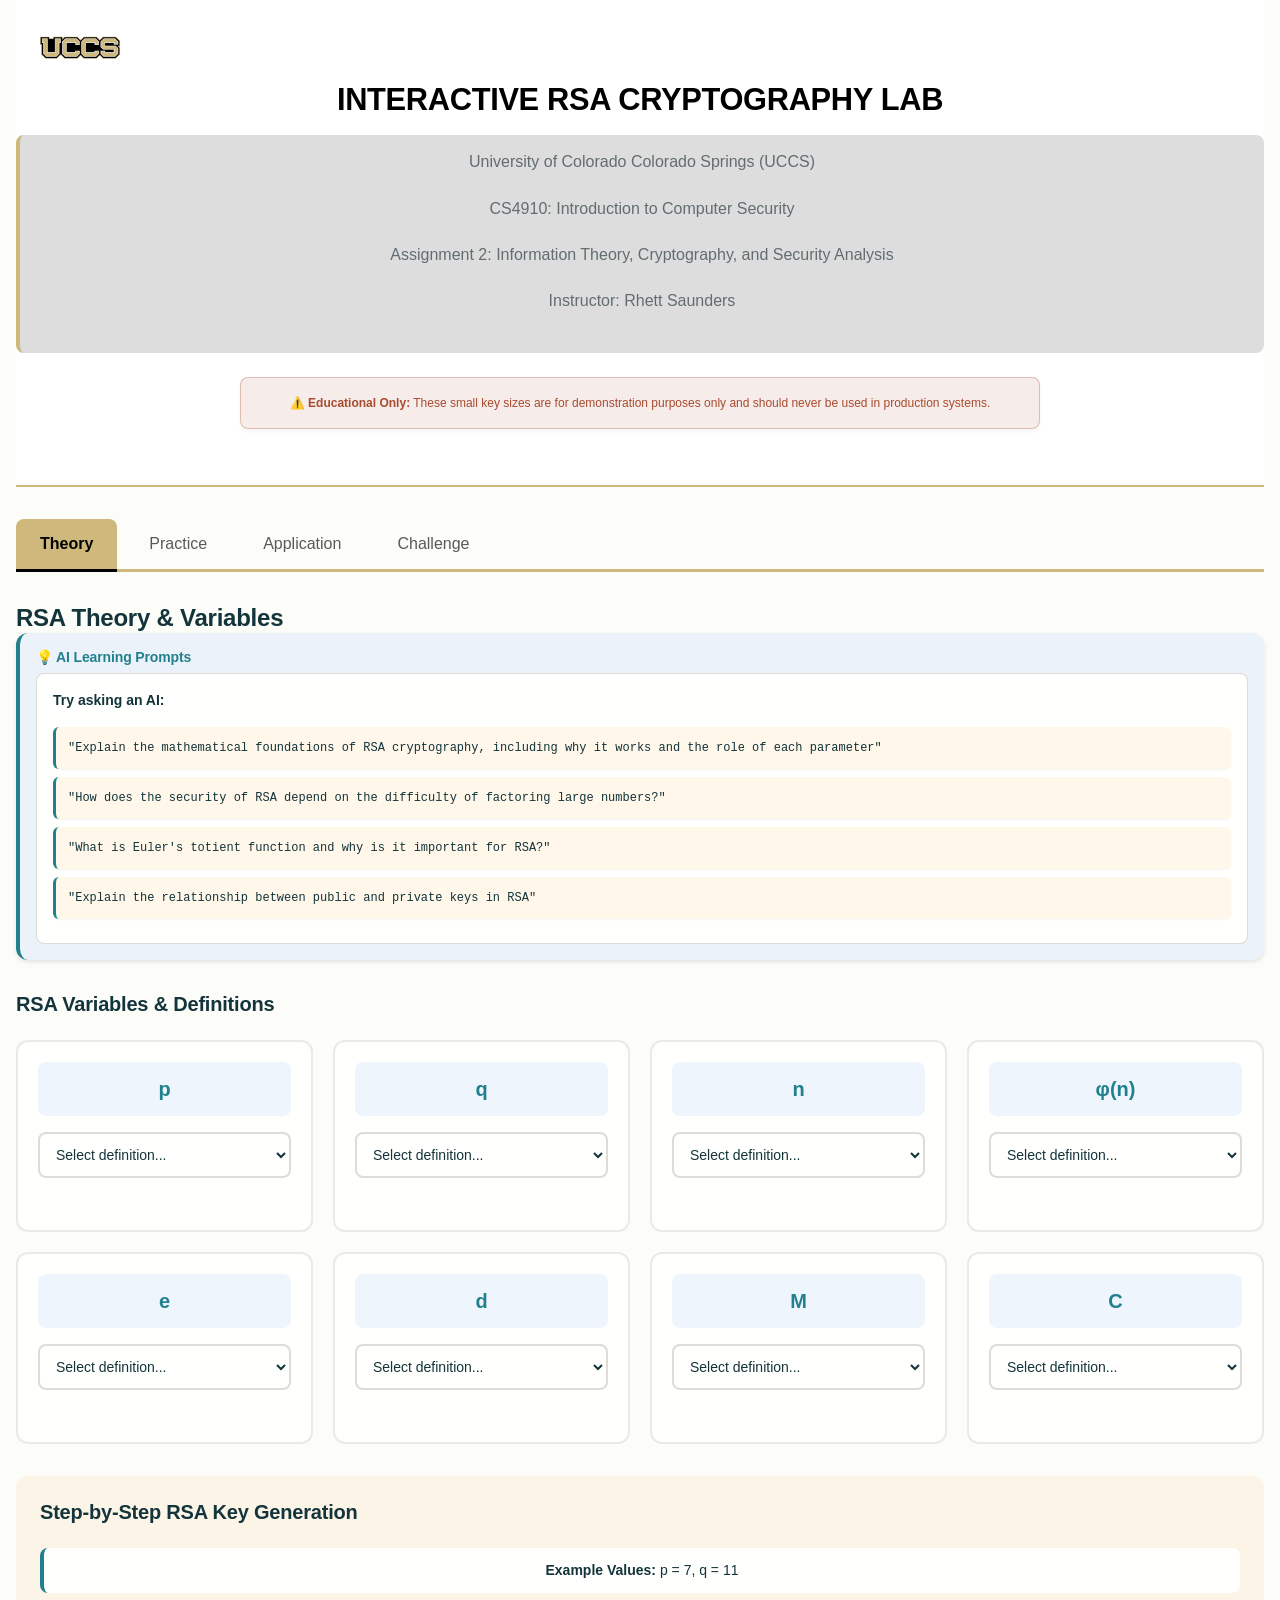
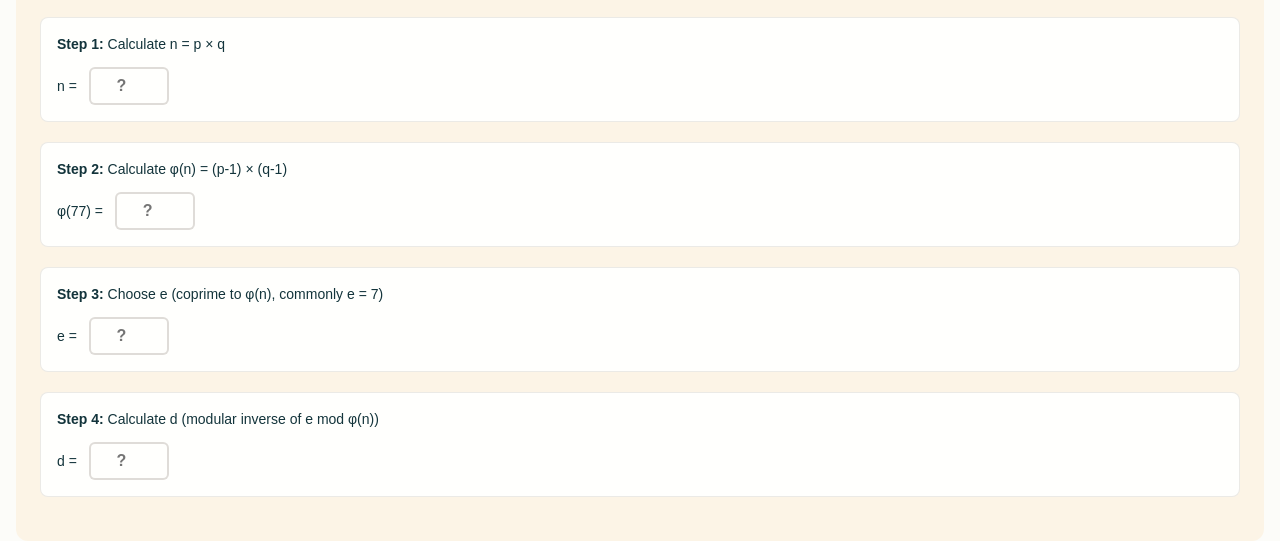
==== assignment1/asymmetric_lab/index.html @ 3a4da0e1 "Rename lab1, lab2, lab3, lab4 to assignment1, assignment2, assignment3, assignment4" ====
<!DOCTYPE html>
<html lang="en">
<head>
    <meta charset="UTF-8">
    <meta name="viewport" content="width=device-width, initial-scale=1.0">
    <title>UCCS - Interactive RSA Cryptography Lab</title>
    <link rel="stylesheet" href="style.css">
</head>
<body>
    <div class="container">
        <header class="lab-header">
            <div class="uccs-branding">
                <img src="uccs-logo.svg" alt="University of Colorado Colorado Springs Logo" class="uccs-logo">
            </div>
            <h1>Interactive RSA Cryptography Lab</h1>
            <div class="course-info">
                <p>University of Colorado Colorado Springs (UCCS)</p>
                <p>CS4910: Introduction to Computer Security</p>
                <p>Assignment 2: Information Theory, Cryptography, and Security Analysis</p>
                <p>Instructor: Rhett Saunders</p>
            </div>
            <div class="security-warning">
                ⚠️ <strong>Educational Only:</strong> These small key sizes are for demonstration purposes only and should never be used in production systems.
            </div>
        </header>

        <!-- Tab Navigation -->
        <nav class="tab-nav">
            <button class="tab-btn active" data-tab="theory">Theory</button>
            <button class="tab-btn" data-tab="practice">Practice</button>
            <button class="tab-btn" data-tab="application">Application</button>
            <button class="tab-btn" data-tab="challenge">Challenge</button>
        </nav>

        <!-- Theory Tab -->
        <div id="theory" class="tab-content active">
            <h2>RSA Theory & Variables</h2>
            
            <div class="ai-prompt-section">
                <h3>💡 AI Learning Prompts</h3>
                <div class="ai-prompt-content">
                    <p><strong>Try asking an AI:</strong></p>
                    <code>"Explain the mathematical foundations of RSA cryptography, including why it works and the role of each parameter"</code>
                    <code>"How does the security of RSA depend on the difficulty of factoring large numbers?"</code>
                    <code>"What is Euler's totient function and why is it important for RSA?"</code>
                    <code>"Explain the relationship between public and private keys in RSA"</code>
                </div>
            </div>

            <div class="theory-section">
                <h3>RSA Variables & Definitions</h3>
                <div class="variables-grid">
                    <div class="variable-card" data-variable="p">
                        <div class="variable-name">p</div>
                        <select class="definition-select" data-correct="First prime number (kept secret)">
                            <option value="">Select definition...</option>
                            <option value="First prime number (kept secret)">First prime number (kept secret)</option>
                            <option value="Public modulus">Public modulus</option>
                            <option value="Encrypted message">Encrypted message</option>
                            <option value="Original message">Original message</option>
                        </select>
                        <div class="feedback"></div>
                    </div>

                    <div class="variable-card" data-variable="q">
                        <div class="variable-name">q</div>
                        <select class="definition-select" data-correct="Second prime number (kept secret)">
                            <option value="">Select definition...</option>
                            <option value="Second prime number (kept secret)">Second prime number (kept secret)</option>
                            <option value="Public encryption exponent">Public encryption exponent</option>
                            <option value="Private decryption exponent">Private decryption exponent</option>
                            <option value="Euler's totient function">Euler's totient function</option>
                        </select>
                        <div class="feedback"></div>
                    </div>

                    <div class="variable-card" data-variable="n">
                        <div class="variable-name">n</div>
                        <select class="definition-select" data-correct="Public modulus (n = p × q)">
                            <option value="">Select definition...</option>
                            <option value="Public modulus (n = p × q)">Public modulus (n = p × q)</option>
                            <option value="First prime number">First prime number</option>
                            <option value="Second prime number">Second prime number</option>
                            <option value="Private key component">Private key component</option>
                        </select>
                        <div class="feedback"></div>
                    </div>

                    <div class="variable-card" data-variable="phi">
                        <div class="variable-name">φ(n)</div>
                        <select class="definition-select" data-correct="Euler's totient function φ(n) = (p-1)(q-1)">
                            <option value="">Select definition...</option>
                            <option value="Euler's totient function φ(n) = (p-1)(q-1)">Euler's totient function φ(n) = (p-1)(q-1)</option>
                            <option value="Public modulus">Public modulus</option>
                            <option value="Encryption exponent">Encryption exponent</option>
                            <option value="Decryption exponent">Decryption exponent</option>
                        </select>
                        <div class="feedback"></div>
                    </div>

                    <div class="variable-card" data-variable="e">
                        <div class="variable-name">e</div>
                        <select class="definition-select" data-correct="Public encryption exponent (coprime to φ(n))">
                            <option value="">Select definition...</option>
                            <option value="Public encryption exponent (coprime to φ(n))">Public encryption exponent (coprime to φ(n))</option>
                            <option value="Private decryption key">Private decryption key</option>
                            <option value="Original message">Original message</option>
                            <option value="Encrypted ciphertext">Encrypted ciphertext</option>
                        </select>
                        <div class="feedback"></div>
                    </div>

                    <div class="variable-card" data-variable="d">
                        <div class="variable-name">d</div>
                        <select class="definition-select" data-correct="Private decryption exponent (modular inverse of e)">
                            <option value="">Select definition...</option>
                            <option value="Private decryption exponent (modular inverse of e)">Private decryption exponent (modular inverse of e)</option>
                            <option value="Public encryption key">Public encryption key</option>
                            <option value="First prime factor">First prime factor</option>
                            <option value="Second prime factor">Second prime factor</option>
                        </select>
                        <div class="feedback"></div>
                    </div>

                    <div class="variable-card" data-variable="M">
                        <div class="variable-name">M</div>
                        <select class="definition-select" data-correct="Original message (plaintext)">
                            <option value="">Select definition...</option>
                            <option value="Original message (plaintext)">Original message (plaintext)</option>
                            <option value="Encrypted message (ciphertext)">Encrypted message (ciphertext)</option>
                            <option value="Modulus value">Modulus value</option>
                            <option value="Mathematical constant">Mathematical constant</option>
                        </select>
                        <div class="feedback"></div>
                    </div>

                    <div class="variable-card" data-variable="C">
                        <div class="variable-name">C</div>
                        <select class="definition-select" data-correct="Encrypted message (ciphertext)">
                            <option value="">Select definition...</option>
                            <option value="Encrypted message (ciphertext)">Encrypted message (ciphertext)</option>
                            <option value="Original message (plaintext)">Original message (plaintext)</option>
                            <option value="Cryptographic constant">Cryptographic constant</option>
                            <option value="Calculation result">Calculation result</option>
                        </select>
                        <div class="feedback"></div>
                    </div>
                </div>

                <div class="key-generation-section">
                    <h3>Step-by-Step RSA Key Generation</h3>
                    <div class="example-values">
                        <strong>Example Values:</strong> p = 7, q = 11
                    </div>
                    
                    <div class="step">
                        <p><strong>Step 1:</strong> Calculate n = p × q</p>
                        <div class="calculation">
                            n = <input type="number" class="fill-blank" data-correct="77" placeholder="?"> 
                            <div class="feedback"></div>
                        </div>
                    </div>

                    <div class="step">
                        <p><strong>Step 2:</strong> Calculate φ(n) = (p-1) × (q-1)</p>
                        <div class="calculation">
                            φ(77) = <input type="number" class="fill-blank" data-correct="60" placeholder="?">
                            <div class="feedback"></div>
                        </div>
                    </div>

                    <div class="step">
                        <p><strong>Step 3:</strong> Choose e (coprime to φ(n), commonly e = 7)</p>
                        <div class="calculation">
                            e = <input type="number" class="fill-blank" data-correct="7" placeholder="?">
                            <div class="feedback"></div>
                        </div>
                    </div>

                    <div class="step">
                        <p><strong>Step 4:</strong> Calculate d (modular inverse of e mod φ(n))</p>
                        <div class="calculation">
                            d = <input type="number" class="fill-blank" data-correct="43" placeholder="?">
                            <div class="feedback"></div>
                        </div>
                    </div>
                </div>
            </div>
        </div>

        <!-- Practice Tab -->
        <div id="practice" class="tab-content">
            <h2>Modular Arithmetic Practice</h2>
            
            <div class="ai-prompt-section">
                <h3>💡 AI Learning Prompts</h3>
                <div class="ai-prompt-content">
                    <p><strong>Try asking an AI:</strong></p>
                    <code>"Help me practice modular arithmetic operations needed for RSA implementation"</code>
                    <code>"Explain modular exponentiation and how to calculate it efficiently"</code>
                    <code>"What is the Extended Euclidean Algorithm and how is it used in RSA?"</code>
                    <code>"Give me step-by-step examples of calculating modular inverses"</code>
                </div>
            </div>

            <div class="progress-section">
                <div class="progress-bar">
                    <div class="progress-fill" style="width: 0%"></div>
                </div>
                <span class="progress-text">0/5 Problems Completed</span>
            </div>

            <div class="practice-problems">
                <div class="problem-card">
                    <h4>Problem 1: Modular Multiplication</h4>
                    <p>Calculate: 23 × 19 mod 13</p>
                    <input type="number" class="answer-input" data-correct="8" data-hint="First multiply 23 × 19 = 437, then find 437 mod 13">
                    <div class="problem-feedback"></div>
                    <button class="show-steps btn btn--outline">Show Steps</button>
                    <div class="steps-content hidden">
                        <p>Step 1: 23 × 19 = 437</p>
                        <p>Step 2: 437 ÷ 13 = 33 remainder 8</p>
                        <p>Step 3: Therefore, 437 mod 13 = 8</p>
                    </div>
                </div>

                <div class="problem-card">
                    <h4>Problem 2: Greatest Common Divisor</h4>
                    <p>Find GCD(48, 18) using Euclidean algorithm</p>
                    <input type="number" class="answer-input" data-correct="6" data-hint="Use repeated division: 48 = 18×2 + 12, then 18 = 12×1 + 6, then 12 = 6×2 + 0">
                    <div class="problem-feedback"></div>
                    <button class="show-steps btn btn--outline">Show Steps</button>
                    <div class="steps-content hidden">
                        <p>Step 1: 48 = 18 × 2 + 12</p>
                        <p>Step 2: 18 = 12 × 1 + 6</p>
                        <p>Step 3: 12 = 6 × 2 + 0</p>
                        <p>Therefore, GCD(48, 18) = 6</p>
                    </div>
                </div>

                <div class="problem-card">
                    <h4>Problem 3: Modular Inverse</h4>
                    <p>Find the modular inverse of 7 mod 26</p>
                    <input type="number" class="answer-input" data-correct="15" data-hint="Use extended Euclidean algorithm to find x where 7x ≡ 1 (mod 26)">
                    <div class="problem-feedback"></div>
                    <button class="show-steps btn btn--outline">Show Steps</button>
                    <div class="steps-content hidden">
                        <p>Using Extended Euclidean Algorithm:</p>
                        <p>7 × 15 = 105</p>
                        <p>105 mod 26 = 1</p>
                        <p>Therefore, 7⁻¹ ≡ 15 (mod 26)</p>
                    </div>
                </div>

                <div class="problem-card">
                    <h4>Problem 4: Modular Exponentiation</h4>
                    <p>Calculate: 3⁵ mod 7</p>
                    <input type="number" class="answer-input" data-correct="5" data-hint="3^5 = 243, then find 243 mod 7">
                    <div class="problem-feedback"></div>
                    <button class="show-steps btn btn--outline">Show Steps</button>
                    <div class="steps-content hidden">
                        <p>Step 1: 3⁵ = 243</p>
                        <p>Step 2: 243 ÷ 7 = 34 remainder 5</p>
                        <p>Step 3: Therefore, 3⁵ mod 7 = 5</p>
                    </div>
                </div>

                <div class="problem-card">
                    <h4>Problem 5: Combined Operations</h4>
                    <p>Calculate: (15 + 28) × 7 mod 11</p>
                    <input type="number" class="answer-input" data-correct="4" data-hint="First: 15 + 28 = 43, then 43 × 7 = 301, finally 301 mod 11">
                    <div class="problem-feedback"></div>
                    <button class="show-steps btn btn--outline">Show Steps</button>
                    <div class="steps-content hidden">
                        <p>Step 1: 15 + 28 = 43</p>
                        <p>Step 2: 43 × 7 = 301</p>
                        <p>Step 3: 301 ÷ 11 = 27 remainder 4</p>
                        <p>Therefore, (15 + 28) × 7 mod 11 = 4</p>
                    </div>
                </div>
            </div>
        </div>

        <!-- Application Tab -->
        <div id="application" class="tab-content">
            <h2>RSA Message Encryption</h2>
            
            <div class="ai-prompt-section">
                <h3>💡 AI Learning Prompts</h3>
                <div class="ai-prompt-content">
                    <p><strong>Try asking an AI:</strong></p>
                    <code>"Walk me through encrypting a message using RSA step by step"</code>
                    <code>"How do we convert text messages to numbers for RSA encryption?"</code>
                    <code>"What are the practical limitations of RSA when encrypting long messages?"</code>
                    <code>"How is RSA typically used in real-world applications like HTTPS?"</code>
                </div>
            </div>

            <div class="encryption-section">
                <div class="message-input-section">
                    <h3>Enter Your Message</h3>
                    <input type="text" id="plaintext-input" class="form-control" placeholder="Enter your message (A-Z only)" maxlength="10">
                    <button id="convert-message" class="btn btn--primary">Convert to Numbers</button>
                </div>

                <div id="ascii-conversion" class="conversion-display hidden">
                    <h3>Letter-to-Number Conversion</h3>
                    <div class="conversion-table">
                        <div class="conversion-row">
                            <span class="label">Letters:</span>
                            <span id="letters-display"></span>
                        </div>
                        <div class="conversion-row">
                            <span class="label">Numbers:</span>
                            <span id="numbers-display"></span>
                        </div>
                    </div>
                </div>

                <div id="encryption-steps" class="encryption-steps hidden">
                    <h3>Step-by-Step Encryption (e=7, n=77)</h3>
                    <p>For each number M, calculate C = M⁷ mod 77</p>
                    <div id="encryption-calculations"></div>
                </div>

                <div id="final-ciphertext" class="final-result hidden">
                    <h3>Final Encrypted Message</h3>
                    <div class="ciphertext-display"></div>
                </div>
            </div>
        </div>

        <!-- Challenge Tab -->
        <div id="challenge" class="tab-content cia-theme">
            <div class="cia-header">
                <h2>🕵️ CIA Decryption Room</h2>
                <p class="mission-brief">CLASSIFIED MISSION: Decrypt the intercepted RSA-encrypted message</p>
            </div>
            
            <div class="ai-prompt-section">
                <h3>💡 AI Learning Prompts</h3>
                <div class="ai-prompt-content">
                    <p><strong>Try asking an AI:</strong></p>
                    <code>"What are the main cryptanalytic attacks against RSA and how do they work?"</code>
                    <code>"How does the RSA decryption process work mathematically?"</code>
                    <code>"What security considerations should be taken when implementing RSA?"</code>
                    <code>"How does quantum computing threaten RSA encryption?"</code>
                    <code>"What are post-quantum cryptography alternatives to RSA?"</code>
                </div>
            </div>

            <div class="decryption-parameters">
                <h3>🔐 Decryption Parameters</h3>
                <div class="parameters-grid">
                    <div class="param">n = 77</div>
                    <div class="param">d = 43</div>
                </div>
            </div>

            <div class="letter-conversion-table">
                <h3>🔤 Letter-Number Conversion</h3>
                <div class="conversion-grid">
                    <div>A=1 B=2 C=3 D=4 E=5 F=6 G=7 H=8 I=9 J=10 K=11 L=12 M=13</div>
                    <div>N=14 O=15 P=16 Q=17 R=18 S=19 T=20 U=21 V=22 W=23 X=24 Y=25 Z=26</div>
                </div>
            </div>

            <div class="encrypted-message">
                <h3>📡 Intercepted Message</h3>
                <div class="decryption-grid">
                    <div class="decrypt-item">
                        <div class="encrypted-value">42</div>
                        <input type="number" class="decrypt-input" data-correct="14" data-letter="N">
                        <div class="decrypt-feedback"></div>
                        <div class="revealed-letter hidden">N</div>
                    </div>
                    
                    <div class="decrypt-item">
                        <div class="encrypted-value">47</div>
                        <input type="number" class="decrypt-input" data-correct="5" data-letter="E">
                        <div class="decrypt-feedback"></div>
                        <div class="revealed-letter hidden">E</div>
                    </div>
                    
                    <div class="decrypt-item">
                        <div class="encrypted-value">22</div>
                        <input type="number" class="decrypt-input" data-correct="22" data-letter="V">
                        <div class="decrypt-feedback"></div>
                        <div class="revealed-letter hidden">V</div>
                    </div>
                    
                    <div class="decrypt-item">
                        <div class="encrypted-value">47</div>
                        <input type="number" class="decrypt-input" data-correct="5" data-letter="E">
                        <div class="decrypt-feedback"></div>
                        <div class="revealed-letter hidden">E</div>
                    </div>
                    
                    <div class="decrypt-item">
                        <div class="encrypted-value">39</div>
                        <input type="number" class="decrypt-input" data-correct="18" data-letter="R">
                        <div class="decrypt-feedback"></div>
                        <div class="revealed-letter hidden">R</div>
                    </div>
                    
                    <div class="space-indicator">&nbsp;</div>
                    
                    <div class="decrypt-item">
                        <div class="encrypted-value">28</div>
                        <input type="number" class="decrypt-input" data-correct="7" data-letter="G">
                        <div class="decrypt-feedback"></div>
                        <div class="revealed-letter hidden">G</div>
                    </div>
                    
                    <div class="decrypt-item">
                        <div class="encrypted-value">37</div>
                        <input type="number" class="decrypt-input" data-correct="9" data-letter="I">
                        <div class="decrypt-feedback"></div>
                        <div class="revealed-letter hidden">I</div>
                    </div>
                    
                    <div class="decrypt-item">
                        <div class="encrypted-value">22</div>
                        <input type="number" class="decrypt-input" data-correct="22" data-letter="V">
                        <div class="decrypt-feedback"></div>
                        <div class="revealed-letter hidden">V</div>
                    </div>
                    
                    <div class="decrypt-item">
                        <div class="encrypted-value">47</div>
                        <input type="number" class="decrypt-input" data-correct="5" data-letter="E">
                        <div class="decrypt-feedback"></div>
                        <div class="revealed-letter hidden">E</div>
                    </div>
                    
                    <div class="space-indicator">&nbsp;</div>
                    
                    <div class="decrypt-item">
                        <div class="encrypted-value">21</div>
                        <input type="number" class="decrypt-input" data-correct="21" data-letter="U">
                        <div class="decrypt-feedback"></div>
                        <div class="revealed-letter hidden">U</div>
                    </div>
                    
                    <div class="decrypt-item">
                        <div class="encrypted-value">58</div>
                        <input type="number" class="decrypt-input" data-correct="16" data-letter="P">
                        <div class="decrypt-feedback"></div>
                        <div class="revealed-letter hidden">P</div>
                    </div>
                </div>
            </div>

            <div class="mission-status">
                <div class="progress-bar">
                    <div class="progress-fill" style="width: 0%"></div>
                </div>
                <div class="status-text">Mission Progress: 0/11 Numbers Decrypted</div>
            </div>

            <div id="mission-complete" class="mission-complete hidden">
                <div class="final-message">
                    <h2>🎉 MISSION ACCOMPLISHED! 🎉</h2>
                    <div class="decrypted-message">NEVER GIVE UP</div>
                    <p class="congratulations">Excellent work, Agent! You have successfully decrypted the classified message.</p>
                </div>
            </div>
        </div>
    </div>

    <script src="app.js"></script>
</body>
</html>
---- assignment1/asymmetric_lab/style.css ----
:root {
  /* UCCS Brand Colors */
  --uccs-gold: rgba(207, 184, 124, 1);
  --uccs-black: rgba(0, 0, 0, 1);
  --uccs-dark-gold: rgba(177, 154, 94, 1);
  --uccs-light-gold: rgba(237, 214, 154, 1);
  --uccs-dark-gray: rgba(88, 89, 91, 1);
  --uccs-light-gray: rgba(221, 221, 221, 1);
  
  /* Primitive Color Tokens */
  --color-white: rgba(255, 255, 255, 1);
  --color-black: rgba(0, 0, 0, 1);
  --color-cream-50: rgba(252, 252, 249, 1);
  --color-cream-100: rgba(255, 255, 253, 1);
  --color-gray-200: rgba(245, 245, 245, 1);
  --color-gray-300: rgba(167, 169, 169, 1);
  --color-gray-400: rgba(119, 124, 124, 1);
  --color-slate-500: rgba(98, 108, 113, 1);
  --color-brown-600: rgba(94, 82, 64, 1);
  --color-charcoal-700: rgba(31, 33, 33, 1);
  --color-charcoal-800: rgba(38, 40, 40, 1);
  --color-slate-900: rgba(19, 52, 59, 1);
  --color-teal-300: rgba(50, 184, 198, 1);
  --color-teal-400: rgba(45, 166, 178, 1);
  --color-teal-500: rgba(33, 128, 141, 1);
  --color-teal-600: rgba(29, 116, 128, 1);
  --color-teal-700: rgba(26, 104, 115, 1);
  --color-teal-800: rgba(41, 150, 161, 1);
  --color-red-400: rgba(255, 84, 89, 1);
  --color-red-500: rgba(192, 21, 47, 1);
  --color-orange-400: rgba(230, 129, 97, 1);
  --color-orange-500: rgba(168, 75, 47, 1);

  /* RGB versions for opacity control */
  --color-brown-600-rgb: 94, 82, 64;
  --color-teal-500-rgb: 33, 128, 141;
  --color-slate-900-rgb: 19, 52, 59;
  --color-slate-500-rgb: 98, 108, 113;
  --color-red-500-rgb: 192, 21, 47;
  --color-red-400-rgb: 255, 84, 89;
  --color-orange-500-rgb: 168, 75, 47;
  --color-orange-400-rgb: 230, 129, 97;

  /* Background color tokens (Light Mode) */
  --color-bg-1: rgba(59, 130, 246, 0.08); /* Light blue */
  --color-bg-2: rgba(245, 158, 11, 0.08); /* Light yellow */
  --color-bg-3: rgba(34, 197, 94, 0.08); /* Light green */
  --color-bg-4: rgba(239, 68, 68, 0.08); /* Light red */
  --color-bg-5: rgba(147, 51, 234, 0.08); /* Light purple */
  --color-bg-6: rgba(249, 115, 22, 0.08); /* Light orange */
  --color-bg-7: rgba(236, 72, 153, 0.08); /* Light pink */
  --color-bg-8: rgba(6, 182, 212, 0.08); /* Light cyan */

  /* Semantic Color Tokens (Light Mode) */
  --color-background: var(--color-cream-50);
  --color-surface: var(--color-cream-100);
  --color-text: var(--color-slate-900);
  --color-text-secondary: var(--color-slate-500);
  --color-primary: var(--color-teal-500);
  --color-primary-hover: var(--color-teal-600);
  --color-primary-active: var(--color-teal-700);
  --color-secondary: rgba(var(--color-brown-600-rgb), 0.12);
  --color-secondary-hover: rgba(var(--color-brown-600-rgb), 0.2);
  --color-secondary-active: rgba(var(--color-brown-600-rgb), 0.25);
  --color-border: rgba(var(--color-brown-600-rgb), 0.2);
  --color-btn-primary-text: var(--color-cream-50);
  --color-card-border: rgba(var(--color-brown-600-rgb), 0.12);
  --color-card-border-inner: rgba(var(--color-brown-600-rgb), 0.12);
  --color-error: var(--color-red-500);
  --color-success: var(--color-teal-500);
  --color-warning: var(--color-orange-500);
  --color-info: var(--color-slate-500);
  --color-focus-ring: rgba(var(--color-teal-500-rgb), 0.4);
  --color-select-caret: rgba(var(--color-slate-900-rgb), 0.8);

  /* Common style patterns */
  --focus-ring: 0 0 0 3px var(--color-focus-ring);
  --focus-outline: 2px solid var(--color-primary);
  --status-bg-opacity: 0.15;
  --status-border-opacity: 0.25;
  --select-caret-light: url("data:image/svg+xml,%3Csvg xmlns='http://www.w3.org/2000/svg' width='16' height='16' viewBox='0 0 24 24' fill='none' stroke='%23134252' stroke-width='2' stroke-linecap='round' stroke-linejoin='round'%3E%3Cpolyline points='6 9 12 15 18 9'%3E%3C/polyline%3E%3C/svg%3E");
  --select-caret-dark: url("data:image/svg+xml,%3Csvg xmlns='http://www.w3.org/2000/svg' width='16' height='16' viewBox='0 0 24 24' fill='none' stroke='%23f5f5f5' stroke-width='2' stroke-linecap='round' stroke-linejoin='round'%3E%3Cpolyline points='6 9 12 15 18 9'%3E%3C/polyline%3E%3C/svg%3E");

  /* RGB versions for opacity control */
  --color-success-rgb: 33, 128, 141;
  --color-error-rgb: 192, 21, 47;
  --color-warning-rgb: 168, 75, 47;
  --color-info-rgb: 98, 108, 113;

  /* Typography */
  --font-family-base: "FKGroteskNeue", "Geist", "Inter", -apple-system,
    BlinkMacSystemFont, "Segoe UI", Roboto, sans-serif;
  --font-family-mono: "Berkeley Mono", ui-monospace, SFMono-Regular, Menlo,
    Monaco, Consolas, monospace;
  --font-size-xs: 11px;
  --font-size-sm: 12px;
  --font-size-base: 14px;
  --font-size-md: 14px;
  --font-size-lg: 16px;
  --font-size-xl: 18px;
  --font-size-2xl: 20px;
  --font-size-3xl: 24px;
  --font-size-4xl: 30px;
  --font-weight-normal: 400;
  --font-weight-medium: 500;
  --font-weight-semibold: 550;
  --font-weight-bold: 600;
  --line-height-tight: 1.2;
  --line-height-normal: 1.5;
  --letter-spacing-tight: -0.01em;

  /* Spacing */
  --space-0: 0;
  --space-1: 1px;
  --space-2: 2px;
  --space-4: 4px;
  --space-6: 6px;
  --space-8: 8px;
  --space-10: 10px;
  --space-12: 12px;
  --space-16: 16px;
  --space-20: 20px;
  --space-24: 24px;
  --space-32: 32px;

  /* Border Radius */
  --radius-sm: 6px;
  --radius-base: 8px;
  --radius-md: 10px;
  --radius-lg: 12px;
  --radius-full: 9999px;

  /* Shadows */
  --shadow-xs: 0 1px 2px rgba(0, 0, 0, 0.02);
  --shadow-sm: 0 1px 3px rgba(0, 0, 0, 0.04), 0 1px 2px rgba(0, 0, 0, 0.02);
  --shadow-md: 0 4px 6px -1px rgba(0, 0, 0, 0.04),
    0 2px 4px -1px rgba(0, 0, 0, 0.02);
  --shadow-lg: 0 10px 15px -3px rgba(0, 0, 0, 0.04),
    0 4px 6px -2px rgba(0, 0, 0, 0.02);
  --shadow-inset-sm: inset 0 1px 0 rgba(255, 255, 255, 0.15),
    inset 0 -1px 0 rgba(0, 0, 0, 0.03);

  /* Animation */
  --duration-fast: 150ms;
  --duration-normal: 250ms;
  --ease-standard: cubic-bezier(0.16, 1, 0.3, 1);

  /* Layout */
  --container-sm: 640px;
  --container-md: 768px;
  --container-lg: 1024px;
  --container-xl: 1280px;
}

/* Dark mode colors */
@media (prefers-color-scheme: dark) {
  :root {
    /* RGB versions for opacity control (Dark Mode) */
    --color-gray-400-rgb: 119, 124, 124;
    --color-teal-300-rgb: 50, 184, 198;
    --color-gray-300-rgb: 167, 169, 169;
    --color-gray-200-rgb: 245, 245, 245;

    /* Background color tokens (Dark Mode) */
    --color-bg-1: rgba(29, 78, 216, 0.15); /* Dark blue */
    --color-bg-2: rgba(180, 83, 9, 0.15); /* Dark yellow */
    --color-bg-3: rgba(21, 128, 61, 0.15); /* Dark green */
    --color-bg-4: rgba(185, 28, 28, 0.15); /* Dark red */
    --color-bg-5: rgba(107, 33, 168, 0.15); /* Dark purple */
    --color-bg-6: rgba(194, 65, 12, 0.15); /* Dark orange */
    --color-bg-7: rgba(190, 24, 93, 0.15); /* Dark pink */
    --color-bg-8: rgba(8, 145, 178, 0.15); /* Dark cyan */
    
    /* Semantic Color Tokens (Dark Mode) */
    --color-background: var(--color-charcoal-700);
    --color-surface: var(--color-charcoal-800);
    --color-text: var(--color-gray-200);
    --color-text-secondary: rgba(var(--color-gray-300-rgb), 0.7);
    --color-primary: var(--color-teal-300);
    --color-primary-hover: var(--color-teal-400);
    --color-primary-active: var(--color-teal-800);
    --color-secondary: rgba(var(--color-gray-400-rgb), 0.15);
    --color-secondary-hover: rgba(var(--color-gray-400-rgb), 0.25);
    --color-secondary-active: rgba(var(--color-gray-400-rgb), 0.3);
    --color-border: rgba(var(--color-gray-400-rgb), 0.3);
    --color-error: var(--color-red-400);
    --color-success: var(--color-teal-300);
    --color-warning: var(--color-orange-400);
    --color-info: var(--color-gray-300);
    --color-focus-ring: rgba(var(--color-teal-300-rgb), 0.4);
    --color-btn-primary-text: var(--color-slate-900);
    --color-card-border: rgba(var(--color-gray-400-rgb), 0.2);
    --color-card-border-inner: rgba(var(--color-gray-400-rgb), 0.15);
    --shadow-inset-sm: inset 0 1px 0 rgba(255, 255, 255, 0.1),
      inset 0 -1px 0 rgba(0, 0, 0, 0.15);
    --button-border-secondary: rgba(var(--color-gray-400-rgb), 0.2);
    --color-border-secondary: rgba(var(--color-gray-400-rgb), 0.2);
    --color-select-caret: rgba(var(--color-gray-200-rgb), 0.8);

    /* Common style patterns - updated for dark mode */
    --focus-ring: 0 0 0 3px var(--color-focus-ring);
    --focus-outline: 2px solid var(--color-primary);
    --status-bg-opacity: 0.15;
    --status-border-opacity: 0.25;
    --select-caret-light: url("data:image/svg+xml,%3Csvg xmlns='http://www.w3.org/2000/svg' width='16' height='16' viewBox='0 0 24 24' fill='none' stroke='%23134252' stroke-width='2' stroke-linecap='round' stroke-linejoin='round'%3E%3Cpolyline points='6 9 12 15 18 9'%3E%3C/polyline%3E%3C/svg%3E");
    --select-caret-dark: url("data:image/svg+xml,%3Csvg xmlns='http://www.w3.org/2000/svg' width='16' height='16' viewBox='0 0 24 24' fill='none' stroke='%23f5f5f5' stroke-width='2' stroke-linecap='round' stroke-linejoin='round'%3E%3Cpolyline points='6 9 12 15 18 9'%3E%3C/polyline%3E%3C/svg%3E");

    /* RGB versions for dark mode */
    --color-success-rgb: var(--color-teal-300-rgb);
    --color-error-rgb: var(--color-red-400-rgb);
    --color-warning-rgb: var(--color-orange-400-rgb);
    --color-info-rgb: var(--color-gray-300-rgb);
  }
}

/* Data attribute for manual theme switching */
[data-color-scheme="dark"] {
  /* RGB versions for opacity control (dark mode) */
  --color-gray-400-rgb: 119, 124, 124;
  --color-teal-300-rgb: 50, 184, 198;
  --color-gray-300-rgb: 167, 169, 169;
  --color-gray-200-rgb: 245, 245, 245;

  /* Colorful background palette - Dark Mode */
  --color-bg-1: rgba(29, 78, 216, 0.15); /* Dark blue */
  --color-bg-2: rgba(180, 83, 9, 0.15); /* Dark yellow */
  --color-bg-3: rgba(21, 128, 61, 0.15); /* Dark green */
  --color-bg-4: rgba(185, 28, 28, 0.15); /* Dark red */
  --color-bg-5: rgba(107, 33, 168, 0.15); /* Dark purple */
  --color-bg-6: rgba(194, 65, 12, 0.15); /* Dark orange */
  --color-bg-7: rgba(190, 24, 93, 0.15); /* Dark pink */
  --color-bg-8: rgba(8, 145, 178, 0.15); /* Dark cyan */
  
  /* Semantic Color Tokens (Dark Mode) */
  --color-background: var(--color-charcoal-700);
  --color-surface: var(--color-charcoal-800);
  --color-text: var(--color-gray-200);
  --color-text-secondary: rgba(var(--color-gray-300-rgb), 0.7);
  --color-primary: var(--color-teal-300);
  --color-primary-hover: var(--color-teal-400);
  --color-primary-active: var(--color-teal-800);
  --color-secondary: rgba(var(--color-gray-400-rgb), 0.15);
  --color-secondary-hover: rgba(var(--color-gray-400-rgb), 0.25);
  --color-secondary-active: rgba(var(--color-gray-400-rgb), 0.3);
  --color-border: rgba(var(--color-gray-400-rgb), 0.3);
  --color-error: var(--color-red-400);
  --color-success: var(--color-teal-300);
  --color-warning: var(--color-orange-400);
  --color-info: var(--color-gray-300);
  --color-focus-ring: rgba(var(--color-teal-300-rgb), 0.4);
  --color-btn-primary-text: var(--color-slate-900);
  --color-card-border: rgba(var(--color-gray-400-rgb), 0.15);
  --color-card-border-inner: rgba(var(--color-gray-400-rgb), 0.15);
  --shadow-inset-sm: inset 0 1px 0 rgba(255, 255, 255, 0.1),
    inset 0 -1px 0 rgba(0, 0, 0, 0.15);
  --color-border-secondary: rgba(var(--color-gray-400-rgb), 0.2);
  --color-select-caret: rgba(var(--color-gray-200-rgb), 0.8);

  /* Common style patterns - updated for dark mode */
  --focus-ring: 0 0 0 3px var(--color-focus-ring);
  --focus-outline: 2px solid var(--color-primary);
  --status-bg-opacity: 0.15;
  --status-border-opacity: 0.25;
  --select-caret-light: url("data:image/svg+xml,%3Csvg xmlns='http://www.w3.org/2000/svg' width='16' height='16' viewBox='0 0 24 24' fill='none' stroke='%23134252' stroke-width='2' stroke-linecap='round' stroke-linejoin='round'%3E%3Cpolyline points='6 9 12 15 18 9'%3E%3C/polyline%3E%3C/svg%3E");
  --select-caret-dark: url("data:image/svg+xml,%3Csvg xmlns='http://www.w3.org/2000/svg' width='16' height='16' viewBox='0 0 24 24' fill='none' stroke='%23f5f5f5' stroke-width='2' stroke-linecap='round' stroke-linejoin='round'%3E%3Cpolyline points='6 9 12 15 18 9'%3E%3C/polyline%3E%3C/svg%3E");

  /* RGB versions for dark mode */
  --color-success-rgb: var(--color-teal-300-rgb);
  --color-error-rgb: var(--color-red-400-rgb);
  --color-warning-rgb: var(--color-orange-400-rgb);
  --color-info-rgb: var(--color-gray-300-rgb);
}

[data-color-scheme="light"] {
  /* RGB versions for opacity control (light mode) */
  --color-brown-600-rgb: 94, 82, 64;
  --color-teal-500-rgb: 33, 128, 141;
  --color-slate-900-rgb: 19, 52, 59;
  
  /* Semantic Color Tokens (Light Mode) */
  --color-background: var(--color-cream-50);
  --color-surface: var(--color-cream-100);
  --color-text: var(--color-slate-900);
  --color-text-secondary: var(--color-slate-500);
  --color-primary: var(--color-teal-500);
  --color-primary-hover: var(--color-teal-600);
  --color-primary-active: var(--color-teal-700);
  --color-secondary: rgba(var(--color-brown-600-rgb), 0.12);
  --color-secondary-hover: rgba(var(--color-brown-600-rgb), 0.2);
  --color-secondary-active: rgba(var(--color-brown-600-rgb), 0.25);
  --color-border: rgba(var(--color-brown-600-rgb), 0.2);
  --color-btn-primary-text: var(--color-cream-50);
  --color-card-border: rgba(var(--color-brown-600-rgb), 0.12);
  --color-card-border-inner: rgba(var(--color-brown-600-rgb), 0.12);
  --color-error: var(--color-red-500);
  --color-success: var(--color-teal-500);
  --color-warning: var(--color-orange-500);
  --color-info: var(--color-slate-500);
  --color-focus-ring: rgba(var(--color-teal-500-rgb), 0.4);

  /* RGB versions for light mode */
  --color-success-rgb: var(--color-teal-500-rgb);
  --color-error-rgb: var(--color-red-500-rgb);
  --color-warning-rgb: var(--color-orange-500-rgb);
  --color-info-rgb: var(--color-slate-500-rgb);
}

/* Base styles */
html {
  font-size: var(--font-size-base);
  font-family: var(--font-family-base);
  line-height: var(--line-height-normal);
  color: var(--color-text);
  background-color: var(--color-background);
  -webkit-font-smoothing: antialiased;
  box-sizing: border-box;
}

body {
  margin: 0;
  padding: 0;
}

*,
*::before,
*::after {
  box-sizing: inherit;
}

/* Typography */
h1,
h2,
h3,
h4,
h5,
h6 {
  margin: 0;
  font-weight: var(--font-weight-semibold);
  line-height: var(--line-height-tight);
  color: var(--color-text);
  letter-spacing: var(--letter-spacing-tight);
}

h1 {
  font-size: var(--font-size-4xl);
}
h2 {
  font-size: var(--font-size-3xl);
}
h3 {
  font-size: var(--font-size-2xl);
}
h4 {
  font-size: var(--font-size-xl);
}
h5 {
  font-size: var(--font-size-lg);
}
h6 {
  font-size: var(--font-size-md);
}

p {
  margin: 0 0 var(--space-16) 0;
}

a {
  color: var(--color-primary);
  text-decoration: none;
  transition: color var(--duration-fast) var(--ease-standard);
}

a:hover {
  color: var(--color-primary-hover);
}

code,
pre {
  font-family: var(--font-family-mono);
  font-size: calc(var(--font-size-base) * 0.95);
  background-color: var(--color-secondary);
  border-radius: var(--radius-sm);
}

code {
  padding: var(--space-1) var(--space-4);
}

pre {
  padding: var(--space-16);
  margin: var(--space-16) 0;
  overflow: auto;
  border: 1px solid var(--color-border);
}

pre code {
  background: none;
  padding: 0;
}

/* Buttons */
.btn {
  display: inline-flex;
  align-items: center;
  justify-content: center;
  padding: var(--space-8) var(--space-16);
  border-radius: var(--radius-base);
  font-size: var(--font-size-base);
  font-weight: 500;
  line-height: 1.5;
  cursor: pointer;
  transition: all var(--duration-normal) var(--ease-standard);
  border: none;
  text-decoration: none;
  position: relative;
}

.btn:focus-visible {
  outline: none;
  box-shadow: var(--focus-ring);
}

.btn--primary {
  background: var(--uccs-gold);
  color: var(--uccs-black);
  box-shadow: 0 2px 4px rgba(0, 0, 0, 0.1);
}

.btn--primary:hover {
  background: var(--uccs-dark-gold);
  box-shadow: 0 3px 6px rgba(0, 0, 0, 0.15);
}

.btn--primary:active {
  background: var(--uccs-light-gold);
  box-shadow: 0 1px 2px rgba(0, 0, 0, 0.1);
}

.btn--secondary {
  background: var(--uccs-light-gray);
  color: var(--uccs-dark-gray);
  border: 1px solid var(--uccs-dark-gray);
}

.btn--secondary:hover {
  background: var(--color-white);
  color: var(--uccs-black);
  border-color: var(--uccs-gold);
}

.btn--secondary:active {
  background: var(--uccs-light-gold);
  color: var(--uccs-black);
  border-color: var(--uccs-dark-gold);
}

.btn--outline {
  background: transparent;
  border: 1px solid var(--color-border);
  color: var(--color-text);
}

.btn--outline:hover {
  background: var(--color-secondary);
}

.btn--sm {
  padding: var(--space-4) var(--space-12);
  font-size: var(--font-size-sm);
  border-radius: var(--radius-sm);
}

.btn--lg {
  padding: var(--space-10) var(--space-20);
  font-size: var(--font-size-lg);
  border-radius: var(--radius-md);
}

.btn--full-width {
  width: 100%;
}

.btn:disabled {
  opacity: 0.5;
  cursor: not-allowed;
}

/* Form elements */
.form-control {
  display: block;
  width: 100%;
  padding: var(--space-8) var(--space-12);
  font-size: var(--font-size-md);
  line-height: 1.5;
  color: var(--color-text);
  background-color: var(--color-surface);
  border: 1px solid var(--color-border);
  border-radius: var(--radius-base);
  transition: border-color var(--duration-fast) var(--ease-standard),
    box-shadow var(--duration-fast) var(--ease-standard);
}

textarea.form-control {
  font-family: var(--font-family-base);
  font-size: var(--font-size-base);
}

select.form-control {
  padding: var(--space-8) var(--space-12);
  -webkit-appearance: none;
  -moz-appearance: none;
  appearance: none;
  background-image: var(--select-caret-light);
  background-repeat: no-repeat;
  background-position: right var(--space-12) center;
  background-size: 16px;
  padding-right: var(--space-32);
}

/* Add a dark mode specific caret */
@media (prefers-color-scheme: dark) {
  select.form-control {
    background-image: var(--select-caret-dark);
  }
}

/* Also handle data-color-scheme */
[data-color-scheme="dark"] select.form-control {
  background-image: var(--select-caret-dark);
}

[data-color-scheme="light"] select.form-control {
  background-image: var(--select-caret-light);
}

.form-control:focus {
  border-color: var(--color-primary);
  outline: var(--focus-outline);
}

.form-label {
  display: block;
  margin-bottom: var(--space-8);
  font-weight: var(--font-weight-medium);
  font-size: var(--font-size-sm);
}

.form-group {
  margin-bottom: var(--space-16);
}

/* Card component */
.card {
  background-color: var(--color-surface);
  border-radius: var(--radius-lg);
  border: 1px solid var(--color-card-border);
  box-shadow: var(--shadow-sm);
  overflow: hidden;
  transition: box-shadow var(--duration-normal) var(--ease-standard);
}

.card:hover {
  box-shadow: var(--shadow-md);
}

.card__body {
  padding: var(--space-16);
}

.card__header,
.card__footer {
  padding: var(--space-16);
  border-bottom: 1px solid var(--color-card-border-inner);
}

/* Status indicators - simplified with CSS variables */
.status {
  display: inline-flex;
  align-items: center;
  padding: var(--space-6) var(--space-12);
  border-radius: var(--radius-full);
  font-weight: var(--font-weight-medium);
  font-size: var(--font-size-sm);
}

.status--success {
  background-color: rgba(
    var(--color-success-rgb, 33, 128, 141),
    var(--status-bg-opacity)
  );
  color: var(--color-success);
  border: 1px solid
    rgba(var(--color-success-rgb, 33, 128, 141), var(--status-border-opacity));
}

.status--error {
  background-color: rgba(
    var(--color-error-rgb, 192, 21, 47),
    var(--status-bg-opacity)
  );
  color: var(--color-error);
  border: 1px solid
    rgba(var(--color-error-rgb, 192, 21, 47), var(--status-border-opacity));
}

.status--warning {
  background-color: rgba(
    var(--color-warning-rgb, 168, 75, 47),
    var(--status-bg-opacity)
  );
  color: var(--color-warning);
  border: 1px solid
    rgba(var(--color-warning-rgb, 168, 75, 47), var(--status-border-opacity));
}

.status--info {
  background-color: rgba(
    var(--color-info-rgb, 98, 108, 113),
    var(--status-bg-opacity)
  );
  color: var(--color-info);
  border: 1px solid
    rgba(var(--color-info-rgb, 98, 108, 113), var(--status-border-opacity));
}

/* Container layout */
.container {
  width: 100%;
  margin-right: auto;
  margin-left: auto;
  padding-right: var(--space-16);
  padding-left: var(--space-16);
}

@media (min-width: 640px) {
  .container {
    max-width: var(--container-sm);
  }
}
@media (min-width: 768px) {
  .container {
    max-width: var(--container-md);
  }
}
@media (min-width: 1024px) {
  .container {
    max-width: var(--container-lg);
  }
}
@media (min-width: 1280px) {
  .container {
    max-width: var(--container-xl);
  }
}

/* Utility classes */
.flex {
  display: flex;
}
.flex-col {
  flex-direction: column;
}
.items-center {
  align-items: center;
}
.justify-center {
  justify-content: center;
}
.justify-between {
  justify-content: space-between;
}
.gap-4 {
  gap: var(--space-4);
}
.gap-8 {
  gap: var(--space-8);
}
.gap-16 {
  gap: var(--space-16);
}

.m-0 {
  margin: 0;
}
.mt-8 {
  margin-top: var(--space-8);
}
.mb-8 {
  margin-bottom: var(--space-8);
}
.mx-8 {
  margin-left: var(--space-8);
  margin-right: var(--space-8);
}
.my-8 {
  margin-top: var(--space-8);
  margin-bottom: var(--space-8);
}

.p-0 {
  padding: 0;
}
.py-8 {
  padding-top: var(--space-8);
  padding-bottom: var(--space-8);
}
.px-8 {
  padding-left: var(--space-8);
  padding-right: var(--space-8);
}
.py-16 {
  padding-top: var(--space-16);
  padding-bottom: var(--space-16);
}
.px-16 {
  padding-left: var(--space-16);
  padding-right: var(--space-16);
}

.block {
  display: block;
}
.hidden {
  display: none;
}

/* Accessibility */
.sr-only {
  position: absolute;
  width: 1px;
  height: 1px;
  padding: 0;
  margin: -1px;
  overflow: hidden;
  clip: rect(0, 0, 0, 0);
  white-space: nowrap;
  border-width: 0;
}

:focus-visible {
  outline: var(--focus-outline);
  outline-offset: 2px;
}

/* Dark mode specifics */
[data-color-scheme="dark"] .btn--outline {
  border: 1px solid var(--color-border-secondary);
}

@font-face {
  font-family: 'FKGroteskNeue';
  src: url('https://r2cdn.perplexity.ai/fonts/FKGroteskNeue.woff2')
    format('woff2');
}

/* END PERPLEXITY DESIGN SYSTEM */
/* Lab-specific styles */
.lab-header {
  text-align: center;
  padding: var(--space-32) 0;
  border-bottom: 2px solid var(--uccs-gold);
  margin-bottom: var(--space-32);
  background-color: var(--color-white);
}

.uccs-branding {
  display: flex;
  justify-content: flex-start;
  margin-bottom: var(--space-16);
  padding-left: var(--space-24);
}

.uccs-logo {
  max-width: 250px;
  height: auto;
}

.lab-header h1 {
  color: var(--uccs-black);
  margin-bottom: var(--space-16);
  font-size: 2.2rem;
  font-weight: bold;
  text-transform: uppercase;
}

.course-info {
  margin-bottom: var(--space-24);
  background-color: var(--uccs-light-gray);
  padding: var(--space-16);
  border-radius: var(--radius-base);
  border-left: 4px solid var(--uccs-gold);
}

.course-info p {
  color: var(--uccs-dark-gray);
  font-size: var(--font-size-md);
  margin-bottom: var(--space-8);
  line-height: 1.4;
}

.lab-header p {
  color: var(--color-text-secondary);
  font-size: var(--font-size-lg);
  margin-bottom: var(--space-24);
}

.security-warning {
  background: rgba(var(--color-warning-rgb), 0.1);
  border: 1px solid rgba(var(--color-warning-rgb), 0.3);
  border-radius: var(--radius-base);
  padding: var(--space-16);
  color: var(--color-warning);
  font-size: var(--font-size-sm);
  max-width: 800px;
  margin: 0 auto var(--space-24) auto;
  box-shadow: 0 2px 4px rgba(0, 0, 0, 0.05);
}

/* Tab Navigation */
.tab-nav {
  display: flex;
  gap: var(--space-8);
  margin-bottom: var(--space-32);
  border-bottom: 3px solid var(--uccs-gold);
}

.tab-btn {
  background: none;
  border: none;
  padding: var(--space-16) var(--space-24);
  font-size: var(--font-size-lg);
  font-weight: var(--font-weight-medium);
  color: var(--uccs-dark-gray);
  cursor: pointer;
  border-radius: var(--radius-base) var(--radius-base) 0 0;
  transition: all var(--duration-fast) var(--ease-standard);
  position: relative;
}

.tab-btn:hover {
  background: var(--uccs-light-gold);
  color: var(--uccs-black);
}

.tab-btn.active {
  background: var(--uccs-gold);
  color: var(--uccs-black);
  font-weight: bold;
}

.tab-btn.active::after {
  content: '';
  position: absolute;
  bottom: -3px;
  left: 0;
  right: 0;
  height: 3px;
  background: var(--uccs-black);
}

/* Tab Content */
.tab-content {
  display: none;
  animation: fadeIn 0.3s ease-in-out;
}

.tab-content.active {
  display: block;
}

@keyframes fadeIn {
  from { opacity: 0; transform: translateY(10px); }
  to { opacity: 1; transform: translateY(0); }
}

/* AI Prompts Section */
.ai-prompt-section {
  background: var(--color-bg-1);
  border-radius: var(--radius-lg);
  padding: var(--space-16);
  margin-bottom: var(--space-32);
  border-left: 4px solid var(--color-primary);
  box-shadow: 0 2px 4px rgba(0,0,0,0.1);
}

.ai-prompt-section h3 {
  color: var(--color-primary);
  margin-top: 0;
  margin-bottom: var(--space-8);
  font-size: var(--font-size-md);
}

.ai-prompt-content {
  padding: var(--space-16);
  background: var(--color-surface);
  border-radius: var(--radius-base);
  border: 1px solid var(--color-border);
}

.ai-prompt-content code {
  display: block;
  background: var(--color-bg-2);
  padding: var(--space-12);
  border-radius: var(--radius-sm);
  font-size: var(--font-size-sm);
  margin: var(--space-8) 0;
  border-left: 3px solid var(--color-primary);
  white-space: pre-wrap;
  word-break: break-word;
  box-shadow: 0 1px 2px rgba(0,0,0,0.05);
}

/* Theory Tab Styles */
.theory-section h3 {
  margin-bottom: var(--space-24);
  color: var(--color-text);
}

.variables-grid {
  display: grid;
  grid-template-columns: repeat(auto-fit, minmax(280px, 1fr));
  gap: var(--space-20);
  margin-bottom: var(--space-32);
}

.variable-card {
  background: var(--color-surface);
  border: 2px solid var(--color-card-border);
  border-radius: var(--radius-lg);
  padding: var(--space-20);
  transition: all var(--duration-normal) var(--ease-standard);
}

.variable-card:hover {
  box-shadow: var(--shadow-md);
  transform: translateY(-2px);
}

.variable-name {
  font-size: var(--font-size-2xl);
  font-weight: var(--font-weight-bold);
  text-align: center;
  margin-bottom: var(--space-16);
  color: var(--color-primary);
  background: var(--color-bg-1);
  padding: var(--space-12);
  border-radius: var(--radius-base);
}

.definition-select {
  width: 100%;
  padding: var(--space-12);
  border: 2px solid var(--color-border);
  border-radius: var(--radius-base);
  background: var(--color-surface);
  color: var(--color-text);
  font-size: var(--font-size-base);
  margin-bottom: var(--space-12);
  transition: border-color var(--duration-fast) var(--ease-standard);
}

.definition-select:focus {
  border-color: var(--color-primary);
  outline: none;
}

/* Feedback Styles */
.feedback, .problem-feedback, .decrypt-feedback {
  padding: var(--space-8) var(--space-12);
  border-radius: var(--radius-sm);
  font-size: var(--font-size-sm);
  font-weight: var(--font-weight-medium);
  text-align: center;
  min-height: 20px;
  transition: all var(--duration-fast) var(--ease-standard);
}

.feedback.correct, .problem-feedback.correct, .decrypt-feedback.correct {
  background: rgba(var(--color-success-rgb), 0.15);
  color: var(--color-success);
  border: 1px solid rgba(var(--color-success-rgb), 0.3);
}

.feedback.incorrect, .problem-feedback.incorrect, .decrypt-feedback.incorrect {
  background: rgba(var(--color-error-rgb), 0.15);
  color: var(--color-error);
  border: 1px solid rgba(var(--color-error-rgb), 0.3);
}

/* Correct/Incorrect Input Highlighting */
.definition-select.correct, .fill-blank.correct, .answer-input.correct, .decrypt-input.correct {
  background-color: rgba(var(--color-success-rgb), 0.1) !important;
  border-color: var(--color-success) !important;
  color: var(--color-success) !important;
}

.definition-select.incorrect, .fill-blank.incorrect, .answer-input.incorrect, .decrypt-input.incorrect {
  background-color: rgba(var(--color-error-rgb), 0.1) !important;
  border-color: var(--color-error) !important;
  color: var(--color-error) !important;
}

/* Key Generation Section */
.key-generation-section {
  background: var(--color-bg-2);
  border-radius: var(--radius-lg);
  padding: var(--space-24);
}

.example-values {
  background: var(--color-surface);
  padding: var(--space-12);
  border-radius: var(--radius-base);
  margin-bottom: var(--space-24);
  text-align: center;
  border-left: 4px solid var(--color-primary);
}

.step {
  margin-bottom: var(--space-20);
  padding: var(--space-16);
  background: var(--color-surface);
  border-radius: var(--radius-base);
  border: 1px solid var(--color-card-border);
}

.step p {
  margin-bottom: var(--space-12);
  font-weight: var(--font-weight-medium);
}

.calculation {
  display: flex;
  align-items: center;
  gap: var(--space-12);
}

.fill-blank {
  width: 80px;
  padding: var(--space-8);
  border: 2px solid var(--color-border);
  border-radius: var(--radius-sm);
  text-align: center;
  font-size: var(--font-size-lg);
  font-weight: var(--font-weight-bold);
  background: var(--color-surface);
  color: var(--color-text);
  transition: all var(--duration-fast) var(--ease-standard);
}

.fill-blank:focus {
  border-color: var(--color-primary);
  outline: none;
}

/* Practice Tab Styles */
.progress-section {
  background: var(--color-surface);
  padding: var(--space-20);
  border-radius: var(--radius-lg);
  margin-bottom: var(--space-32);
  text-align: center;
}

.progress-bar {
  width: 100%;
  height: 12px;
  background: var(--color-secondary);
  border-radius: var(--radius-full);
  overflow: hidden;
  margin-bottom: var(--space-12);
}

.progress-fill {
  height: 100%;
  background: linear-gradient(90deg, var(--color-primary), var(--color-primary-hover));
  border-radius: var(--radius-full);
  transition: width var(--duration-normal) var(--ease-standard);
}

.progress-text {
  font-weight: var(--font-weight-medium);
  color: var(--color-text);
}

.practice-problems {
  display: grid;
  gap: var(--space-24);
}

.problem-card {
  background: var(--color-surface);
  border: 2px solid var(--color-card-border);
  border-radius: var(--radius-lg);
  padding: var(--space-24);
  transition: all var(--duration-normal) var(--ease-standard);
}

.problem-card:hover {
  box-shadow: var(--shadow-md);
}

.problem-card h4 {
  color: var(--color-primary);
  margin-bottom: var(--space-12);
}

.problem-card p {
  font-size: var(--font-size-lg);
  margin-bottom: var(--space-16);
  font-weight: var(--font-weight-medium);
}

.answer-input {
  width: 120px;
  padding: var(--space-12);
  border: 2px solid var(--color-border);
  border-radius: var(--radius-base);
  font-size: var(--font-size-lg);
  font-weight: var(--font-weight-bold);
  text-align: center;
  background: var(--color-surface);
  color: var(--color-text);
  margin-bottom: var(--space-12);
  transition: all var(--duration-fast) var(--ease-standard);
}

.answer-input:focus {
  border-color: var(--color-primary);
  outline: none;
}

.show-steps {
  margin-top: var(--space-16);
  font-size: var(--font-size-sm);
}

.steps-content {
  margin-top: var(--space-16);
  padding: var(--space-16);
  background: var(--color-bg-3);
  border-radius: var(--radius-base);
  border-left: 4px solid var(--color-success);
}

.steps-content p {
  margin-bottom: var(--space-8);
  font-family: var(--font-family-mono);
  font-size: var(--font-size-sm);
}

/* Application Tab Styles */
.encryption-section {
  max-width: 800px;
  margin: 0 auto;
}

.message-input-section {
  background: var(--color-surface);
  padding: var(--space-24);
  border-radius: var(--radius-lg);
  text-align: center;
  margin-bottom: var(--space-24);
  border: 2px solid var(--color-card-border);
}

#plaintext-input {
  max-width: 400px;
  margin: 0 auto var(--space-16) auto;
  text-align: center;
  font-size: var(--font-size-lg);
  font-weight: var(--font-weight-medium);
  text-transform: uppercase;
}

.conversion-display {
  background: var(--color-bg-4);
  padding: var(--space-24);
  border-radius: var(--radius-lg);
  margin-bottom: var(--space-24);
}

.conversion-table {
  display: grid;
  gap: var(--space-12);
}

.conversion-row {
  display: flex;
  align-items: center;
  gap: var(--space-16);
}

.conversion-row .label {
  font-weight: var(--font-weight-bold);
  min-width: 80px;
  color: var(--color-text);
}

#letters-display, #numbers-display {
  font-family: var(--font-family-mono);
  font-size: var(--font-size-lg);
  font-weight: var(--font-weight-bold);
  color: var(--color-primary);
}

.encryption-steps {
  background: var(--color-surface);
  padding: var(--space-24);
  border-radius: var(--radius-lg);
  margin-bottom: var(--space-24);
  border: 2px solid var(--color-card-border);
}

.encryption-calculation {
  display: flex;
  align-items: center;
  gap: var(--space-12);
  margin-bottom: var(--space-16);
  padding: var(--space-16);
  background: var(--color-bg-5);
  border-radius: var(--radius-base);
  flex-wrap: wrap;
}

.encryption-calculation .formula {
  font-family: var(--font-family-mono);
  font-size: var(--font-size-lg);
  font-weight: var(--font-weight-bold);
  color: var(--color-text);
}

.calculation-input {
  width: 80px;
  padding: var(--space-8);
  border: 2px solid var(--color-border);
  border-radius: var(--radius-sm);
  text-align: center;
  font-size: var(--font-size-lg);
  font-weight: var(--font-weight-bold);
  background: var(--color-surface);
  color: var(--color-text);
  transition: all var(--duration-fast) var(--ease-standard);
}

.calculation-input:focus {
  border-color: var(--color-primary);
  outline: none;
}

.final-result {
  background: var(--color-bg-6);
  padding: var(--space-24);
  border-radius: var(--radius-lg);
  text-align: center;
  border: 2px solid var(--color-primary);
}

.ciphertext-display {
  font-family: var(--font-family-mono);
  font-size: var(--font-size-xl);
  font-weight: var(--font-weight-bold);
  color: var(--color-primary);
  background: var(--color-surface);
  padding: var(--space-20);
  border-radius: var(--radius-base);
  margin-top: var(--space-16);
}

/* Challenge Tab - CIA Theme */
.cia-theme {
  background: var(--color-bg-8);
  padding: var(--space-32);
  border-radius: var(--radius-lg);
  border: 2px solid var(--color-border);
}

.cia-header {
  text-align: center;
  margin-bottom: var(--space-32);
  padding: var(--space-24);
  background: var(--color-surface);
  border-radius: var(--radius-lg);
  border: 2px solid var(--color-primary);
}

.cia-header h2 {
  color: var(--color-primary);
  margin-bottom: var(--space-12);
  font-size: var(--font-size-3xl);
}

.mission-brief {
  font-size: var(--font-size-lg);
  font-weight: var(--font-weight-bold);
  color: var(--color-warning);
  text-transform: uppercase;
  letter-spacing: 1px;
}

.decryption-parameters {
  background: var(--color-surface);
  padding: var(--space-20);
  border-radius: var(--radius-lg);
  margin-bottom: var(--space-24);
  text-align: center;
  border: 1px solid var(--color-card-border);
}

.parameters-grid {
  display: flex;
  justify-content: center;
  gap: var(--space-32);
  margin-top: var(--space-16);
}

.param {
  font-family: var(--font-family-mono);
  font-size: var(--font-size-xl);
  font-weight: var(--font-weight-bold);
  color: var(--color-primary);
  background: var(--color-bg-1);
  padding: var(--space-12) var(--space-20);
  border-radius: var(--radius-base);
}

.letter-conversion-table {
  background: var(--color-surface);
  padding: var(--space-20);
  border-radius: var(--radius-lg);
  margin-bottom: var(--space-24);
  border: 1px solid var(--color-card-border);
}

.conversion-grid {
  display: grid;
  gap: var(--space-8);
  margin-top: var(--space-16);
}

.conversion-grid div {
  font-family: var(--font-family-mono);
  font-size: var(--font-size-sm);
  color: var(--color-text-secondary);
  text-align: center;
}

.encrypted-message {
  background: var(--color-surface);
  padding: var(--space-24);
  border-radius: var(--radius-lg);
  margin-bottom: var(--space-24);
  border: 2px solid var(--color-primary);
}

.decryption-grid {
  display: grid;
  grid-template-columns: repeat(auto-fit, minmax(100px, 1fr));
  gap: var(--space-16);
  margin-top: var(--space-20);
}

.decrypt-item {
  display: flex;
  flex-direction: column;
  align-items: center;
  gap: var(--space-8);
  padding: var(--space-16);
  background: var(--color-bg-7);
  border-radius: var(--radius-base);
  border: 1px solid var(--color-card-border);
}

.encrypted-value {
  font-family: var(--font-family-mono);
  font-size: var(--font-size-lg);
  font-weight: var(--font-weight-bold);
  color: var(--color-primary);
  background: var(--color-surface);
  padding: var(--space-8) var(--space-12);
  border-radius: var(--radius-sm);
  border: 2px solid var(--color-primary);
}

.decrypt-input {
  width: 60px;
  padding: var(--space-8);
  border: 2px solid var(--color-border);
  border-radius: var(--radius-sm);
  text-align: center;
  font-size: var(--font-size-base);
  font-weight: var(--font-weight-bold);
  background: var(--color-surface);
  color: var(--color-text);
  transition: all var(--duration-fast) var(--ease-standard);
}

.decrypt-input:focus {
  border-color: var(--color-primary);
  outline: none;
}

.revealed-letter {
  font-size: var(--font-size-xl);
  font-weight: var(--font-weight-bold);
  color: var(--color-success);
  background: rgba(var(--color-success-rgb), 0.1);
  padding: var(--space-8) var(--space-12);
  border-radius: var(--radius-sm);
  border: 2px solid var(--color-success);
  animation: revealLetter 0.5s ease-in-out;
}

@keyframes revealLetter {
  from { opacity: 0; transform: scale(0.5); }
  to { opacity: 1; transform: scale(1); }
}

.space-indicator {
  width: 20px;
  text-align: center;
  font-size: var(--font-size-xl);
  color: var(--color-text-secondary);
}

.mission-status {
  background: var(--color-surface);
  padding: var(--space-20);
  border-radius: var(--radius-lg);
  text-align: center;
  margin-bottom: var(--space-24);
  border: 1px solid var(--color-card-border);
}

.status-text {
  font-weight: var(--font-weight-medium);
  color: var(--color-text);
  margin-top: var(--space-12);
}

.mission-complete {
  text-align: center;
  padding: var(--space-32);
  background: var(--color-surface);
  border-radius: var(--radius-lg);
  border: 3px solid var(--color-success);
  animation: missionSuccess 1s ease-in-out;
}

@keyframes missionSuccess {
  0% { transform: scale(0.8); opacity: 0; }
  50% { transform: scale(1.05); }
  100% { transform: scale(1); opacity: 1; }
}

.final-message h2 {
  color: var(--color-success);
  margin-bottom: var(--space-16);
  animation: glow 2s ease-in-out infinite alternate;
}

@keyframes glow {
  from { text-shadow: 0 0 5px rgba(var(--color-success-rgb), 0.5); }
  to { text-shadow: 0 0 20px rgba(var(--color-success-rgb), 0.8); }
}

.decrypted-message {
  font-family: var(--font-family-mono);
  font-size: var(--font-size-4xl);
  font-weight: var(--font-weight-bold);
  color: var(--color-primary);
  background: var(--color-bg-1);
  padding: var(--space-24);
  border-radius: var(--radius-base);
  margin: var(--space-24) 0;
  border: 2px solid var(--color-primary);
}

.congratulations {
  font-size: var(--font-size-lg);
  color: var(--color-text);
  margin-top: var(--space-16);
}

/* Utility Classes */
.hidden {
  display: none !important;
}

.text-center {
  text-align: center;
}

.mb-16 {
  margin-bottom: var(--space-16);
}

.mb-24 {
  margin-bottom: var(--space-24);
}

/* Responsive Design */
@media (max-width: 768px) {
  .tab-nav {
    flex-wrap: wrap;
    justify-content: center;
  }
  
  .tab-btn {
    flex: 1;
    min-width: 100px;
  }
  
  .variables-grid {
    grid-template-columns: 1fr;
  }
  
  .parameters-grid {
    flex-direction: column;
    gap: var(--space-16);
  }
  
  .decryption-grid {
    grid-template-columns: repeat(auto-fit, minmax(80px, 1fr));
    gap: var(--space-12);
  }
  
  .conversion-row {
    flex-direction: column;
    gap: var(--space-8);
  }
  
  .encryption-calculation {
    flex-direction: column;
    text-align: center;
  }
}
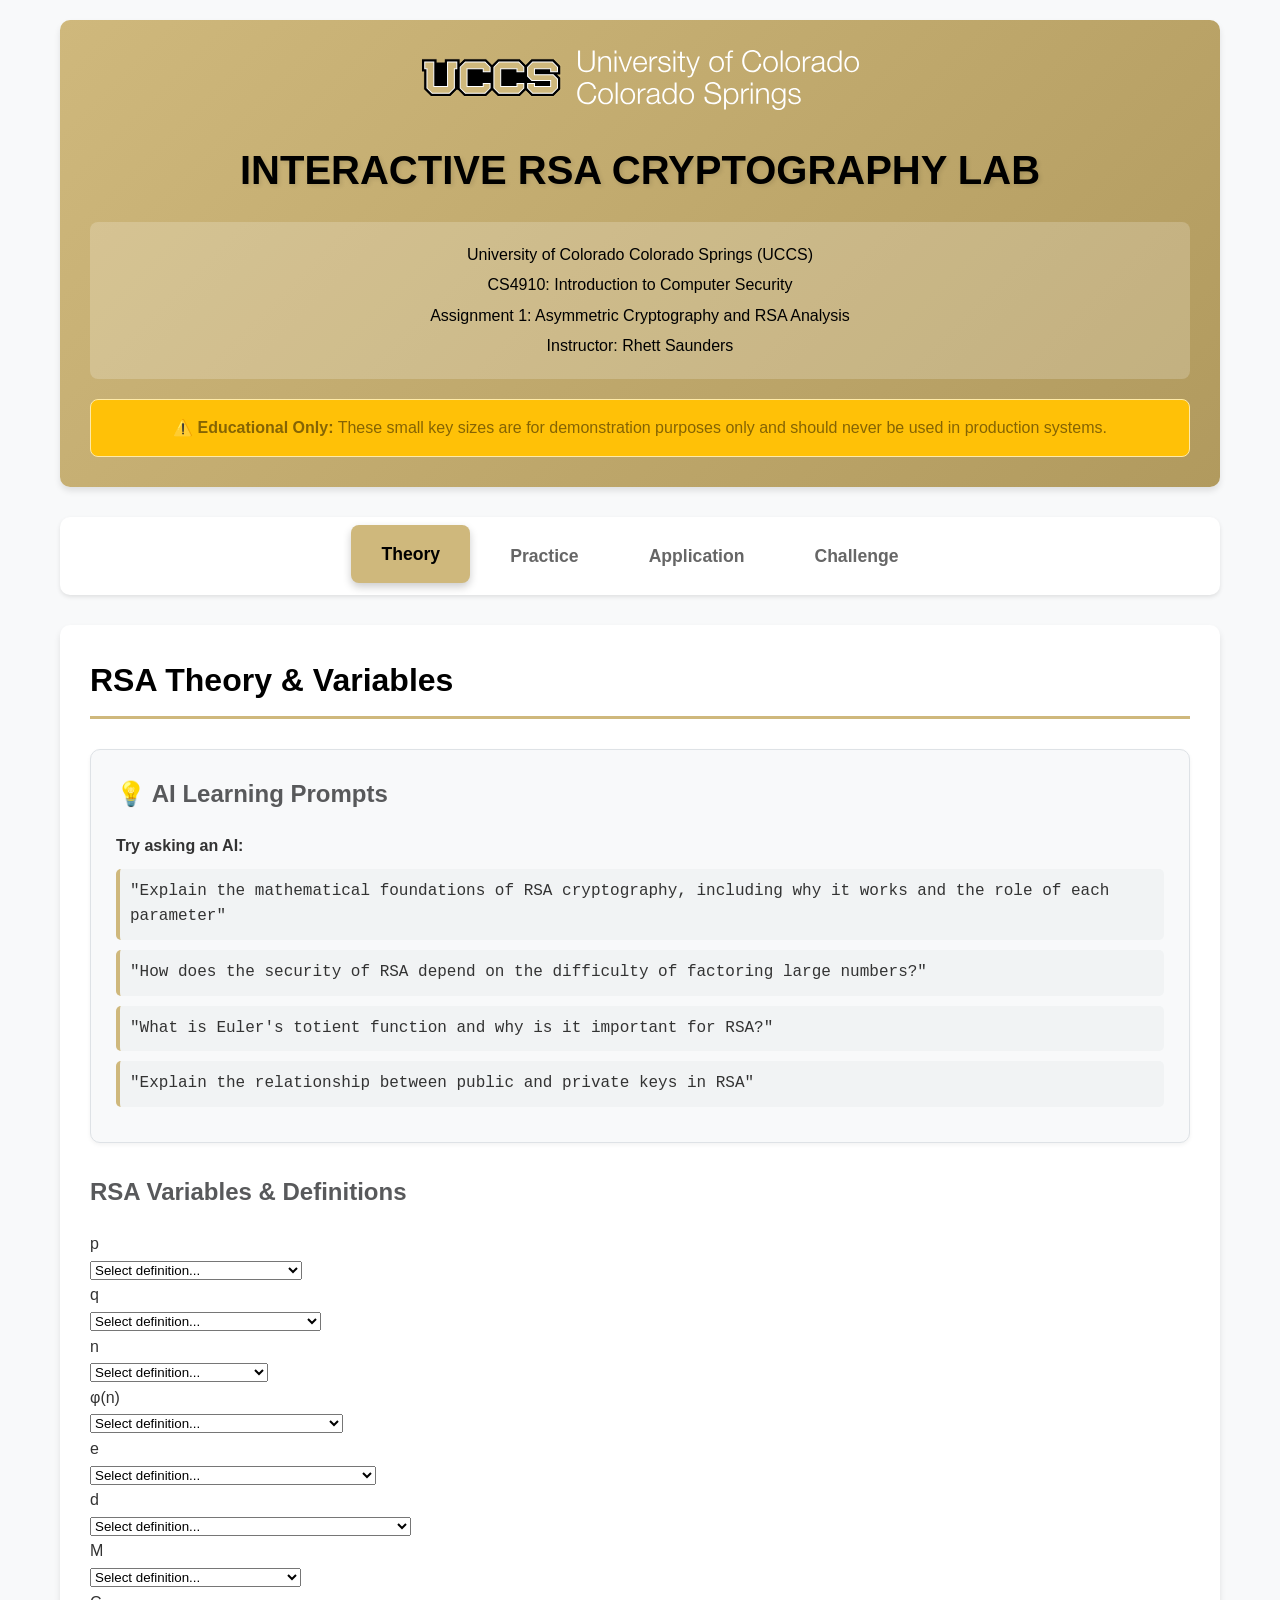
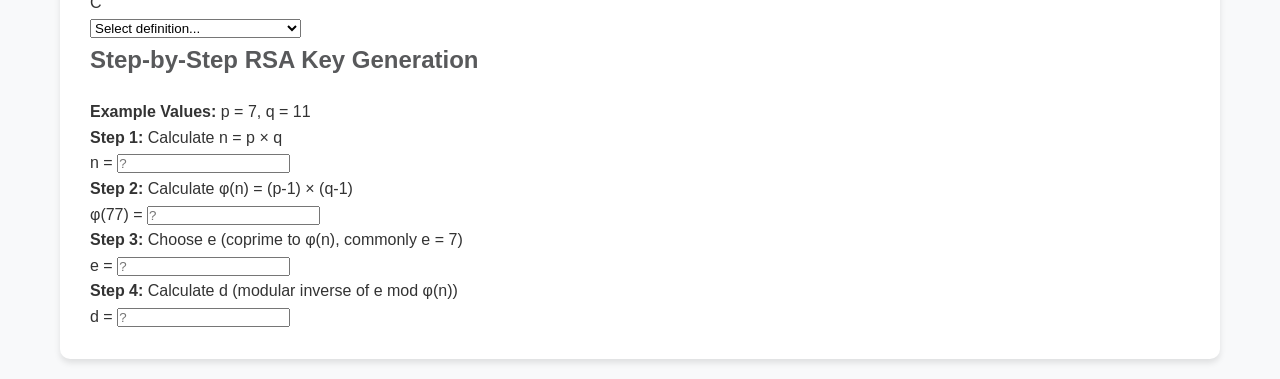
==== commit 1d47a845: "Apply symmetric_lab formatting to asymmetric_lab - Copied symmetric_lab style.css with UCCS branding" ====
--- a/assignment1/asymmetric_lab/index.html
+++ b/assignment1/asymmetric_lab/index.html
@@ -8,15 +8,15 @@
 </head>
 <body>
     <div class="container">
-        <header class="lab-header">
-            <div class="uccs-branding">
-                <img src="uccs-logo.svg" alt="University of Colorado Colorado Springs Logo" class="uccs-logo">
-            </div>
-            <h1>Interactive RSA Cryptography Lab</h1>
+        <header>
+            <div class="logo-container">
+                <img src="uccs-logo.svg" alt="University of Colorado Colorado Springs Logo" class="logo">
+            </div>
+            <h1>INTERACTIVE RSA CRYPTOGRAPHY LAB</h1>
             <div class="course-info">
                 <p>University of Colorado Colorado Springs (UCCS)</p>
                 <p>CS4910: Introduction to Computer Security</p>
-                <p>Assignment 2: Information Theory, Cryptography, and Security Analysis</p>
+                <p>Assignment 1: Asymmetric Cryptography and RSA Analysis</p>
                 <p>Instructor: Rhett Saunders</p>
             </div>
             <div class="security-warning">
@@ -24,21 +24,26 @@
             </div>
         </header>
 
-        <!-- Tab Navigation -->
-        <nav class="tab-nav">
-            <button class="tab-btn active" data-tab="theory">Theory</button>
-            <button class="tab-btn" data-tab="practice">Practice</button>
-            <button class="tab-btn" data-tab="application">Application</button>
-            <button class="tab-btn" data-tab="challenge">Challenge</button>
+        <input type="radio" id="tab-theory" name="tabs" checked>
+        <input type="radio" id="tab-practice" name="tabs">
+        <input type="radio" id="tab-application" name="tabs">
+        <input type="radio" id="tab-challenge" name="tabs">
+        
+        <nav>
+            <label for="tab-theory" class="tab-button">Theory</label>
+            <label for="tab-practice" class="tab-button">Practice</label>
+            <label for="tab-application" class="tab-button">Application</label>
+            <label for="tab-challenge" class="tab-button">Challenge</label>
         </nav>
 
-        <!-- Theory Tab -->
-        <div id="theory" class="tab-content active">
+        <div class="content">
+            <!-- THEORY TAB -->
+            <div class="tab-content" id="theory">
             <h2>RSA Theory & Variables</h2>
             
-            <div class="ai-prompt-section">
+            <div class="info-box">
                 <h3>💡 AI Learning Prompts</h3>
-                <div class="ai-prompt-content">
+                <div class="ai-prompts">
                     <p><strong>Try asking an AI:</strong></p>
                     <code>"Explain the mathematical foundations of RSA cryptography, including why it works and the role of each parameter"</code>
                     <code>"How does the security of RSA depend on the difficulty of factoring large numbers?"</code>
@@ -156,7 +161,7 @@
                     <div class="step">
                         <p><strong>Step 1:</strong> Calculate n = p × q</p>
                         <div class="calculation">
-                            n = <input type="number" class="fill-blank" data-correct="77" placeholder="?"> 
+                            n = <input type="number" class="fill-blank" data-correct="77" placeholder="?"/> 
                             <div class="feedback"></div>
                         </div>
                     </div>
@@ -164,7 +169,7 @@
                     <div class="step">
                         <p><strong>Step 2:</strong> Calculate φ(n) = (p-1) × (q-1)</p>
                         <div class="calculation">
-                            φ(77) = <input type="number" class="fill-blank" data-correct="60" placeholder="?">
+                            φ(77) = <input type="number" class="fill-blank" data-correct="60" placeholder="?"/>
                             <div class="feedback"></div>
                         </div>
                     </div>
@@ -172,7 +177,7 @@
                     <div class="step">
                         <p><strong>Step 3:</strong> Choose e (coprime to φ(n), commonly e = 7)</p>
                         <div class="calculation">
-                            e = <input type="number" class="fill-blank" data-correct="7" placeholder="?">
+                            e = <input type="number" class="fill-blank" data-correct="7" placeholder="?"/>
                             <div class="feedback"></div>
                         </div>
                     </div>
@@ -180,114 +185,27 @@
                     <div class="step">
                         <p><strong>Step 4:</strong> Calculate d (modular inverse of e mod φ(n))</p>
                         <div class="calculation">
-                            d = <input type="number" class="fill-blank" data-correct="43" placeholder="?">
+                            d = <input type="number" class="fill-blank" data-correct="43" placeholder="?"/>
                             <div class="feedback"></div>
                         </div>
                     </div>
                 </div>
             </div>
-        </div>
-
-        <!-- Practice Tab -->
-        <div id="practice" class="tab-content">
-            <h2>Modular Arithmetic Practice</h2>
-            
-            <div class="ai-prompt-section">
-                <h3>💡 AI Learning Prompts</h3>
-                <div class="ai-prompt-content">
-                    <p><strong>Try asking an AI:</strong></p>
-                    <code>"Help me practice modular arithmetic operations needed for RSA implementation"</code>
-                    <code>"Explain modular exponentiation and how to calculate it efficiently"</code>
-                    <code>"What is the Extended Euclidean Algorithm and how is it used in RSA?"</code>
-                    <code>"Give me step-by-step examples of calculating modular inverses"</code>
-                </div>
-            </div>
-
-            <div class="progress-section">
-                <div class="progress-bar">
-                    <div class="progress-fill" style="width: 0%"></div>
-                </div>
-                <span class="progress-text">0/5 Problems Completed</span>
-            </div>
-
-            <div class="practice-problems">
-                <div class="problem-card">
-                    <h4>Problem 1: Modular Multiplication</h4>
-                    <p>Calculate: 23 × 19 mod 13</p>
-                    <input type="number" class="answer-input" data-correct="8" data-hint="First multiply 23 × 19 = 437, then find 437 mod 13">
-                    <div class="problem-feedback"></div>
-                    <button class="show-steps btn btn--outline">Show Steps</button>
-                    <div class="steps-content hidden">
-                        <p>Step 1: 23 × 19 = 437</p>
-                        <p>Step 2: 437 ÷ 13 = 33 remainder 8</p>
-                        <p>Step 3: Therefore, 437 mod 13 = 8</p>
-                    </div>
-                </div>
-
-                <div class="problem-card">
-                    <h4>Problem 2: Greatest Common Divisor</h4>
-                    <p>Find GCD(48, 18) using Euclidean algorithm</p>
-                    <input type="number" class="answer-input" data-correct="6" data-hint="Use repeated division: 48 = 18×2 + 12, then 18 = 12×1 + 6, then 12 = 6×2 + 0">
-                    <div class="problem-feedback"></div>
-                    <button class="show-steps btn btn--outline">Show Steps</button>
-                    <div class="steps-content hidden">
-                        <p>Step 1: 48 = 18 × 2 + 12</p>
-                        <p>Step 2: 18 = 12 × 1 + 6</p>
-                        <p>Step 3: 12 = 6 × 2 + 0</p>
-                        <p>Therefore, GCD(48, 18) = 6</p>
-                    </div>
-                </div>
-
-                <div class="problem-card">
-                    <h4>Problem 3: Modular Inverse</h4>
-                    <p>Find the modular inverse of 7 mod 26</p>
-                    <input type="number" class="answer-input" data-correct="15" data-hint="Use extended Euclidean algorithm to find x where 7x ≡ 1 (mod 26)">
-                    <div class="problem-feedback"></div>
-                    <button class="show-steps btn btn--outline">Show Steps</button>
-                    <div class="steps-content hidden">
-                        <p>Using Extended Euclidean Algorithm:</p>
-                        <p>7 × 15 = 105</p>
-                        <p>105 mod 26 = 1</p>
-                        <p>Therefore, 7⁻¹ ≡ 15 (mod 26)</p>
-                    </div>
-                </div>
-
-                <div class="problem-card">
-                    <h4>Problem 4: Modular Exponentiation</h4>
-                    <p>Calculate: 3⁵ mod 7</p>
-                    <input type="number" class="answer-input" data-correct="5" data-hint="3^5 = 243, then find 243 mod 7">
-                    <div class="problem-feedback"></div>
-                    <button class="show-steps btn btn--outline">Show Steps</button>
-                    <div class="steps-content hidden">
-                        <p>Step 1: 3⁵ = 243</p>
-                        <p>Step 2: 243 ÷ 7 = 34 remainder 5</p>
-                        <p>Step 3: Therefore, 3⁵ mod 7 = 5</p>
-                    </div>
-                </div>
-
-                <div class="problem-card">
-                    <h4>Problem 5: Combined Operations</h4>
-                    <p>Calculate: (15 + 28) × 7 mod 11</p>
-                    <input type="number" class="answer-input" data-correct="4" data-hint="First: 15 + 28 = 43, then 43 × 7 = 301, finally 301 mod 11">
-                    <div class="problem-feedback"></div>
-                    <button class="show-steps btn btn--outline">Show Steps</button>
-                    <div class="steps-content hidden">
-                        <p>Step 1: 15 + 28 = 43</p>
-                        <p>Step 2: 43 × 7 = 301</p>
-                        <p>Step 3: 301 ÷ 11 = 27 remainder 4</p>
-                        <p>Therefore, (15 + 28) × 7 mod 11 = 4</p>
-                    </div>
-                </div>
-            </div>
-        </div>
-
-        <!-- Application Tab -->
-        <div id="application" class="tab-content">
+
+            <!-- PRACTICE TAB -->
+            <div class="tab-content" id="practice">
+                <h2>PRACTICE TAB WORKING!</h2>
+                <p>This is a minimal test of the Practice tab.</p>
+                <p>If you can see this, the Practice tab is working correctly!</p>
+            </div>
+
+            <!-- APPLICATION TAB -->
+            <div class="tab-content" id="application">
             <h2>RSA Message Encryption</h2>
             
-            <div class="ai-prompt-section">
+            <div class="info-box">
                 <h3>💡 AI Learning Prompts</h3>
-                <div class="ai-prompt-content">
+                <div class="ai-prompts">
                     <p><strong>Try asking an AI:</strong></p>
                     <code>"Walk me through encrypting a message using RSA step by step"</code>
                     <code>"How do we convert text messages to numbers for RSA encryption?"</code>
@@ -299,7 +217,7 @@
             <div class="encryption-section">
                 <div class="message-input-section">
                     <h3>Enter Your Message</h3>
-                    <input type="text" id="plaintext-input" class="form-control" placeholder="Enter your message (A-Z only)" maxlength="10">
+                    <input type="text" id="plaintext-input" class="form-control" placeholder="Enter your message (A-Z only)" maxlength="10"/>
                     <button id="convert-message" class="btn btn--primary">Convert to Numbers</button>
                 </div>
 
@@ -328,18 +246,18 @@
                     <div class="ciphertext-display"></div>
                 </div>
             </div>
-        </div>
-
-        <!-- Challenge Tab -->
-        <div id="challenge" class="tab-content cia-theme">
+            </div>
+
+            <!-- CHALLENGE TAB -->
+            <div class="tab-content cia-theme" id="challenge">
             <div class="cia-header">
                 <h2>🕵️ CIA Decryption Room</h2>
                 <p class="mission-brief">CLASSIFIED MISSION: Decrypt the intercepted RSA-encrypted message</p>
             </div>
             
-            <div class="ai-prompt-section">
+            <div class="info-box">
                 <h3>💡 AI Learning Prompts</h3>
-                <div class="ai-prompt-content">
+                <div class="ai-prompts">
                     <p><strong>Try asking an AI:</strong></p>
                     <code>"What are the main cryptanalytic attacks against RSA and how do they work?"</code>
                     <code>"How does the RSA decryption process work mathematically?"</code>
@@ -370,35 +288,35 @@
                 <div class="decryption-grid">
                     <div class="decrypt-item">
                         <div class="encrypted-value">42</div>
-                        <input type="number" class="decrypt-input" data-correct="14" data-letter="N">
+                        <input type="number" class="decrypt-input" data-correct="14" data-letter="N"/>
                         <div class="decrypt-feedback"></div>
                         <div class="revealed-letter hidden">N</div>
                     </div>
                     
                     <div class="decrypt-item">
                         <div class="encrypted-value">47</div>
-                        <input type="number" class="decrypt-input" data-correct="5" data-letter="E">
+                        <input type="number" class="decrypt-input" data-correct="5" data-letter="E"/>
                         <div class="decrypt-feedback"></div>
                         <div class="revealed-letter hidden">E</div>
                     </div>
                     
                     <div class="decrypt-item">
                         <div class="encrypted-value">22</div>
-                        <input type="number" class="decrypt-input" data-correct="22" data-letter="V">
+                        <input type="number" class="decrypt-input" data-correct="22" data-letter="V"/>
                         <div class="decrypt-feedback"></div>
                         <div class="revealed-letter hidden">V</div>
                     </div>
                     
                     <div class="decrypt-item">
                         <div class="encrypted-value">47</div>
-                        <input type="number" class="decrypt-input" data-correct="5" data-letter="E">
+                        <input type="number" class="decrypt-input" data-correct="5" data-letter="E"/>
                         <div class="decrypt-feedback"></div>
                         <div class="revealed-letter hidden">E</div>
                     </div>
                     
                     <div class="decrypt-item">
                         <div class="encrypted-value">39</div>
-                        <input type="number" class="decrypt-input" data-correct="18" data-letter="R">
+                        <input type="number" class="decrypt-input" data-correct="18" data-letter="R"/>
                         <div class="decrypt-feedback"></div>
                         <div class="revealed-letter hidden">R</div>
                     </div>
@@ -407,28 +325,28 @@
                     
                     <div class="decrypt-item">
                         <div class="encrypted-value">28</div>
-                        <input type="number" class="decrypt-input" data-correct="7" data-letter="G">
+                        <input type="number" class="decrypt-input" data-correct="7" data-letter="G"/>
                         <div class="decrypt-feedback"></div>
                         <div class="revealed-letter hidden">G</div>
                     </div>
                     
                     <div class="decrypt-item">
                         <div class="encrypted-value">37</div>
-                        <input type="number" class="decrypt-input" data-correct="9" data-letter="I">
+                        <input type="number" class="decrypt-input" data-correct="9" data-letter="I"/>
                         <div class="decrypt-feedback"></div>
                         <div class="revealed-letter hidden">I</div>
                     </div>
                     
                     <div class="decrypt-item">
                         <div class="encrypted-value">22</div>
-                        <input type="number" class="decrypt-input" data-correct="22" data-letter="V">
+                        <input type="number" class="decrypt-input" data-correct="22" data-letter="V"/>
                         <div class="decrypt-feedback"></div>
                         <div class="revealed-letter hidden">V</div>
                     </div>
                     
                     <div class="decrypt-item">
                         <div class="encrypted-value">47</div>
-                        <input type="number" class="decrypt-input" data-correct="5" data-letter="E">
+                        <input type="number" class="decrypt-input" data-correct="5" data-letter="E"/>
                         <div class="decrypt-feedback"></div>
                         <div class="revealed-letter hidden">E</div>
                     </div>
@@ -437,14 +355,14 @@
                     
                     <div class="decrypt-item">
                         <div class="encrypted-value">21</div>
-                        <input type="number" class="decrypt-input" data-correct="21" data-letter="U">
+                        <input type="number" class="decrypt-input" data-correct="21" data-letter="U"/>
                         <div class="decrypt-feedback"></div>
                         <div class="revealed-letter hidden">U</div>
                     </div>
                     
                     <div class="decrypt-item">
                         <div class="encrypted-value">58</div>
-                        <input type="number" class="decrypt-input" data-correct="16" data-letter="P">
+                        <input type="number" class="decrypt-input" data-correct="16" data-letter="P"/>
                         <div class="decrypt-feedback"></div>
                         <div class="revealed-letter hidden">P</div>
                     </div>
@@ -468,6 +386,6 @@
         </div>
     </div>
 
-    <script src="app.js"></script>
+
 </body>
 </html>
--- a/assignment1/asymmetric_lab/style.css
+++ b/assignment1/asymmetric_lab/style.css
@@ -7,1479 +7,788 @@
   --uccs-dark-gray: rgba(88, 89, 91, 1);
   --uccs-light-gray: rgba(221, 221, 221, 1);
   
-  /* Primitive Color Tokens */
-  --color-white: rgba(255, 255, 255, 1);
-  --color-black: rgba(0, 0, 0, 1);
-  --color-cream-50: rgba(252, 252, 249, 1);
-  --color-cream-100: rgba(255, 255, 253, 1);
-  --color-gray-200: rgba(245, 245, 245, 1);
-  --color-gray-300: rgba(167, 169, 169, 1);
-  --color-gray-400: rgba(119, 124, 124, 1);
-  --color-slate-500: rgba(98, 108, 113, 1);
-  --color-brown-600: rgba(94, 82, 64, 1);
-  --color-charcoal-700: rgba(31, 33, 33, 1);
-  --color-charcoal-800: rgba(38, 40, 40, 1);
-  --color-slate-900: rgba(19, 52, 59, 1);
-  --color-teal-300: rgba(50, 184, 198, 1);
-  --color-teal-400: rgba(45, 166, 178, 1);
-  --color-teal-500: rgba(33, 128, 141, 1);
-  --color-teal-600: rgba(29, 116, 128, 1);
-  --color-teal-700: rgba(26, 104, 115, 1);
-  --color-teal-800: rgba(41, 150, 161, 1);
-  --color-red-400: rgba(255, 84, 89, 1);
-  --color-red-500: rgba(192, 21, 47, 1);
-  --color-orange-400: rgba(230, 129, 97, 1);
-  --color-orange-500: rgba(168, 75, 47, 1);
-
-  /* RGB versions for opacity control */
-  --color-brown-600-rgb: 94, 82, 64;
-  --color-teal-500-rgb: 33, 128, 141;
-  --color-slate-900-rgb: 19, 52, 59;
-  --color-slate-500-rgb: 98, 108, 113;
-  --color-red-500-rgb: 192, 21, 47;
-  --color-red-400-rgb: 255, 84, 89;
-  --color-orange-500-rgb: 168, 75, 47;
-  --color-orange-400-rgb: 230, 129, 97;
-
-  /* Background color tokens (Light Mode) */
-  --color-bg-1: rgba(59, 130, 246, 0.08); /* Light blue */
-  --color-bg-2: rgba(245, 158, 11, 0.08); /* Light yellow */
-  --color-bg-3: rgba(34, 197, 94, 0.08); /* Light green */
-  --color-bg-4: rgba(239, 68, 68, 0.08); /* Light red */
-  --color-bg-5: rgba(147, 51, 234, 0.08); /* Light purple */
-  --color-bg-6: rgba(249, 115, 22, 0.08); /* Light orange */
-  --color-bg-7: rgba(236, 72, 153, 0.08); /* Light pink */
-  --color-bg-8: rgba(6, 182, 212, 0.08); /* Light cyan */
-
-  /* Semantic Color Tokens (Light Mode) */
-  --color-background: var(--color-cream-50);
-  --color-surface: var(--color-cream-100);
-  --color-text: var(--color-slate-900);
-  --color-text-secondary: var(--color-slate-500);
-  --color-primary: var(--color-teal-500);
-  --color-primary-hover: var(--color-teal-600);
-  --color-primary-active: var(--color-teal-700);
-  --color-secondary: rgba(var(--color-brown-600-rgb), 0.12);
-  --color-secondary-hover: rgba(var(--color-brown-600-rgb), 0.2);
-  --color-secondary-active: rgba(var(--color-brown-600-rgb), 0.25);
-  --color-border: rgba(var(--color-brown-600-rgb), 0.2);
-  --color-btn-primary-text: var(--color-cream-50);
-  --color-card-border: rgba(var(--color-brown-600-rgb), 0.12);
-  --color-card-border-inner: rgba(var(--color-brown-600-rgb), 0.12);
-  --color-error: var(--color-red-500);
-  --color-success: var(--color-teal-500);
-  --color-warning: var(--color-orange-500);
-  --color-info: var(--color-slate-500);
-  --color-focus-ring: rgba(var(--color-teal-500-rgb), 0.4);
-  --color-select-caret: rgba(var(--color-slate-900-rgb), 0.8);
-
-  /* Common style patterns */
-  --focus-ring: 0 0 0 3px var(--color-focus-ring);
-  --focus-outline: 2px solid var(--color-primary);
-  --status-bg-opacity: 0.15;
-  --status-border-opacity: 0.25;
-  --select-caret-light: url("data:image/svg+xml,%3Csvg xmlns='http://www.w3.org/2000/svg' width='16' height='16' viewBox='0 0 24 24' fill='none' stroke='%23134252' stroke-width='2' stroke-linecap='round' stroke-linejoin='round'%3E%3Cpolyline points='6 9 12 15 18 9'%3E%3C/polyline%3E%3C/svg%3E");
-  --select-caret-dark: url("data:image/svg+xml,%3Csvg xmlns='http://www.w3.org/2000/svg' width='16' height='16' viewBox='0 0 24 24' fill='none' stroke='%23f5f5f5' stroke-width='2' stroke-linecap='round' stroke-linejoin='round'%3E%3Cpolyline points='6 9 12 15 18 9'%3E%3C/polyline%3E%3C/svg%3E");
-
-  /* RGB versions for opacity control */
-  --color-success-rgb: 33, 128, 141;
-  --color-error-rgb: 192, 21, 47;
-  --color-warning-rgb: 168, 75, 47;
-  --color-info-rgb: 98, 108, 113;
-
-  /* Typography */
-  --font-family-base: "FKGroteskNeue", "Geist", "Inter", -apple-system,
-    BlinkMacSystemFont, "Segoe UI", Roboto, sans-serif;
-  --font-family-mono: "Berkeley Mono", ui-monospace, SFMono-Regular, Menlo,
-    Monaco, Consolas, monospace;
-  --font-size-xs: 11px;
-  --font-size-sm: 12px;
-  --font-size-base: 14px;
-  --font-size-md: 14px;
-  --font-size-lg: 16px;
-  --font-size-xl: 18px;
-  --font-size-2xl: 20px;
-  --font-size-3xl: 24px;
-  --font-size-4xl: 30px;
-  --font-weight-normal: 400;
-  --font-weight-medium: 500;
-  --font-weight-semibold: 550;
-  --font-weight-bold: 600;
-  --line-height-tight: 1.2;
-  --line-height-normal: 1.5;
-  --letter-spacing-tight: -0.01em;
-
-  /* Spacing */
-  --space-0: 0;
-  --space-1: 1px;
-  --space-2: 2px;
-  --space-4: 4px;
-  --space-6: 6px;
-  --space-8: 8px;
-  --space-10: 10px;
-  --space-12: 12px;
-  --space-16: 16px;
-  --space-20: 20px;
-  --space-24: 24px;
-  --space-32: 32px;
-
-  /* Border Radius */
-  --radius-sm: 6px;
-  --radius-base: 8px;
-  --radius-md: 10px;
-  --radius-lg: 12px;
-  --radius-full: 9999px;
-
-  /* Shadows */
-  --shadow-xs: 0 1px 2px rgba(0, 0, 0, 0.02);
-  --shadow-sm: 0 1px 3px rgba(0, 0, 0, 0.04), 0 1px 2px rgba(0, 0, 0, 0.02);
-  --shadow-md: 0 4px 6px -1px rgba(0, 0, 0, 0.04),
-    0 2px 4px -1px rgba(0, 0, 0, 0.02);
-  --shadow-lg: 0 10px 15px -3px rgba(0, 0, 0, 0.04),
-    0 4px 6px -2px rgba(0, 0, 0, 0.02);
-  --shadow-inset-sm: inset 0 1px 0 rgba(255, 255, 255, 0.15),
-    inset 0 -1px 0 rgba(0, 0, 0, 0.03);
-
-  /* Animation */
-  --duration-fast: 150ms;
-  --duration-normal: 250ms;
-  --ease-standard: cubic-bezier(0.16, 1, 0.3, 1);
-
-  /* Layout */
-  --container-sm: 640px;
-  --container-md: 768px;
-  --container-lg: 1024px;
-  --container-xl: 1280px;
-}
-
-/* Dark mode colors */
-@media (prefers-color-scheme: dark) {
-  :root {
-    /* RGB versions for opacity control (Dark Mode) */
-    --color-gray-400-rgb: 119, 124, 124;
-    --color-teal-300-rgb: 50, 184, 198;
-    --color-gray-300-rgb: 167, 169, 169;
-    --color-gray-200-rgb: 245, 245, 245;
-
-    /* Background color tokens (Dark Mode) */
-    --color-bg-1: rgba(29, 78, 216, 0.15); /* Dark blue */
-    --color-bg-2: rgba(180, 83, 9, 0.15); /* Dark yellow */
-    --color-bg-3: rgba(21, 128, 61, 0.15); /* Dark green */
-    --color-bg-4: rgba(185, 28, 28, 0.15); /* Dark red */
-    --color-bg-5: rgba(107, 33, 168, 0.15); /* Dark purple */
-    --color-bg-6: rgba(194, 65, 12, 0.15); /* Dark orange */
-    --color-bg-7: rgba(190, 24, 93, 0.15); /* Dark pink */
-    --color-bg-8: rgba(8, 145, 178, 0.15); /* Dark cyan */
-    
-    /* Semantic Color Tokens (Dark Mode) */
-    --color-background: var(--color-charcoal-700);
-    --color-surface: var(--color-charcoal-800);
-    --color-text: var(--color-gray-200);
-    --color-text-secondary: rgba(var(--color-gray-300-rgb), 0.7);
-    --color-primary: var(--color-teal-300);
-    --color-primary-hover: var(--color-teal-400);
-    --color-primary-active: var(--color-teal-800);
-    --color-secondary: rgba(var(--color-gray-400-rgb), 0.15);
-    --color-secondary-hover: rgba(var(--color-gray-400-rgb), 0.25);
-    --color-secondary-active: rgba(var(--color-gray-400-rgb), 0.3);
-    --color-border: rgba(var(--color-gray-400-rgb), 0.3);
-    --color-error: var(--color-red-400);
-    --color-success: var(--color-teal-300);
-    --color-warning: var(--color-orange-400);
-    --color-info: var(--color-gray-300);
-    --color-focus-ring: rgba(var(--color-teal-300-rgb), 0.4);
-    --color-btn-primary-text: var(--color-slate-900);
-    --color-card-border: rgba(var(--color-gray-400-rgb), 0.2);
-    --color-card-border-inner: rgba(var(--color-gray-400-rgb), 0.15);
-    --shadow-inset-sm: inset 0 1px 0 rgba(255, 255, 255, 0.1),
-      inset 0 -1px 0 rgba(0, 0, 0, 0.15);
-    --button-border-secondary: rgba(var(--color-gray-400-rgb), 0.2);
-    --color-border-secondary: rgba(var(--color-gray-400-rgb), 0.2);
-    --color-select-caret: rgba(var(--color-gray-200-rgb), 0.8);
-
-    /* Common style patterns - updated for dark mode */
-    --focus-ring: 0 0 0 3px var(--color-focus-ring);
-    --focus-outline: 2px solid var(--color-primary);
-    --status-bg-opacity: 0.15;
-    --status-border-opacity: 0.25;
-    --select-caret-light: url("data:image/svg+xml,%3Csvg xmlns='http://www.w3.org/2000/svg' width='16' height='16' viewBox='0 0 24 24' fill='none' stroke='%23134252' stroke-width='2' stroke-linecap='round' stroke-linejoin='round'%3E%3Cpolyline points='6 9 12 15 18 9'%3E%3C/polyline%3E%3C/svg%3E");
-    --select-caret-dark: url("data:image/svg+xml,%3Csvg xmlns='http://www.w3.org/2000/svg' width='16' height='16' viewBox='0 0 24 24' fill='none' stroke='%23f5f5f5' stroke-width='2' stroke-linecap='round' stroke-linejoin='round'%3E%3Cpolyline points='6 9 12 15 18 9'%3E%3C/polyline%3E%3C/svg%3E");
-
-    /* RGB versions for dark mode */
-    --color-success-rgb: var(--color-teal-300-rgb);
-    --color-error-rgb: var(--color-red-400-rgb);
-    --color-warning-rgb: var(--color-orange-400-rgb);
-    --color-info-rgb: var(--color-gray-300-rgb);
-  }
-}
-
-/* Data attribute for manual theme switching */
-[data-color-scheme="dark"] {
-  /* RGB versions for opacity control (dark mode) */
-  --color-gray-400-rgb: 119, 124, 124;
-  --color-teal-300-rgb: 50, 184, 198;
-  --color-gray-300-rgb: 167, 169, 169;
-  --color-gray-200-rgb: 245, 245, 245;
-
-  /* Colorful background palette - Dark Mode */
-  --color-bg-1: rgba(29, 78, 216, 0.15); /* Dark blue */
-  --color-bg-2: rgba(180, 83, 9, 0.15); /* Dark yellow */
-  --color-bg-3: rgba(21, 128, 61, 0.15); /* Dark green */
-  --color-bg-4: rgba(185, 28, 28, 0.15); /* Dark red */
-  --color-bg-5: rgba(107, 33, 168, 0.15); /* Dark purple */
-  --color-bg-6: rgba(194, 65, 12, 0.15); /* Dark orange */
-  --color-bg-7: rgba(190, 24, 93, 0.15); /* Dark pink */
-  --color-bg-8: rgba(8, 145, 178, 0.15); /* Dark cyan */
-  
-  /* Semantic Color Tokens (Dark Mode) */
-  --color-background: var(--color-charcoal-700);
-  --color-surface: var(--color-charcoal-800);
-  --color-text: var(--color-gray-200);
-  --color-text-secondary: rgba(var(--color-gray-300-rgb), 0.7);
-  --color-primary: var(--color-teal-300);
-  --color-primary-hover: var(--color-teal-400);
-  --color-primary-active: var(--color-teal-800);
-  --color-secondary: rgba(var(--color-gray-400-rgb), 0.15);
-  --color-secondary-hover: rgba(var(--color-gray-400-rgb), 0.25);
-  --color-secondary-active: rgba(var(--color-gray-400-rgb), 0.3);
-  --color-border: rgba(var(--color-gray-400-rgb), 0.3);
-  --color-error: var(--color-red-400);
-  --color-success: var(--color-teal-300);
-  --color-warning: var(--color-orange-400);
-  --color-info: var(--color-gray-300);
-  --color-focus-ring: rgba(var(--color-teal-300-rgb), 0.4);
-  --color-btn-primary-text: var(--color-slate-900);
-  --color-card-border: rgba(var(--color-gray-400-rgb), 0.15);
-  --color-card-border-inner: rgba(var(--color-gray-400-rgb), 0.15);
-  --shadow-inset-sm: inset 0 1px 0 rgba(255, 255, 255, 0.1),
-    inset 0 -1px 0 rgba(0, 0, 0, 0.15);
-  --color-border-secondary: rgba(var(--color-gray-400-rgb), 0.2);
-  --color-select-caret: rgba(var(--color-gray-200-rgb), 0.8);
-
-  /* Common style patterns - updated for dark mode */
-  --focus-ring: 0 0 0 3px var(--color-focus-ring);
-  --focus-outline: 2px solid var(--color-primary);
-  --status-bg-opacity: 0.15;
-  --status-border-opacity: 0.25;
-  --select-caret-light: url("data:image/svg+xml,%3Csvg xmlns='http://www.w3.org/2000/svg' width='16' height='16' viewBox='0 0 24 24' fill='none' stroke='%23134252' stroke-width='2' stroke-linecap='round' stroke-linejoin='round'%3E%3Cpolyline points='6 9 12 15 18 9'%3E%3C/polyline%3E%3C/svg%3E");
-  --select-caret-dark: url("data:image/svg+xml,%3Csvg xmlns='http://www.w3.org/2000/svg' width='16' height='16' viewBox='0 0 24 24' fill='none' stroke='%23f5f5f5' stroke-width='2' stroke-linecap='round' stroke-linejoin='round'%3E%3Cpolyline points='6 9 12 15 18 9'%3E%3C/polyline%3E%3C/svg%3E");
-
-  /* RGB versions for dark mode */
-  --color-success-rgb: var(--color-teal-300-rgb);
-  --color-error-rgb: var(--color-red-400-rgb);
-  --color-warning-rgb: var(--color-orange-400-rgb);
-  --color-info-rgb: var(--color-gray-300-rgb);
-}
-
-[data-color-scheme="light"] {
-  /* RGB versions for opacity control (light mode) */
-  --color-brown-600-rgb: 94, 82, 64;
-  --color-teal-500-rgb: 33, 128, 141;
-  --color-slate-900-rgb: 19, 52, 59;
-  
-  /* Semantic Color Tokens (Light Mode) */
-  --color-background: var(--color-cream-50);
-  --color-surface: var(--color-cream-100);
-  --color-text: var(--color-slate-900);
-  --color-text-secondary: var(--color-slate-500);
-  --color-primary: var(--color-teal-500);
-  --color-primary-hover: var(--color-teal-600);
-  --color-primary-active: var(--color-teal-700);
-  --color-secondary: rgba(var(--color-brown-600-rgb), 0.12);
-  --color-secondary-hover: rgba(var(--color-brown-600-rgb), 0.2);
-  --color-secondary-active: rgba(var(--color-brown-600-rgb), 0.25);
-  --color-border: rgba(var(--color-brown-600-rgb), 0.2);
-  --color-btn-primary-text: var(--color-cream-50);
-  --color-card-border: rgba(var(--color-brown-600-rgb), 0.12);
-  --color-card-border-inner: rgba(var(--color-brown-600-rgb), 0.12);
-  --color-error: var(--color-red-500);
-  --color-success: var(--color-teal-500);
-  --color-warning: var(--color-orange-500);
-  --color-info: var(--color-slate-500);
-  --color-focus-ring: rgba(var(--color-teal-500-rgb), 0.4);
-
-  /* RGB versions for light mode */
-  --color-success-rgb: var(--color-teal-500-rgb);
-  --color-error-rgb: var(--color-red-500-rgb);
-  --color-warning-rgb: var(--color-orange-500-rgb);
-  --color-info-rgb: var(--color-slate-500-rgb);
-}
-
-/* Base styles */
-html {
-  font-size: var(--font-size-base);
-  font-family: var(--font-family-base);
-  line-height: var(--line-height-normal);
-  color: var(--color-text);
-  background-color: var(--color-background);
-  -webkit-font-smoothing: antialiased;
-  box-sizing: border-box;
-}
-
-body {
+  /* Security Colors */
+  --color-danger: #dc3545;
+  --color-success: #28a745;
+  --color-warning: #ffc107;
+  --color-info: #17a2b8;
+  
+  /* Background Colors */
+  --color-bg-primary: #ffffff;
+  --color-bg-secondary: #f8f9fa;
+  --color-bg-dark: #343a40;
+  --color-bg-light: #e9ecef;
+}
+
+* {
   margin: 0;
   padding: 0;
-}
-
-*,
-*::before,
-*::after {
-  box-sizing: inherit;
-}
-
-/* Typography */
-h1,
-h2,
-h3,
-h4,
-h5,
-h6 {
-  margin: 0;
-  font-weight: var(--font-weight-semibold);
-  line-height: var(--line-height-tight);
-  color: var(--color-text);
-  letter-spacing: var(--letter-spacing-tight);
+  box-sizing: border-box;
+}
+
+body {
+  font-family: 'Segoe UI', Tahoma, Geneva, Verdana, sans-serif;
+  line-height: 1.6;
+  color: #333;
+  background-color: var(--color-bg-secondary);
+}
+
+.container {
+  max-width: 1200px;
+  margin: 0 auto;
+  padding: 20px;
+}
+
+/* Header Styles */
+header {
+  background: linear-gradient(135deg, var(--uccs-gold), var(--uccs-dark-gold));
+  color: var(--uccs-black);
+  padding: 30px;
+  border-radius: 10px;
+  margin-bottom: 30px;
+  text-align: center;
+  box-shadow: 0 4px 6px rgba(0, 0, 0, 0.1);
+}
+
+.logo-container {
+  margin-bottom: 20px;
+}
+
+.logo {
+  height: 60px;
+  width: auto;
 }
 
 h1 {
-  font-size: var(--font-size-4xl);
-}
+  font-size: 2.5rem;
+  font-weight: bold;
+  margin-bottom: 20px;
+  text-shadow: 2px 2px 4px rgba(0, 0, 0, 0.1);
+}
+
+.course-info {
+  background: rgba(255, 255, 255, 0.2);
+  padding: 15px;
+  border-radius: 8px;
+  margin-bottom: 20px;
+}
+
+.course-info p {
+  margin: 5px 0;
+  font-weight: 500;
+}
+
+.security-warning {
+  background: var(--color-warning);
+  color: #856404;
+  padding: 15px;
+  border-radius: 8px;
+  border: 1px solid #ffeaa7;
+  font-weight: 500;
+}
+
+/* Navigation Styles */
+nav {
+  display: flex;
+  justify-content: center;
+  margin-bottom: 30px;
+  background: white;
+  border-radius: 10px;
+  padding: 10px;
+  box-shadow: 0 2px 4px rgba(0, 0, 0, 0.1);
+}
+
+.tab-button {
+  background: transparent;
+  border: none;
+  padding: 15px 30px;
+  margin: 0 5px;
+  border-radius: 8px;
+  cursor: pointer;
+  font-size: 1.1rem;
+  font-weight: 600;
+  transition: all 0.3s ease;
+  color: #666;
+}
+
+.tab-button:hover {
+  background: var(--uccs-light-gold);
+  color: var(--uccs-black);
+}
+
+.tab-button.active {
+  background: var(--uccs-gold);
+  color: var(--uccs-black);
+  box-shadow: 0 2px 4px rgba(0, 0, 0, 0.2);
+}
+
+/* Content Styles */
+.content {
+  background: white;
+  border-radius: 10px;
+  padding: 30px;
+  box-shadow: 0 4px 6px rgba(0, 0, 0, 0.1);
+}
+
+.tab-content {
+  display: none;
+}
+
+.tab-content.active {
+  display: block;
+}
+
 h2 {
-  font-size: var(--font-size-3xl);
-}
+  color: var(--uccs-black);
+  font-size: 2rem;
+  margin-bottom: 30px;
+  border-bottom: 3px solid var(--uccs-gold);
+  padding-bottom: 10px;
+}
+
 h3 {
-  font-size: var(--font-size-2xl);
-}
+  color: var(--uccs-dark-gray);
+  font-size: 1.5rem;
+  margin-bottom: 20px;
+}
+
 h4 {
-  font-size: var(--font-size-xl);
-}
-h5 {
-  font-size: var(--font-size-lg);
-}
-h6 {
-  font-size: var(--font-size-md);
-}
-
-p {
-  margin: 0 0 var(--space-16) 0;
-}
-
-a {
-  color: var(--color-primary);
-  text-decoration: none;
-  transition: color var(--duration-fast) var(--ease-standard);
-}
-
-a:hover {
-  color: var(--color-primary-hover);
-}
-
-code,
-pre {
-  font-family: var(--font-family-mono);
-  font-size: calc(var(--font-size-base) * 0.95);
-  background-color: var(--color-secondary);
-  border-radius: var(--radius-sm);
-}
-
-code {
-  padding: var(--space-1) var(--space-4);
-}
-
-pre {
-  padding: var(--space-16);
-  margin: var(--space-16) 0;
-  overflow: auto;
-  border: 1px solid var(--color-border);
-}
-
-pre code {
-  background: none;
-  padding: 0;
-}
-
-/* Buttons */
-.btn {
-  display: inline-flex;
+  color: var(--uccs-dark-gray);
+  font-size: 1.2rem;
+  margin-bottom: 15px;
+}
+
+/* Info Box Styles */
+.info-box {
+  background: var(--color-bg-secondary);
+  border: 1px solid #dee2e6;
+  border-radius: 10px;
+  padding: 25px;
+  margin-bottom: 30px;
+  box-shadow: 0 2px 4px rgba(0, 0, 0, 0.05);
+}
+
+.info-box.danger-box {
+  background: #fff5f5;
+  border-color: var(--color-danger);
+  border-left: 5px solid var(--color-danger);
+}
+
+/* AI Prompts */
+.ai-prompts code {
+  display: block;
+  background: #f1f3f4;
+  padding: 10px;
+  margin: 10px 0;
+  border-radius: 5px;
+  font-family: 'Courier New', monospace;
+  border-left: 4px solid var(--uccs-gold);
+}
+
+/* Concept Grid */
+.concept-grid {
+  display: grid;
+  grid-template-columns: repeat(auto-fit, minmax(300px, 1fr));
+  gap: 20px;
+  margin-top: 20px;
+}
+
+.concept {
+  background: white;
+  padding: 20px;
+  border-radius: 8px;
+  border: 1px solid #e9ecef;
+}
+
+.concept ul {
+  margin-left: 20px;
+  margin-top: 10px;
+}
+
+/* AES Operations */
+.aes-operations {
+  display: grid;
+  grid-template-columns: repeat(auto-fit, minmax(250px, 1fr));
+  gap: 20px;
+  margin-top: 20px;
+}
+
+.operation {
+  background: white;
+  padding: 20px;
+  border-radius: 8px;
+  border: 1px solid #e9ecef;
+}
+
+.operation-visual {
+  display: flex;
   align-items: center;
   justify-content: center;
-  padding: var(--space-8) var(--space-16);
-  border-radius: var(--radius-base);
-  font-size: var(--font-size-base);
-  font-weight: 500;
-  line-height: 1.5;
-  cursor: pointer;
-  transition: all var(--duration-normal) var(--ease-standard);
-  border: none;
-  text-decoration: none;
-  position: relative;
-}
-
-.btn:focus-visible {
+  margin-top: 15px;
+  flex-wrap: wrap;
+  gap: 10px;
+}
+
+.matrix {
+  display: grid;
+  grid-template-columns: repeat(4, 1fr);
+  gap: 2px;
+  background: #f8f9fa;
+  padding: 10px;
+  border-radius: 5px;
+  border: 2px solid #dee2e6;
+}
+
+.matrix div {
+  background: white;
+  padding: 8px;
+  text-align: center;
+  font-family: monospace;
+  font-weight: bold;
+  border-radius: 3px;
+  min-width: 30px;
+}
+
+.arrow {
+  font-size: 1.5rem;
+  font-weight: bold;
+  color: var(--uccs-gold);
+  margin: 0 10px;
+}
+
+.operation-symbol {
+  font-size: 2rem;
+  font-weight: bold;
+  color: var(--uccs-gold);
+  margin: 0 10px;
+}
+
+/* Modes Grid */
+.modes-grid {
+  display: grid;
+  grid-template-columns: repeat(auto-fit, minmax(250px, 1fr));
+  gap: 20px;
+  margin-top: 20px;
+}
+
+.mode {
+  background: white;
+  padding: 20px;
+  border-radius: 8px;
+  border: 1px solid #e9ecef;
+}
+
+.mode-diagram {
+  margin-top: 15px;
+  font-family: monospace;
+  text-align: center;
+}
+
+.mode-diagram .block {
+  display: inline-block;
+  background: var(--uccs-light-gold);
+  padding: 5px 10px;
+  margin: 2px;
+  border-radius: 3px;
+  font-size: 0.9rem;
+}
+
+.mode-diagram .cipher {
+  display: inline-block;
+  background: var(--uccs-gold);
+  padding: 5px 10px;
+  margin: 2px;
+  border-radius: 3px;
+  font-weight: bold;
+  font-size: 0.9rem;
+}
+
+/* Exercise Styles */
+.exercise {
+  background: white;
+  padding: 25px;
+  border-radius: 8px;
+  border: 1px solid #e9ecef;
+  margin-top: 20px;
+}
+
+.input-group {
+  margin-bottom: 20px;
+}
+
+.input-group label {
+  display: block;
+  margin-bottom: 8px;
+  font-weight: 600;
+  color: var(--uccs-dark-gray);
+}
+
+.input-group input,
+.input-group select,
+.input-group textarea {
+  width: 100%;
+  padding: 12px;
+  border: 2px solid #e9ecef;
+  border-radius: 5px;
+  font-size: 1rem;
+  margin-bottom: 10px;
+  transition: border-color 0.3s ease;
+}
+
+.input-group input:focus,
+.input-group select:focus,
+.input-group textarea:focus {
   outline: none;
-  box-shadow: var(--focus-ring);
-}
-
-.btn--primary {
+  border-color: var(--uccs-gold);
+  box-shadow: 0 0 0 3px rgba(207, 184, 124, 0.1);
+}
+
+/* Button Styles */
+.primary-button {
   background: var(--uccs-gold);
   color: var(--uccs-black);
-  box-shadow: 0 2px 4px rgba(0, 0, 0, 0.1);
-}
-
-.btn--primary:hover {
+  border: none;
+  padding: 12px 24px;
+  border-radius: 5px;
+  font-size: 1rem;
+  font-weight: 600;
+  cursor: pointer;
+  transition: all 0.3s ease;
+  margin-right: 10px;
+  margin-bottom: 10px;
+}
+
+.primary-button:hover {
   background: var(--uccs-dark-gold);
-  box-shadow: 0 3px 6px rgba(0, 0, 0, 0.15);
-}
-
-.btn--primary:active {
+  transform: translateY(-2px);
+  box-shadow: 0 4px 8px rgba(0, 0, 0, 0.2);
+}
+
+.secondary-button {
+  background: #6c757d;
+  color: white;
+  border: none;
+  padding: 12px 24px;
+  border-radius: 5px;
+  font-size: 1rem;
+  font-weight: 600;
+  cursor: pointer;
+  transition: all 0.3s ease;
+  margin-right: 10px;
+  margin-bottom: 10px;
+}
+
+.secondary-button:hover {
+  background: #5a6268;
+  transform: translateY(-2px);
+  box-shadow: 0 4px 8px rgba(0, 0, 0, 0.2);
+}
+
+.danger-button {
+  background: var(--color-danger);
+  color: white;
+  border: none;
+  padding: 12px 24px;
+  border-radius: 5px;
+  font-size: 1rem;
+  font-weight: 600;
+  cursor: pointer;
+  transition: all 0.3s ease;
+  margin-right: 10px;
+  margin-bottom: 10px;
+}
+
+.danger-button:hover {
+  background: #c82333;
+  transform: translateY(-2px);
+  box-shadow: 0 4px 8px rgba(0, 0, 0, 0.2);
+}
+
+.hint-button {
+  background: var(--color-info);
+  color: white;
+  border: none;
+  padding: 8px 16px;
+  border-radius: 5px;
+  font-size: 0.9rem;
+  cursor: pointer;
+  transition: all 0.3s ease;
+}
+
+.hint-button:hover {
+  background: #138496;
+}
+
+.button-group {
+  display: flex;
+  flex-wrap: wrap;
+  gap: 10px;
+  margin-top: 15px;
+}
+
+/* Output Styles */
+.output-container,
+.code-output {
+  background: #f8f9fa;
+  border: 1px solid #e9ecef;
+  border-radius: 5px;
+  padding: 20px;
+  margin-top: 15px;
+  font-family: 'Courier New', monospace;
+  white-space: pre-wrap;
+  overflow-x: auto;
+}
+
+.code-output p {
+  margin: 5px 0;
+  line-height: 1.4;
+}
+
+/* Visualization Styles */
+.visualization-container {
+  display: grid;
+  grid-template-columns: repeat(auto-fit, minmax(200px, 1fr));
+  gap: 20px;
+  margin-top: 20px;
+}
+
+.round-step {
+  text-align: center;
+}
+
+.round-step h4 {
+  margin-bottom: 15px;
+  color: var(--uccs-dark-gray);
+}
+
+.state-matrix {
+  display: grid;
+  grid-template-columns: repeat(4, 1fr);
+  gap: 3px;
+  background: #f8f9fa;
+  padding: 15px;
+  border-radius: 8px;
+  border: 2px solid #dee2e6;
+  margin: 0 auto;
+  max-width: 200px;
+}
+
+.state-matrix div {
+  background: white;
+  padding: 10px;
+  text-align: center;
+  font-family: monospace;
+  font-weight: bold;
+  border-radius: 4px;
+  border: 1px solid #e9ecef;
+  transition: all 0.3s ease;
+}
+
+.state-matrix div:hover {
   background: var(--uccs-light-gold);
-  box-shadow: 0 1px 2px rgba(0, 0, 0, 0.1);
-}
-
-.btn--secondary {
-  background: var(--uccs-light-gray);
-  color: var(--uccs-dark-gray);
-  border: 1px solid var(--uccs-dark-gray);
-}
-
-.btn--secondary:hover {
-  background: var(--color-white);
-  color: var(--uccs-black);
-  border-color: var(--uccs-gold);
-}
-
-.btn--secondary:active {
-  background: var(--uccs-light-gold);
-  color: var(--uccs-black);
-  border-color: var(--uccs-dark-gold);
-}
-
-.btn--outline {
-  background: transparent;
-  border: 1px solid var(--color-border);
-  color: var(--color-text);
-}
-
-.btn--outline:hover {
-  background: var(--color-secondary);
-}
-
-.btn--sm {
-  padding: var(--space-4) var(--space-12);
-  font-size: var(--font-size-sm);
-  border-radius: var(--radius-sm);
-}
-
-.btn--lg {
-  padding: var(--space-10) var(--space-20);
-  font-size: var(--font-size-lg);
-  border-radius: var(--radius-md);
-}
-
-.btn--full-width {
+}
+
+/* S-Box Table */
+.sbox-table {
+  margin-top: 20px;
+  overflow-x: auto;
+}
+
+#sbox-table {
   width: 100%;
-}
-
-.btn:disabled {
-  opacity: 0.5;
-  cursor: not-allowed;
-}
-
-/* Form elements */
-.form-control {
-  display: block;
-  width: 100%;
-  padding: var(--space-8) var(--space-12);
-  font-size: var(--font-size-md);
-  line-height: 1.5;
-  color: var(--color-text);
-  background-color: var(--color-surface);
-  border: 1px solid var(--color-border);
-  border-radius: var(--radius-base);
-  transition: border-color var(--duration-fast) var(--ease-standard),
-    box-shadow var(--duration-fast) var(--ease-standard);
-}
-
-textarea.form-control {
-  font-family: var(--font-family-base);
-  font-size: var(--font-size-base);
-}
-
-select.form-control {
-  padding: var(--space-8) var(--space-12);
-  -webkit-appearance: none;
-  -moz-appearance: none;
-  appearance: none;
-  background-image: var(--select-caret-light);
-  background-repeat: no-repeat;
-  background-position: right var(--space-12) center;
-  background-size: 16px;
-  padding-right: var(--space-32);
-}
-
-/* Add a dark mode specific caret */
-@media (prefers-color-scheme: dark) {
-  select.form-control {
-    background-image: var(--select-caret-dark);
-  }
-}
-
-/* Also handle data-color-scheme */
-[data-color-scheme="dark"] select.form-control {
-  background-image: var(--select-caret-dark);
-}
-
-[data-color-scheme="light"] select.form-control {
-  background-image: var(--select-caret-light);
-}
-
-.form-control:focus {
-  border-color: var(--color-primary);
-  outline: var(--focus-outline);
-}
-
-.form-label {
-  display: block;
-  margin-bottom: var(--space-8);
-  font-weight: var(--font-weight-medium);
-  font-size: var(--font-size-sm);
-}
-
-.form-group {
-  margin-bottom: var(--space-16);
-}
-
-/* Card component */
-.card {
-  background-color: var(--color-surface);
-  border-radius: var(--radius-lg);
-  border: 1px solid var(--color-card-border);
-  box-shadow: var(--shadow-sm);
-  overflow: hidden;
-  transition: box-shadow var(--duration-normal) var(--ease-standard);
-}
-
-.card:hover {
-  box-shadow: var(--shadow-md);
-}
-
-.card__body {
-  padding: var(--space-16);
-}
-
-.card__header,
-.card__footer {
-  padding: var(--space-16);
-  border-bottom: 1px solid var(--color-card-border-inner);
-}
-
-/* Status indicators - simplified with CSS variables */
-.status {
-  display: inline-flex;
-  align-items: center;
-  padding: var(--space-6) var(--space-12);
-  border-radius: var(--radius-full);
-  font-weight: var(--font-weight-medium);
-  font-size: var(--font-size-sm);
-}
-
-.status--success {
-  background-color: rgba(
-    var(--color-success-rgb, 33, 128, 141),
-    var(--status-bg-opacity)
-  );
-  color: var(--color-success);
-  border: 1px solid
-    rgba(var(--color-success-rgb, 33, 128, 141), var(--status-border-opacity));
-}
-
-.status--error {
-  background-color: rgba(
-    var(--color-error-rgb, 192, 21, 47),
-    var(--status-bg-opacity)
-  );
-  color: var(--color-error);
-  border: 1px solid
-    rgba(var(--color-error-rgb, 192, 21, 47), var(--status-border-opacity));
-}
-
-.status--warning {
-  background-color: rgba(
-    var(--color-warning-rgb, 168, 75, 47),
-    var(--status-bg-opacity)
-  );
-  color: var(--color-warning);
-  border: 1px solid
-    rgba(var(--color-warning-rgb, 168, 75, 47), var(--status-border-opacity));
-}
-
-.status--info {
-  background-color: rgba(
-    var(--color-info-rgb, 98, 108, 113),
-    var(--status-bg-opacity)
-  );
-  color: var(--color-info);
-  border: 1px solid
-    rgba(var(--color-info-rgb, 98, 108, 113), var(--status-border-opacity));
-}
-
-/* Container layout */
-.container {
-  width: 100%;
-  margin-right: auto;
-  margin-left: auto;
-  padding-right: var(--space-16);
-  padding-left: var(--space-16);
-}
-
-@media (min-width: 640px) {
-  .container {
-    max-width: var(--container-sm);
-  }
-}
-@media (min-width: 768px) {
-  .container {
-    max-width: var(--container-md);
-  }
-}
-@media (min-width: 1024px) {
-  .container {
-    max-width: var(--container-lg);
-  }
-}
-@media (min-width: 1280px) {
-  .container {
-    max-width: var(--container-xl);
-  }
-}
-
-/* Utility classes */
-.flex {
-  display: flex;
-}
-.flex-col {
-  flex-direction: column;
-}
-.items-center {
-  align-items: center;
-}
-.justify-center {
-  justify-content: center;
-}
-.justify-between {
-  justify-content: space-between;
-}
-.gap-4 {
-  gap: var(--space-4);
-}
-.gap-8 {
-  gap: var(--space-8);
-}
-.gap-16 {
-  gap: var(--space-16);
-}
-
-.m-0 {
-  margin: 0;
-}
-.mt-8 {
-  margin-top: var(--space-8);
-}
-.mb-8 {
-  margin-bottom: var(--space-8);
-}
-.mx-8 {
-  margin-left: var(--space-8);
-  margin-right: var(--space-8);
-}
-.my-8 {
-  margin-top: var(--space-8);
-  margin-bottom: var(--space-8);
-}
-
-.p-0 {
-  padding: 0;
-}
-.py-8 {
-  padding-top: var(--space-8);
-  padding-bottom: var(--space-8);
-}
-.px-8 {
-  padding-left: var(--space-8);
-  padding-right: var(--space-8);
-}
-.py-16 {
-  padding-top: var(--space-16);
-  padding-bottom: var(--space-16);
-}
-.px-16 {
-  padding-left: var(--space-16);
-  padding-right: var(--space-16);
-}
-
-.block {
-  display: block;
-}
-.hidden {
-  display: none;
-}
-
-/* Accessibility */
-.sr-only {
-  position: absolute;
-  width: 1px;
-  height: 1px;
-  padding: 0;
-  margin: -1px;
-  overflow: hidden;
-  clip: rect(0, 0, 0, 0);
-  white-space: nowrap;
-  border-width: 0;
-}
-
-:focus-visible {
-  outline: var(--focus-outline);
-  outline-offset: 2px;
-}
-
-/* Dark mode specifics */
-[data-color-scheme="dark"] .btn--outline {
-  border: 1px solid var(--color-border-secondary);
-}
-
-@font-face {
-  font-family: 'FKGroteskNeue';
-  src: url('https://r2cdn.perplexity.ai/fonts/FKGroteskNeue.woff2')
-    format('woff2');
-}
-
-/* END PERPLEXITY DESIGN SYSTEM */
-/* Lab-specific styles */
-.lab-header {
+  border-collapse: collapse;
+  font-family: monospace;
+  font-size: 0.9rem;
+}
+
+#sbox-table th,
+#sbox-table td {
+  border: 1px solid #dee2e6;
+  padding: 8px;
   text-align: center;
-  padding: var(--space-32) 0;
-  border-bottom: 2px solid var(--uccs-gold);
-  margin-bottom: var(--space-32);
-  background-color: var(--color-white);
-}
-
-.uccs-branding {
-  display: flex;
-  justify-content: flex-start;
-  margin-bottom: var(--space-16);
-  padding-left: var(--space-24);
-}
-
-.uccs-logo {
-  max-width: 250px;
-  height: auto;
-}
-
-.lab-header h1 {
-  color: var(--uccs-black);
-  margin-bottom: var(--space-16);
-  font-size: 2.2rem;
-  font-weight: bold;
-  text-transform: uppercase;
-}
-
-.course-info {
-  margin-bottom: var(--space-24);
-  background-color: var(--uccs-light-gray);
-  padding: var(--space-16);
-  border-radius: var(--radius-base);
-  border-left: 4px solid var(--uccs-gold);
-}
-
-.course-info p {
-  color: var(--uccs-dark-gray);
-  font-size: var(--font-size-md);
-  margin-bottom: var(--space-8);
-  line-height: 1.4;
-}
-
-.lab-header p {
-  color: var(--color-text-secondary);
-  font-size: var(--font-size-lg);
-  margin-bottom: var(--space-24);
-}
-
-.security-warning {
-  background: rgba(var(--color-warning-rgb), 0.1);
-  border: 1px solid rgba(var(--color-warning-rgb), 0.3);
-  border-radius: var(--radius-base);
-  padding: var(--space-16);
-  color: var(--color-warning);
-  font-size: var(--font-size-sm);
-  max-width: 800px;
-  margin: 0 auto var(--space-24) auto;
-  box-shadow: 0 2px 4px rgba(0, 0, 0, 0.05);
-}
-
-/* Tab Navigation */
-.tab-nav {
-  display: flex;
-  gap: var(--space-8);
-  margin-bottom: var(--space-32);
-  border-bottom: 3px solid var(--uccs-gold);
-}
-
-.tab-btn {
-  background: none;
-  border: none;
-  padding: var(--space-16) var(--space-24);
-  font-size: var(--font-size-lg);
-  font-weight: var(--font-weight-medium);
-  color: var(--uccs-dark-gray);
-  cursor: pointer;
-  border-radius: var(--radius-base) var(--radius-base) 0 0;
-  transition: all var(--duration-fast) var(--ease-standard);
-  position: relative;
-}
-
-.tab-btn:hover {
-  background: var(--uccs-light-gold);
-  color: var(--uccs-black);
-}
-
-.tab-btn.active {
+}
+
+#sbox-table th {
   background: var(--uccs-gold);
   color: var(--uccs-black);
   font-weight: bold;
 }
 
-.tab-btn.active::after {
-  content: '';
-  position: absolute;
-  bottom: -3px;
-  left: 0;
-  right: 0;
-  height: 3px;
-  background: var(--uccs-black);
-}
-
-/* Tab Content */
-.tab-content {
-  display: none;
-  animation: fadeIn 0.3s ease-in-out;
-}
-
-.tab-content.active {
+#sbox-table td {
+  background: white;
+  transition: background-color 0.3s ease;
+}
+
+#sbox-table td:hover {
+  background: var(--uccs-light-gold);
+}
+
+.sbox-highlight {
+  background: var(--color-warning) !important;
+  font-weight: bold;
+}
+
+.result-display {
+  font-family: monospace;
+  font-weight: bold;
+  color: var(--uccs-dark-gray);
+  margin-left: 15px;
+}
+
+/* Crypto Container */
+.crypto-container {
+  display: grid;
+  grid-template-columns: 1fr 1fr;
+  gap: 30px;
+  margin-top: 20px;
+}
+
+.crypto-section {
+  background: #f8f9fa;
+  padding: 20px;
+  border-radius: 8px;
+  border: 1px solid #e9ecef;
+}
+
+.crypto-section label {
   display: block;
-}
-
-@keyframes fadeIn {
-  from { opacity: 0; transform: translateY(10px); }
-  to { opacity: 1; transform: translateY(0); }
-}
-
-/* AI Prompts Section */
-.ai-prompt-section {
-  background: var(--color-bg-1);
-  border-radius: var(--radius-lg);
-  padding: var(--space-16);
-  margin-bottom: var(--space-32);
-  border-left: 4px solid var(--color-primary);
-  box-shadow: 0 2px 4px rgba(0,0,0,0.1);
-}
-
-.ai-prompt-section h3 {
-  color: var(--color-primary);
-  margin-top: 0;
-  margin-bottom: var(--space-8);
-  font-size: var(--font-size-md);
-}
-
-.ai-prompt-content {
-  padding: var(--space-16);
-  background: var(--color-surface);
-  border-radius: var(--radius-base);
-  border: 1px solid var(--color-border);
-}
-
-.ai-prompt-content code {
-  display: block;
-  background: var(--color-bg-2);
-  padding: var(--space-12);
-  border-radius: var(--radius-sm);
-  font-size: var(--font-size-sm);
-  margin: var(--space-8) 0;
-  border-left: 3px solid var(--color-primary);
-  white-space: pre-wrap;
-  word-break: break-word;
-  box-shadow: 0 1px 2px rgba(0,0,0,0.05);
-}
-
-/* Theory Tab Styles */
-.theory-section h3 {
-  margin-bottom: var(--space-24);
-  color: var(--color-text);
-}
-
-.variables-grid {
+  margin-bottom: 10px;
+  font-weight: 600;
+  color: var(--uccs-dark-gray);
+}
+
+.crypto-section textarea {
+  width: 100%;
+  min-height: 120px;
+  padding: 12px;
+  border: 2px solid #e9ecef;
+  border-radius: 5px;
+  font-family: monospace;
+  font-size: 0.9rem;
+  resize: vertical;
+}
+
+.key-display {
+  background: #e9ecef;
+  padding: 20px;
+  border-radius: 8px;
+  margin-top: 20px;
+}
+
+.key-display h4 {
+  margin-bottom: 15px;
+  color: var(--uccs-dark-gray);
+}
+
+.key-display p {
+  font-family: monospace;
+  margin: 8px 0;
+  word-break: break-all;
+}
+
+.key-display span {
+  color: var(--color-info);
+  font-weight: bold;
+}
+
+/* ECB Demo Styles */
+.ecb-demo {
+  margin-top: 20px;
+}
+
+.image-comparison {
   display: grid;
-  grid-template-columns: repeat(auto-fit, minmax(280px, 1fr));
-  gap: var(--space-20);
-  margin-bottom: var(--space-32);
-}
-
-.variable-card {
-  background: var(--color-surface);
-  border: 2px solid var(--color-card-border);
-  border-radius: var(--radius-lg);
-  padding: var(--space-20);
-  transition: all var(--duration-normal) var(--ease-standard);
-}
-
-.variable-card:hover {
-  box-shadow: var(--shadow-md);
-  transform: translateY(-2px);
-}
-
-.variable-name {
-  font-size: var(--font-size-2xl);
-  font-weight: var(--font-weight-bold);
+  grid-template-columns: repeat(auto-fit, minmax(200px, 1fr));
+  gap: 20px;
+  margin: 30px 0;
+}
+
+.image-section {
   text-align: center;
-  margin-bottom: var(--space-16);
-  color: var(--color-primary);
-  background: var(--color-bg-1);
-  padding: var(--space-12);
-  border-radius: var(--radius-base);
-}
-
-.definition-select {
-  width: 100%;
-  padding: var(--space-12);
-  border: 2px solid var(--color-border);
-  border-radius: var(--radius-base);
-  background: var(--color-surface);
-  color: var(--color-text);
-  font-size: var(--font-size-base);
-  margin-bottom: var(--space-12);
-  transition: border-color var(--duration-fast) var(--ease-standard);
-}
-
-.definition-select:focus {
-  border-color: var(--color-primary);
-  outline: none;
-}
-
-/* Feedback Styles */
-.feedback, .problem-feedback, .decrypt-feedback {
-  padding: var(--space-8) var(--space-12);
-  border-radius: var(--radius-sm);
-  font-size: var(--font-size-sm);
-  font-weight: var(--font-weight-medium);
+  background: white;
+  padding: 20px;
+  border-radius: 8px;
+  border: 1px solid #e9ecef;
+}
+
+.image-section h5 {
+  margin-bottom: 15px;
+  color: var(--uccs-dark-gray);
+}
+
+.demo-image {
+  max-width: 100%;
+  height: auto;
+  border: 2px solid #dee2e6;
+  border-radius: 5px;
+  margin-bottom: 10px;
+}
+
+.demo-controls {
   text-align: center;
-  min-height: 20px;
-  transition: all var(--duration-fast) var(--ease-standard);
-}
-
-.feedback.correct, .problem-feedback.correct, .decrypt-feedback.correct {
-  background: rgba(var(--color-success-rgb), 0.15);
-  color: var(--color-success);
-  border: 1px solid rgba(var(--color-success-rgb), 0.3);
-}
-
-.feedback.incorrect, .problem-feedback.incorrect, .decrypt-feedback.incorrect {
-  background: rgba(var(--color-error-rgb), 0.15);
-  color: var(--color-error);
-  border: 1px solid rgba(var(--color-error-rgb), 0.3);
-}
-
-/* Correct/Incorrect Input Highlighting */
-.definition-select.correct, .fill-blank.correct, .answer-input.correct, .decrypt-input.correct {
-  background-color: rgba(var(--color-success-rgb), 0.1) !important;
-  border-color: var(--color-success) !important;
-  color: var(--color-success) !important;
-}
-
-.definition-select.incorrect, .fill-blank.incorrect, .answer-input.incorrect, .decrypt-input.incorrect {
-  background-color: rgba(var(--color-error-rgb), 0.1) !important;
-  border-color: var(--color-error) !important;
-  color: var(--color-error) !important;
-}
-
-/* Key Generation Section */
-.key-generation-section {
-  background: var(--color-bg-2);
-  border-radius: var(--radius-lg);
-  padding: var(--space-24);
-}
-
-.example-values {
-  background: var(--color-surface);
-  padding: var(--space-12);
-  border-radius: var(--radius-base);
-  margin-bottom: var(--space-24);
-  text-align: center;
-  border-left: 4px solid var(--color-primary);
-}
-
-.step {
-  margin-bottom: var(--space-20);
-  padding: var(--space-16);
-  background: var(--color-surface);
-  border-radius: var(--radius-base);
-  border: 1px solid var(--color-card-border);
-}
-
-.step p {
-  margin-bottom: var(--space-12);
-  font-weight: var(--font-weight-medium);
-}
-
-.calculation {
-  display: flex;
-  align-items: center;
-  gap: var(--space-12);
-}
-
-.fill-blank {
-  width: 80px;
-  padding: var(--space-8);
-  border: 2px solid var(--color-border);
-  border-radius: var(--radius-sm);
-  text-align: center;
-  font-size: var(--font-size-lg);
-  font-weight: var(--font-weight-bold);
-  background: var(--color-surface);
-  color: var(--color-text);
-  transition: all var(--duration-fast) var(--ease-standard);
-}
-
-.fill-blank:focus {
-  border-color: var(--color-primary);
-  outline: none;
-}
-
-/* Practice Tab Styles */
-.progress-section {
-  background: var(--color-surface);
-  padding: var(--space-20);
-  border-radius: var(--radius-lg);
-  margin-bottom: var(--space-32);
-  text-align: center;
+  margin: 30px 0;
+}
+
+.explanation {
+  background: #f8f9fa;
+  padding: 25px;
+  border-radius: 8px;
+  border-left: 5px solid var(--uccs-gold);
+  margin-top: 30px;
+}
+
+.explanation h4 {
+  color: var(--uccs-dark-gray);
+  margin-bottom: 15px;
+}
+
+.explanation ul {
+  margin-left: 20px;
+}
+
+.explanation li {
+  margin: 10px 0;
+  line-height: 1.6;
+}
+
+/* Mode Comparison */
+.mode-comparison {
+  display: grid;
+  grid-template-columns: repeat(auto-fit, minmax(300px, 1fr));
+  gap: 20px;
+  margin-top: 20px;
+}
+
+.mode-result {
+  background: white;
+  padding: 20px;
+  border-radius: 8px;
+  border: 1px solid #e9ecef;
+}
+
+.mode-result h4 {
+  margin-bottom: 15px;
+  color: var(--uccs-dark-gray);
+}
+
+.cipher-result {
+  background: #f8f9fa;
+  padding: 15px;
+  border-radius: 5px;
+  font-family: monospace;
+  font-size: 0.8rem;
+  word-break: break-all;
+  margin-bottom: 15px;
+  max-height: 150px;
+  overflow-y: auto;
+}
+
+.cipher-hex {
+  color: #495057;
+  line-height: 1.4;
+}
+
+.pattern-analysis {
+  padding: 10px;
+  border-radius: 5px;
+  font-weight: 600;
+}
+
+/* Challenge Styles */
+.challenge-description {
+  background: #e7f3ff;
+  padding: 20px;
+  border-radius: 8px;
+  border-left: 5px solid var(--color-info);
+  margin-bottom: 20px;
+}
+
+.challenge-description p {
+  margin: 10px 0;
+  line-height: 1.6;
+}
+
+.oracle-response,
+.attack-progress,
+.challenge-progress,
+.protected-output,
+.tampering-simulation,
+.verification-section,
+.timing-results,
+.key-recovery {
+  margin-top: 20px;
+}
+
+.oracle-response h4,
+.attack-progress h4,
+.challenge-progress h4,
+.protected-output h4,
+.verification-section h4,
+.timing-results h4,
+.key-recovery h4 {
+  margin-bottom: 15px;
+  color: var(--uccs-dark-gray);
 }
 
 .progress-bar {
   width: 100%;
-  height: 12px;
-  background: var(--color-secondary);
-  border-radius: var(--radius-full);
+  height: 20px;
+  background: #e9ecef;
+  border-radius: 10px;
   overflow: hidden;
-  margin-bottom: var(--space-12);
+  margin-top: 10px;
 }
 
 .progress-fill {
   height: 100%;
-  background: linear-gradient(90deg, var(--color-primary), var(--color-primary-hover));
-  border-radius: var(--radius-full);
-  transition: width var(--duration-normal) var(--ease-standard);
-}
-
-.progress-text {
-  font-weight: var(--font-weight-medium);
-  color: var(--color-text);
-}
-
-.practice-problems {
-  display: grid;
-  gap: var(--space-24);
-}
-
-.problem-card {
-  background: var(--color-surface);
-  border: 2px solid var(--color-card-border);
-  border-radius: var(--radius-lg);
-  padding: var(--space-24);
-  transition: all var(--duration-normal) var(--ease-standard);
-}
-
-.problem-card:hover {
-  box-shadow: var(--shadow-md);
-}
-
-.problem-card h4 {
-  color: var(--color-primary);
-  margin-bottom: var(--space-12);
-}
-
-.problem-card p {
-  font-size: var(--font-size-lg);
-  margin-bottom: var(--space-16);
-  font-weight: var(--font-weight-medium);
-}
-
-.answer-input {
-  width: 120px;
-  padding: var(--space-12);
-  border: 2px solid var(--color-border);
-  border-radius: var(--radius-base);
-  font-size: var(--font-size-lg);
-  font-weight: var(--font-weight-bold);
-  text-align: center;
-  background: var(--color-surface);
-  color: var(--color-text);
-  margin-bottom: var(--space-12);
-  transition: all var(--duration-fast) var(--ease-standard);
-}
-
-.answer-input:focus {
-  border-color: var(--color-primary);
-  outline: none;
-}
-
-.show-steps {
-  margin-top: var(--space-16);
-  font-size: var(--font-size-sm);
-}
-
-.steps-content {
-  margin-top: var(--space-16);
-  padding: var(--space-16);
-  background: var(--color-bg-3);
-  border-radius: var(--radius-base);
-  border-left: 4px solid var(--color-success);
-}
-
-.steps-content p {
-  margin-bottom: var(--space-8);
-  font-family: var(--font-family-mono);
-  font-size: var(--font-size-sm);
-}
-
-/* Application Tab Styles */
-.encryption-section {
-  max-width: 800px;
-  margin: 0 auto;
-}
-
-.message-input-section {
-  background: var(--color-surface);
-  padding: var(--space-24);
-  border-radius: var(--radius-lg);
-  text-align: center;
-  margin-bottom: var(--space-24);
-  border: 2px solid var(--color-card-border);
-}
-
-#plaintext-input {
-  max-width: 400px;
-  margin: 0 auto var(--space-16) auto;
-  text-align: center;
-  font-size: var(--font-size-lg);
-  font-weight: var(--font-weight-medium);
-  text-transform: uppercase;
-}
-
-.conversion-display {
-  background: var(--color-bg-4);
-  padding: var(--space-24);
-  border-radius: var(--radius-lg);
-  margin-bottom: var(--space-24);
-}
-
-.conversion-table {
-  display: grid;
-  gap: var(--space-12);
-}
-
-.conversion-row {
-  display: flex;
-  align-items: center;
-  gap: var(--space-16);
-}
-
-.conversion-row .label {
-  font-weight: var(--font-weight-bold);
-  min-width: 80px;
-  color: var(--color-text);
-}
-
-#letters-display, #numbers-display {
-  font-family: var(--font-family-mono);
-  font-size: var(--font-size-lg);
-  font-weight: var(--font-weight-bold);
-  color: var(--color-primary);
-}
-
-.encryption-steps {
-  background: var(--color-surface);
-  padding: var(--space-24);
-  border-radius: var(--radius-lg);
-  margin-bottom: var(--space-24);
-  border: 2px solid var(--color-card-border);
-}
-
-.encryption-calculation {
-  display: flex;
-  align-items: center;
-  gap: var(--space-12);
-  margin-bottom: var(--space-16);
-  padding: var(--space-16);
-  background: var(--color-bg-5);
-  border-radius: var(--radius-base);
-  flex-wrap: wrap;
-}
-
-.encryption-calculation .formula {
-  font-family: var(--font-family-mono);
-  font-size: var(--font-size-lg);
-  font-weight: var(--font-weight-bold);
-  color: var(--color-text);
-}
-
-.calculation-input {
-  width: 80px;
-  padding: var(--space-8);
-  border: 2px solid var(--color-border);
-  border-radius: var(--radius-sm);
-  text-align: center;
-  font-size: var(--font-size-lg);
-  font-weight: var(--font-weight-bold);
-  background: var(--color-surface);
-  color: var(--color-text);
-  transition: all var(--duration-fast) var(--ease-standard);
-}
-
-.calculation-input:focus {
-  border-color: var(--color-primary);
-  outline: none;
-}
-
-.final-result {
-  background: var(--color-bg-6);
-  padding: var(--space-24);
-  border-radius: var(--radius-lg);
-  text-align: center;
-  border: 2px solid var(--color-primary);
-}
-
-.ciphertext-display {
-  font-family: var(--font-family-mono);
-  font-size: var(--font-size-xl);
-  font-weight: var(--font-weight-bold);
-  color: var(--color-primary);
-  background: var(--color-surface);
-  padding: var(--space-20);
-  border-radius: var(--radius-base);
-  margin-top: var(--space-16);
-}
-
-/* Challenge Tab - CIA Theme */
-.cia-theme {
-  background: var(--color-bg-8);
-  padding: var(--space-32);
-  border-radius: var(--radius-lg);
-  border: 2px solid var(--color-border);
-}
-
-.cia-header {
-  text-align: center;
-  margin-bottom: var(--space-32);
-  padding: var(--space-24);
-  background: var(--color-surface);
-  border-radius: var(--radius-lg);
-  border: 2px solid var(--color-primary);
-}
-
-.cia-header h2 {
-  color: var(--color-primary);
-  margin-bottom: var(--space-12);
-  font-size: var(--font-size-3xl);
-}
-
-.mission-brief {
-  font-size: var(--font-size-lg);
-  font-weight: var(--font-weight-bold);
-  color: var(--color-warning);
-  text-transform: uppercase;
-  letter-spacing: 1px;
-}
-
-.decryption-parameters {
-  background: var(--color-surface);
-  padding: var(--space-20);
-  border-radius: var(--radius-lg);
-  margin-bottom: var(--space-24);
-  text-align: center;
-  border: 1px solid var(--color-card-border);
-}
-
-.parameters-grid {
-  display: flex;
-  justify-content: center;
-  gap: var(--space-32);
-  margin-top: var(--space-16);
-}
-
-.param {
-  font-family: var(--font-family-mono);
-  font-size: var(--font-size-xl);
-  font-weight: var(--font-weight-bold);
-  color: var(--color-primary);
-  background: var(--color-bg-1);
-  padding: var(--space-12) var(--space-20);
-  border-radius: var(--radius-base);
-}
-
-.letter-conversion-table {
-  background: var(--color-surface);
-  padding: var(--space-20);
-  border-radius: var(--radius-lg);
-  margin-bottom: var(--space-24);
-  border: 1px solid var(--color-card-border);
-}
-
-.conversion-grid {
-  display: grid;
-  gap: var(--space-8);
-  margin-top: var(--space-16);
-}
-
-.conversion-grid div {
-  font-family: var(--font-family-mono);
-  font-size: var(--font-size-sm);
-  color: var(--color-text-secondary);
-  text-align: center;
-}
-
-.encrypted-message {
-  background: var(--color-surface);
-  padding: var(--space-24);
-  border-radius: var(--radius-lg);
-  margin-bottom: var(--space-24);
-  border: 2px solid var(--color-primary);
-}
-
-.decryption-grid {
-  display: grid;
-  grid-template-columns: repeat(auto-fit, minmax(100px, 1fr));
-  gap: var(--space-16);
-  margin-top: var(--space-20);
-}
-
-.decrypt-item {
-  display: flex;
-  flex-direction: column;
-  align-items: center;
-  gap: var(--space-8);
-  padding: var(--space-16);
-  background: var(--color-bg-7);
-  border-radius: var(--radius-base);
-  border: 1px solid var(--color-card-border);
-}
-
-.encrypted-value {
-  font-family: var(--font-family-mono);
-  font-size: var(--font-size-lg);
-  font-weight: var(--font-weight-bold);
-  color: var(--color-primary);
-  background: var(--color-surface);
-  padding: var(--space-8) var(--space-12);
-  border-radius: var(--radius-sm);
-  border: 2px solid var(--color-primary);
-}
-
-.decrypt-input {
-  width: 60px;
-  padding: var(--space-8);
-  border: 2px solid var(--color-border);
-  border-radius: var(--radius-sm);
-  text-align: center;
-  font-size: var(--font-size-base);
-  font-weight: var(--font-weight-bold);
-  background: var(--color-surface);
-  color: var(--color-text);
-  transition: all var(--duration-fast) var(--ease-standard);
-}
-
-.decrypt-input:focus {
-  border-color: var(--color-primary);
-  outline: none;
-}
-
-.revealed-letter {
-  font-size: var(--font-size-xl);
-  font-weight: var(--font-weight-bold);
+  background: linear-gradient(90deg, var(--uccs-gold), var(--uccs-dark-gold));
+  width: 0%;
+  transition: width 0.3s ease;
+}
+
+.hints-section {
+  margin-top: 20px;
+  padding: 15px;
+  background: #f8f9fa;
+  border-radius: 8px;
+}
+
+.hint-content {
+  margin-top: 15px;
+  padding: 15px;
+  background: white;
+  border-radius: 5px;
+  border-left: 4px solid var(--color-info);
+}
+
+.hint-content.hidden {
+  display: none;
+}
+
+.hint-content p {
+  margin: 8px 0;
+  line-height: 1.6;
+}
+
+/* Status Text Colors */
+.danger-text {
+  color: var(--color-danger);
+  font-weight: bold;
+}
+
+.success-text {
   color: var(--color-success);
-  background: rgba(var(--color-success-rgb), 0.1);
-  padding: var(--space-8) var(--space-12);
-  border-radius: var(--radius-sm);
-  border: 2px solid var(--color-success);
-  animation: revealLetter 0.5s ease-in-out;
-}
-
-@keyframes revealLetter {
-  from { opacity: 0; transform: scale(0.5); }
-  to { opacity: 1; transform: scale(1); }
-}
-
-.space-indicator {
-  width: 20px;
-  text-align: center;
-  font-size: var(--font-size-xl);
-  color: var(--color-text-secondary);
-}
-
-.mission-status {
-  background: var(--color-surface);
-  padding: var(--space-20);
-  border-radius: var(--radius-lg);
-  text-align: center;
-  margin-bottom: var(--space-24);
-  border: 1px solid var(--color-card-border);
-}
-
-.status-text {
-  font-weight: var(--font-weight-medium);
-  color: var(--color-text);
-  margin-top: var(--space-12);
-}
-
-.mission-complete {
-  text-align: center;
-  padding: var(--space-32);
-  background: var(--color-surface);
-  border-radius: var(--radius-lg);
-  border: 3px solid var(--color-success);
-  animation: missionSuccess 1s ease-in-out;
-}
-
-@keyframes missionSuccess {
-  0% { transform: scale(0.8); opacity: 0; }
-  50% { transform: scale(1.05); }
-  100% { transform: scale(1); opacity: 1; }
-}
-
-.final-message h2 {
-  color: var(--color-success);
-  margin-bottom: var(--space-16);
-  animation: glow 2s ease-in-out infinite alternate;
-}
-
-@keyframes glow {
-  from { text-shadow: 0 0 5px rgba(var(--color-success-rgb), 0.5); }
-  to { text-shadow: 0 0 20px rgba(var(--color-success-rgb), 0.8); }
-}
-
-.decrypted-message {
-  font-family: var(--font-family-mono);
-  font-size: var(--font-size-4xl);
-  font-weight: var(--font-weight-bold);
-  color: var(--color-primary);
-  background: var(--color-bg-1);
-  padding: var(--space-24);
-  border-radius: var(--radius-base);
-  margin: var(--space-24) 0;
-  border: 2px solid var(--color-primary);
-}
-
-.congratulations {
-  font-size: var(--font-size-lg);
-  color: var(--color-text);
-  margin-top: var(--space-16);
+  font-weight: bold;
+}
+
+.warning-text {
+  color: #856404;
+  font-weight: bold;
+}
+
+.info-text {
+  color: var(--color-info);
+  font-weight: bold;
 }
 
 /* Utility Classes */
@@ -1491,47 +800,167 @@
   text-align: center;
 }
 
-.mb-16 {
-  margin-bottom: var(--space-16);
-}
-
-.mb-24 {
-  margin-bottom: var(--space-24);
+.mt-20 {
+  margin-top: 20px;
+}
+
+.mb-20 {
+  margin-bottom: 20px;
 }
 
 /* Responsive Design */
 @media (max-width: 768px) {
-  .tab-nav {
-    flex-wrap: wrap;
-    justify-content: center;
-  }
-  
-  .tab-btn {
-    flex: 1;
-    min-width: 100px;
-  }
-  
-  .variables-grid {
+  .container {
+    padding: 10px;
+  }
+  
+  h1 {
+    font-size: 2rem;
+  }
+  
+  .crypto-container {
     grid-template-columns: 1fr;
   }
   
-  .parameters-grid {
+  .image-comparison {
+    grid-template-columns: 1fr;
+  }
+  
+  .mode-comparison {
+    grid-template-columns: 1fr;
+  }
+  
+  .visualization-container {
+    grid-template-columns: 1fr;
+  }
+  
+  nav {
     flex-direction: column;
-    gap: var(--space-16);
-  }
-  
-  .decryption-grid {
-    grid-template-columns: repeat(auto-fit, minmax(80px, 1fr));
-    gap: var(--space-12);
-  }
-  
-  .conversion-row {
-    flex-direction: column;
-    gap: var(--space-8);
-  }
-  
-  .encryption-calculation {
-    flex-direction: column;
-    text-align: center;
-  }
+  }
+  
+  .tab-button {
+    margin: 5px 0;
+  }
+  
+  .concept-grid,
+  .aes-operations,
+  .modes-grid {
+    grid-template-columns: 1fr;
+  }
+}
+
+@media (max-width: 480px) {
+  .container {
+    padding: 5px;
+  }
+  
+  h1 {
+    font-size: 1.5rem;
+  }
+  
+  .tab-button {
+    padding: 10px 15px;
+    font-size: 1rem;
+  }
+  
+  .content {
+    padding: 15px;
+  }
+  
+  .exercise {
+    padding: 15px;
+  }
+}
+
+/* Animation Classes */
+@keyframes fadeIn {
+  from {
+    opacity: 0;
+    transform: translateY(20px);
+  }
+  to {
+    opacity: 1;
+    transform: translateY(0);
+  }
+}
+
+.fade-in {
+  animation: fadeIn 0.5s ease-out;
+}
+
+@keyframes pulse {
+  0% {
+    transform: scale(1);
+  }
+  50% {
+    transform: scale(1.05);
+  }
+  100% {
+    transform: scale(1);
+  }
+}
+
+.pulse {
+  animation: pulse 2s infinite;
+}
+
+/* Print Styles */
+@media print {
+  .tab-button,
+  .primary-button,
+  .secondary-button,
+  .danger-button,
+  .hint-button {
+    display: none;
+  }
+  
+  .tab-content {
+    display: block !important;
+  }
+  
+  .container {
+    max-width: none;
+    padding: 0;
+  }
+  
+  .info-box {
+    break-inside: avoid;
+  }
+}
+
+/* Pure CSS Tab Switching */
+input[type="radio"][name="tabs"] {
+  display: none;
+}
+
+/* Active tab styling using radio button state */
+#tab-theory:checked ~ nav .tab-button[for="tab-theory"],
+#tab-practice:checked ~ nav .tab-button[for="tab-practice"],
+#tab-application:checked ~ nav .tab-button[for="tab-application"],
+#tab-challenge:checked ~ nav .tab-button[for="tab-challenge"] {
+  background: var(--uccs-gold);
+  color: var(--uccs-black);
+  transform: translateY(-2px);
+  box-shadow: 0 4px 8px rgba(0, 0, 0, 0.2);
+}
+
+/* Show/hide tab content based on radio button state */
+.tab-content {
+  display: none;
+}
+
+#tab-theory:checked ~ .content #theory {
+  display: block;
+}
+
+#tab-practice:checked ~ .content #practice {
+  display: block;
+}
+
+#tab-application:checked ~ .content #application {
+  display: block;
+}
+
+#tab-challenge:checked ~ .content #challenge {
+  display: block;
 }
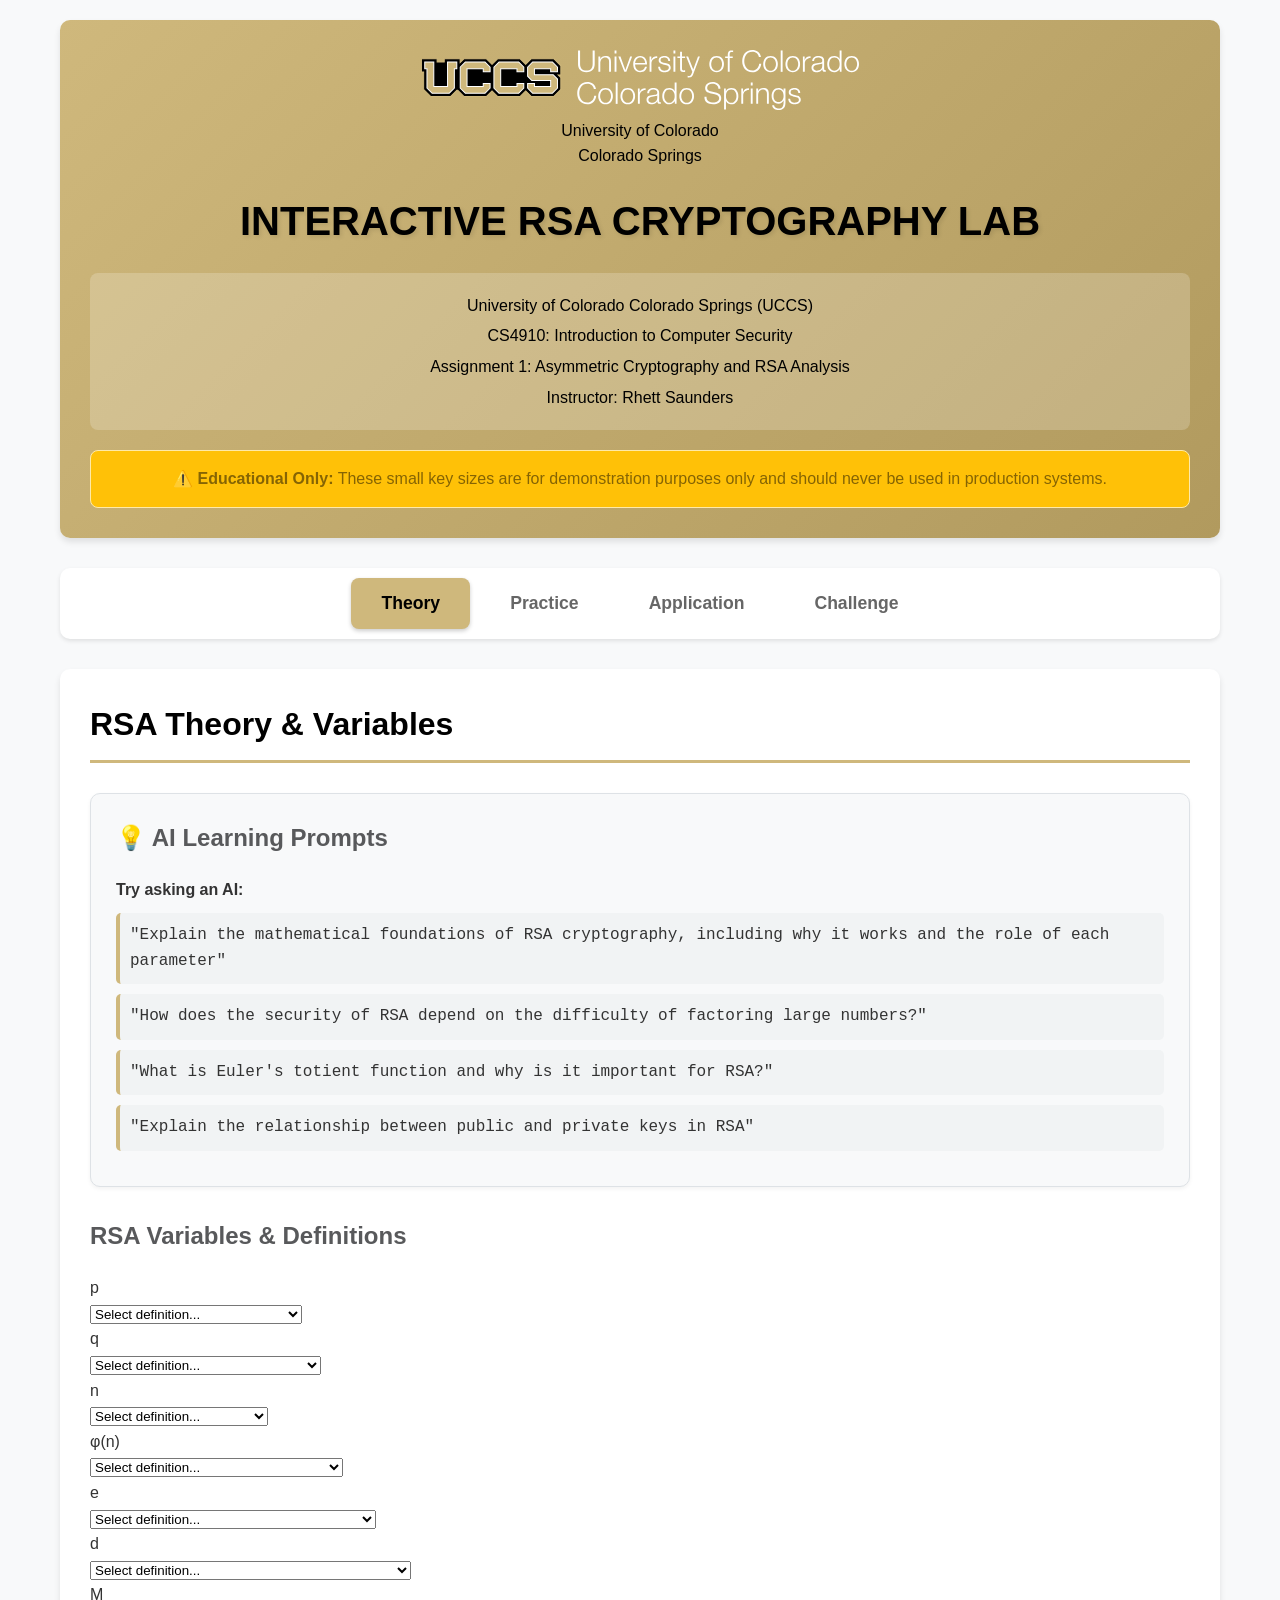
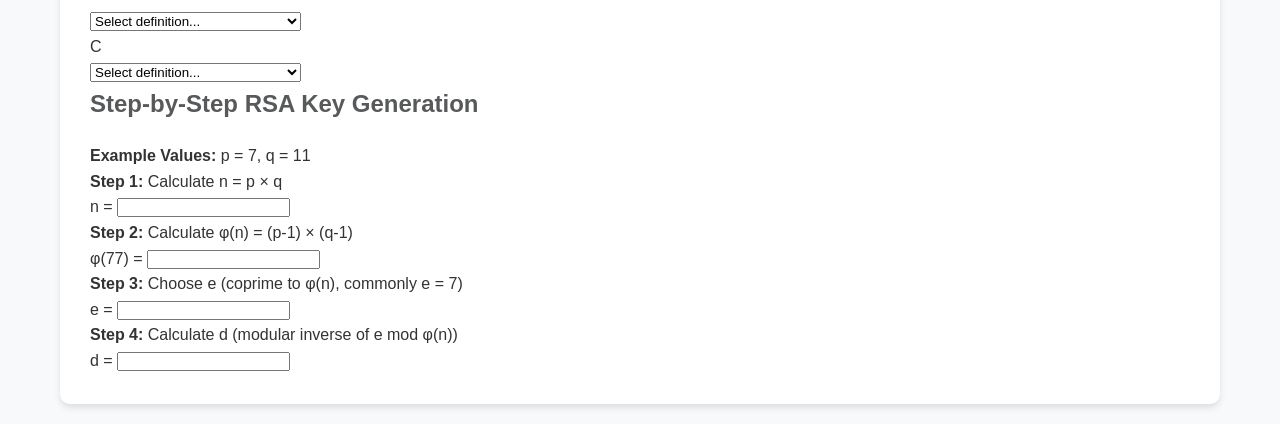
==== commit a688d67e: "Restore full asymmetric_lab content with symmetric_lab formatting - Restored all original Theory tab" ====
--- a/assignment1/asymmetric_lab/index.html
+++ b/assignment1/asymmetric_lab/index.html
@@ -8,9 +8,14 @@
 </head>
 <body>
     <div class="container">
-        <header>
+        <!-- Apply symmetric_lab header formatting but keep asymmetric_lab content -->
+        <header class="header">
             <div class="logo-container">
                 <img src="uccs-logo.svg" alt="University of Colorado Colorado Springs Logo" class="logo">
+                <div class="university-name">
+                    <div class="university-line-1">University of Colorado</div>
+                    <div class="university-line-2">Colorado Springs</div>
+                </div>
             </div>
             <h1>INTERACTIVE RSA CRYPTOGRAPHY LAB</h1>
             <div class="course-info">
@@ -24,368 +29,455 @@
             </div>
         </header>
 
-        <input type="radio" id="tab-theory" name="tabs" checked>
-        <input type="radio" id="tab-practice" name="tabs">
-        <input type="radio" id="tab-application" name="tabs">
-        <input type="radio" id="tab-challenge" name="tabs">
-        
-        <nav>
-            <label for="tab-theory" class="tab-button">Theory</label>
-            <label for="tab-practice" class="tab-button">Practice</label>
-            <label for="tab-application" class="tab-button">Application</label>
-            <label for="tab-challenge" class="tab-button">Challenge</label>
+        <!-- Use symmetric_lab tab structure but with JavaScript functionality -->
+        <nav class="nav">
+            <button class="tab-button active" data-tab="theory">Theory</button>
+            <button class="tab-button" data-tab="practice">Practice</button>
+            <button class="tab-button" data-tab="application">Application</button>
+            <button class="tab-button" data-tab="challenge">Challenge</button>
         </nav>
 
         <div class="content">
-            <!-- THEORY TAB -->
-            <div class="tab-content" id="theory">
-            <h2>RSA Theory & Variables</h2>
-            
-            <div class="info-box">
-                <h3>💡 AI Learning Prompts</h3>
-                <div class="ai-prompts">
-                    <p><strong>Try asking an AI:</strong></p>
-                    <code>"Explain the mathematical foundations of RSA cryptography, including why it works and the role of each parameter"</code>
-                    <code>"How does the security of RSA depend on the difficulty of factoring large numbers?"</code>
-                    <code>"What is Euler's totient function and why is it important for RSA?"</code>
-                    <code>"Explain the relationship between public and private keys in RSA"</code>
-                </div>
-            </div>
-
-            <div class="theory-section">
-                <h3>RSA Variables & Definitions</h3>
-                <div class="variables-grid">
-                    <div class="variable-card" data-variable="p">
-                        <div class="variable-name">p</div>
-                        <select class="definition-select" data-correct="First prime number (kept secret)">
-                            <option value="">Select definition...</option>
-                            <option value="First prime number (kept secret)">First prime number (kept secret)</option>
-                            <option value="Public modulus">Public modulus</option>
-                            <option value="Encrypted message">Encrypted message</option>
-                            <option value="Original message">Original message</option>
-                        </select>
-                        <div class="feedback"></div>
-                    </div>
-
-                    <div class="variable-card" data-variable="q">
-                        <div class="variable-name">q</div>
-                        <select class="definition-select" data-correct="Second prime number (kept secret)">
-                            <option value="">Select definition...</option>
-                            <option value="Second prime number (kept secret)">Second prime number (kept secret)</option>
-                            <option value="Public encryption exponent">Public encryption exponent</option>
-                            <option value="Private decryption exponent">Private decryption exponent</option>
-                            <option value="Euler's totient function">Euler's totient function</option>
-                        </select>
-                        <div class="feedback"></div>
-                    </div>
-
-                    <div class="variable-card" data-variable="n">
-                        <div class="variable-name">n</div>
-                        <select class="definition-select" data-correct="Public modulus (n = p × q)">
-                            <option value="">Select definition...</option>
-                            <option value="Public modulus (n = p × q)">Public modulus (n = p × q)</option>
-                            <option value="First prime number">First prime number</option>
-                            <option value="Second prime number">Second prime number</option>
-                            <option value="Private key component">Private key component</option>
-                        </select>
-                        <div class="feedback"></div>
-                    </div>
-
-                    <div class="variable-card" data-variable="phi">
-                        <div class="variable-name">φ(n)</div>
-                        <select class="definition-select" data-correct="Euler's totient function φ(n) = (p-1)(q-1)">
-                            <option value="">Select definition...</option>
-                            <option value="Euler's totient function φ(n) = (p-1)(q-1)">Euler's totient function φ(n) = (p-1)(q-1)</option>
-                            <option value="Public modulus">Public modulus</option>
-                            <option value="Encryption exponent">Encryption exponent</option>
-                            <option value="Decryption exponent">Decryption exponent</option>
-                        </select>
-                        <div class="feedback"></div>
-                    </div>
-
-                    <div class="variable-card" data-variable="e">
-                        <div class="variable-name">e</div>
-                        <select class="definition-select" data-correct="Public encryption exponent (coprime to φ(n))">
-                            <option value="">Select definition...</option>
-                            <option value="Public encryption exponent (coprime to φ(n))">Public encryption exponent (coprime to φ(n))</option>
-                            <option value="Private decryption key">Private decryption key</option>
-                            <option value="Original message">Original message</option>
-                            <option value="Encrypted ciphertext">Encrypted ciphertext</option>
-                        </select>
-                        <div class="feedback"></div>
-                    </div>
-
-                    <div class="variable-card" data-variable="d">
-                        <div class="variable-name">d</div>
-                        <select class="definition-select" data-correct="Private decryption exponent (modular inverse of e)">
-                            <option value="">Select definition...</option>
-                            <option value="Private decryption exponent (modular inverse of e)">Private decryption exponent (modular inverse of e)</option>
-                            <option value="Public encryption key">Public encryption key</option>
-                            <option value="First prime factor">First prime factor</option>
-                            <option value="Second prime factor">Second prime factor</option>
-                        </select>
-                        <div class="feedback"></div>
-                    </div>
-
-                    <div class="variable-card" data-variable="M">
-                        <div class="variable-name">M</div>
-                        <select class="definition-select" data-correct="Original message (plaintext)">
-                            <option value="">Select definition...</option>
-                            <option value="Original message (plaintext)">Original message (plaintext)</option>
-                            <option value="Encrypted message (ciphertext)">Encrypted message (ciphertext)</option>
-                            <option value="Modulus value">Modulus value</option>
-                            <option value="Mathematical constant">Mathematical constant</option>
-                        </select>
-                        <div class="feedback"></div>
-                    </div>
-
-                    <div class="variable-card" data-variable="C">
-                        <div class="variable-name">C</div>
-                        <select class="definition-select" data-correct="Encrypted message (ciphertext)">
-                            <option value="">Select definition...</option>
-                            <option value="Encrypted message (ciphertext)">Encrypted message (ciphertext)</option>
-                            <option value="Original message (plaintext)">Original message (plaintext)</option>
-                            <option value="Cryptographic constant">Cryptographic constant</option>
-                            <option value="Calculation result">Calculation result</option>
-                        </select>
-                        <div class="feedback"></div>
-                    </div>
-                </div>
-
-                <div class="key-generation-section">
-                    <h3>Step-by-Step RSA Key Generation</h3>
-                    <div class="example-values">
-                        <strong>Example Values:</strong> p = 7, q = 11
+            <!-- THEORY TAB - Keep original content -->
+            <div class="tab-content active" id="theory">
+                <h2>RSA Theory & Variables</h2>
+                
+                <div class="info-box">
+                    <h3>💡 AI Learning Prompts</h3>
+                    <div class="ai-prompts">
+                        <p><strong>Try asking an AI:</strong></p>
+                        <code>"Explain the mathematical foundations of RSA cryptography, including why it works and the role of each parameter"</code>
+                        <code>"How does the security of RSA depend on the difficulty of factoring large numbers?"</code>
+                        <code>"What is Euler's totient function and why is it important for RSA?"</code>
+                        <code>"Explain the relationship between public and private keys in RSA"</code>
+                    </div>
+                </div>
+
+                <div class="theory-section">
+                    <h3>RSA Variables & Definitions</h3>
+                    <div class="variable-matching">
+                        <div class="variable-row">
+                            <div class="variable-label">p</div>
+                            <select class="variable-select" data-correct="First prime number (kept secret)">
+                                <option value="">Select definition...</option>
+                                <option value="First prime number (kept secret)">First prime number (kept secret)</option>
+                                <option value="Public modulus">Public modulus</option>
+                                <option value="Encrypted message">Encrypted message</option>
+                                <option value="Original message">Original message</option>
+                            </select>
+                            <div class="feedback"></div>
+                        </div>
+                        
+                        <div class="variable-row">
+                            <div class="variable-label">q</div>
+                            <select class="variable-select" data-correct="Second prime number (kept secret)">
+                                <option value="">Select definition...</option>
+                                <option value="Second prime number (kept secret)">Second prime number (kept secret)</option>
+                                <option value="Public encryption exponent">Public encryption exponent</option>
+                                <option value="Private decryption exponent">Private decryption exponent</option>
+                                <option value="Euler's totient function">Euler's totient function</option>
+                            </select>
+                            <div class="feedback"></div>
+                        </div>
+                        
+                        <div class="variable-row">
+                            <div class="variable-label">n</div>
+                            <select class="variable-select" data-correct="Public modulus (n = p × q)">
+                                <option value="">Select definition...</option>
+                                <option value="Public modulus (n = p × q)">Public modulus (n = p × q)</option>
+                                <option value="First prime number">First prime number</option>
+                                <option value="Second prime number">Second prime number</option>
+                                <option value="Private key component">Private key component</option>
+                            </select>
+                            <div class="feedback"></div>
+                        </div>
+                        
+                        <div class="variable-row">
+                            <div class="variable-label">φ(n)</div>
+                            <select class="variable-select" data-correct="Euler's totient function φ(n) = (p-1)(q-1)">
+                                <option value="">Select definition...</option>
+                                <option value="Euler's totient function φ(n) = (p-1)(q-1)">Euler's totient function φ(n) = (p-1)(q-1)</option>
+                                <option value="Public modulus">Public modulus</option>
+                                <option value="Encryption exponent">Encryption exponent</option>
+                                <option value="Decryption exponent">Decryption exponent</option>
+                            </select>
+                            <div class="feedback"></div>
+                        </div>
+                        
+                        <div class="variable-row">
+                            <div class="variable-label">e</div>
+                            <select class="variable-select" data-correct="Public encryption exponent (coprime to φ(n))">
+                                <option value="">Select definition...</option>
+                                <option value="Public encryption exponent (coprime to φ(n))">Public encryption exponent (coprime to φ(n))</option>
+                                <option value="Private decryption key">Private decryption key</option>
+                                <option value="Original message">Original message</option>
+                                <option value="Encrypted ciphertext">Encrypted ciphertext</option>
+                            </select>
+                            <div class="feedback"></div>
+                        </div>
+                        
+                        <div class="variable-row">
+                            <div class="variable-label">d</div>
+                            <select class="variable-select" data-correct="Private decryption exponent (modular inverse of e)">
+                                <option value="">Select definition...</option>
+                                <option value="Private decryption exponent (modular inverse of e)">Private decryption exponent (modular inverse of e)</option>
+                                <option value="Public encryption key">Public encryption key</option>
+                                <option value="First prime factor">First prime factor</option>
+                                <option value="Second prime factor">Second prime factor</option>
+                            </select>
+                            <div class="feedback"></div>
+                        </div>
+                        
+                        <div class="variable-row">
+                            <div class="variable-label">M</div>
+                            <select class="variable-select" data-correct="Original message (plaintext)">
+                                <option value="">Select definition...</option>
+                                <option value="Original message (plaintext)">Original message (plaintext)</option>
+                                <option value="Encrypted message (ciphertext)">Encrypted message (ciphertext)</option>
+                                <option value="Modulus value">Modulus value</option>
+                                <option value="Mathematical constant">Mathematical constant</option>
+                            </select>
+                            <div class="feedback"></div>
+                        </div>
+                        
+                        <div class="variable-row">
+                            <div class="variable-label">C</div>
+                            <select class="variable-select" data-correct="Encrypted message (ciphertext)">
+                                <option value="">Select definition...</option>
+                                <option value="Encrypted message (ciphertext)">Encrypted message (ciphertext)</option>
+                                <option value="Original message (plaintext)">Original message (plaintext)</option>
+                                <option value="Cryptographic constant">Cryptographic constant</option>
+                                <option value="Calculation result">Calculation result</option>
+                            </select>
+                            <div class="feedback"></div>
+                        </div>
                     </div>
                     
-                    <div class="step">
-                        <p><strong>Step 1:</strong> Calculate n = p × q</p>
-                        <div class="calculation">
-                            n = <input type="number" class="fill-blank" data-correct="77" placeholder="?"/> 
-                            <div class="feedback"></div>
-                        </div>
-                    </div>
-
-                    <div class="step">
-                        <p><strong>Step 2:</strong> Calculate φ(n) = (p-1) × (q-1)</p>
-                        <div class="calculation">
-                            φ(77) = <input type="number" class="fill-blank" data-correct="60" placeholder="?"/>
-                            <div class="feedback"></div>
-                        </div>
-                    </div>
-
-                    <div class="step">
-                        <p><strong>Step 3:</strong> Choose e (coprime to φ(n), commonly e = 7)</p>
-                        <div class="calculation">
-                            e = <input type="number" class="fill-blank" data-correct="7" placeholder="?"/>
-                            <div class="feedback"></div>
-                        </div>
-                    </div>
-
-                    <div class="step">
-                        <p><strong>Step 4:</strong> Calculate d (modular inverse of e mod φ(n))</p>
-                        <div class="calculation">
-                            d = <input type="number" class="fill-blank" data-correct="43" placeholder="?"/>
-                            <div class="feedback"></div>
-                        </div>
-                    </div>
-                </div>
-            </div>
-
-            <!-- PRACTICE TAB -->
+                    <div class="key-generation-practice">
+                        <h3>Step-by-Step RSA Key Generation</h3>
+                        <p><strong>Example Values:</strong> p = 7, q = 11</p>
+                        
+                        <div class="step">
+                            <p><strong>Step 1:</strong> Calculate n = p × q</p>
+                            <div class="calculation">
+                                n = <input type="number" class="step-input" data-correct="77" data-step="1"> 
+                                <div class="step-feedback"></div>
+                            </div>
+                        </div>
+                        
+                        <div class="step">
+                            <p><strong>Step 2:</strong> Calculate φ(n) = (p-1) × (q-1)</p>
+                            <div class="calculation">
+                                φ(77) = <input type="number" class="step-input" data-correct="60" data-step="2">
+                                <div class="step-feedback"></div>
+                            </div>
+                        </div>
+                        
+                        <div class="step">
+                            <p><strong>Step 3:</strong> Choose e (coprime to φ(n), commonly e = 7)</p>
+                            <div class="calculation">
+                                e = <input type="number" class="step-input" data-correct="7" data-step="3">
+                                <div class="step-feedback"></div>
+                            </div>
+                        </div>
+                        
+                        <div class="step">
+                            <p><strong>Step 4:</strong> Calculate d (modular inverse of e mod φ(n))</p>
+                            <div class="calculation">
+                                d = <input type="number" class="step-input" data-correct="43" data-step="4">
+                                <div class="step-feedback"></div>
+                            </div>
+                        </div>
+                    </div>
+                </div>
+            </div>
+
+            <!-- PRACTICE TAB - Restore original content -->
             <div class="tab-content" id="practice">
-                <h2>PRACTICE TAB WORKING!</h2>
-                <p>This is a minimal test of the Practice tab.</p>
-                <p>If you can see this, the Practice tab is working correctly!</p>
-            </div>
-
-            <!-- APPLICATION TAB -->
+                <h2>Modular Arithmetic Practice</h2>
+                
+                <div class="info-box">
+                    <h3>💡 AI Learning Prompts</h3>
+                    <div class="ai-prompts">
+                        <p><strong>Try asking an AI:</strong></p>
+                        <code>"Help me practice modular arithmetic operations needed for RSA implementation"</code>
+                        <code>"Explain modular exponentiation and how to calculate it efficiently"</code>
+                        <code>"What is the Extended Euclidean Algorithm and how is it used in RSA?"</code>
+                        <code>"Give me step-by-step examples of calculating modular inverses"</code>
+                    </div>
+                </div>
+
+                <div class="progress-section">
+                    <div class="progress-bar">
+                        <div class="progress-fill" style="width: 0%"></div>
+                    </div>
+                    <span class="progress-text">0/5 Problems Completed</span>
+                </div>
+
+                <div class="practice-problems">
+                    <div class="problem-card">
+                        <h4>Problem 1: Modular Multiplication</h4>
+                        <p>Calculate: 23 × 19 mod 13</p>
+                        <input type="number" class="answer-input" data-correct="8" data-hint="First multiply 23 × 19 = 437, then find 437 mod 13">
+                        <div class="problem-feedback"></div>
+                        <button class="show-steps btn btn--outline">Show Steps</button>
+                        <div class="steps-content hidden">
+                            <p>Step 1: 23 × 19 = 437</p>
+                            <p>Step 2: 437 ÷ 13 = 33 remainder 8</p>
+                            <p>Step 3: Therefore, 437 mod 13 = 8</p>
+                        </div>
+                    </div>
+
+                    <div class="problem-card">
+                        <h4>Problem 2: Greatest Common Divisor</h4>
+                        <p>Find GCD(48, 18) using Euclidean algorithm</p>
+                        <input type="number" class="answer-input" data-correct="6" data-hint="Use repeated division: 48 = 18×2 + 12, then 18 = 12×1 + 6, then 12 = 6×2 + 0">
+                        <div class="problem-feedback"></div>
+                        <button class="show-steps btn btn--outline">Show Steps</button>
+                        <div class="steps-content hidden">
+                            <p>Step 1: 48 = 18 × 2 + 12</p>
+                            <p>Step 2: 18 = 12 × 1 + 6</p>
+                            <p>Step 3: 12 = 6 × 2 + 0</p>
+                            <p>Therefore, GCD(48, 18) = 6</p>
+                        </div>
+                    </div>
+
+                    <div class="problem-card">
+                        <h4>Problem 3: Modular Inverse</h4>
+                        <p>Find the modular inverse of 7 mod 26</p>
+                        <input type="number" class="answer-input" data-correct="15" data-hint="Use extended Euclidean algorithm to find x where 7x ≡ 1 (mod 26)">
+                        <div class="problem-feedback"></div>
+                        <button class="show-steps btn btn--outline">Show Steps</button>
+                        <div class="steps-content hidden">
+                            <p>Using Extended Euclidean Algorithm:</p>
+                            <p>7 × 15 = 105</p>
+                            <p>105 mod 26 = 1</p>
+                            <p>Therefore, 7⁻¹ ≡ 15 (mod 26)</p>
+                        </div>
+                    </div>
+
+                    <div class="problem-card">
+                        <h4>Problem 4: Modular Exponentiation</h4>
+                        <p>Calculate: 3⁵ mod 7</p>
+                        <input type="number" class="answer-input" data-correct="5" data-hint="Calculate 3⁵ = 243, then find 243 mod 7">
+                        <div class="problem-feedback"></div>
+                        <button class="show-steps btn btn--outline">Show Steps</button>
+                        <div class="steps-content hidden">
+                            <p>Step 1: 3⁵ = 3 × 3 × 3 × 3 × 3 = 243</p>
+                            <p>Step 2: 243 ÷ 7 = 34 remainder 5</p>
+                            <p>Step 3: Therefore, 3⁵ mod 7 = 5</p>
+                        </div>
+                    </div>
+
+                    <div class="problem-card">
+                        <h4>Problem 5: RSA Encryption</h4>
+                        <p>Given: n = 77, e = 7, M = 5<br>Calculate: C = M^e mod n</p>
+                        <input type="number" class="answer-input" data-correct="47" data-hint="Calculate 5⁷ mod 77">
+                        <div class="problem-feedback"></div>
+                        <button class="show-steps btn btn--outline">Show Steps</button>
+                        <div class="steps-content hidden">
+                            <p>Step 1: C = 5⁷ mod 77</p>
+                            <p>Step 2: 5⁷ = 78125</p>
+                            <p>Step 3: 78125 ÷ 77 = 1014 remainder 47</p>
+                            <p>Step 4: Therefore, C = 47</p>
+                        </div>
+                    </div>
+                </div>
+            </div>
+
+            <!-- APPLICATION TAB - Restore original content -->
             <div class="tab-content" id="application">
-            <h2>RSA Message Encryption</h2>
-            
-            <div class="info-box">
-                <h3>💡 AI Learning Prompts</h3>
-                <div class="ai-prompts">
-                    <p><strong>Try asking an AI:</strong></p>
-                    <code>"Walk me through encrypting a message using RSA step by step"</code>
-                    <code>"How do we convert text messages to numbers for RSA encryption?"</code>
-                    <code>"What are the practical limitations of RSA when encrypting long messages?"</code>
-                    <code>"How is RSA typically used in real-world applications like HTTPS?"</code>
-                </div>
-            </div>
-
-            <div class="encryption-section">
-                <div class="message-input-section">
-                    <h3>Enter Your Message</h3>
-                    <input type="text" id="plaintext-input" class="form-control" placeholder="Enter your message (A-Z only)" maxlength="10"/>
-                    <button id="convert-message" class="btn btn--primary">Convert to Numbers</button>
-                </div>
-
-                <div id="ascii-conversion" class="conversion-display hidden">
-                    <h3>Letter-to-Number Conversion</h3>
-                    <div class="conversion-table">
-                        <div class="conversion-row">
-                            <span class="label">Letters:</span>
-                            <span id="letters-display"></span>
-                        </div>
-                        <div class="conversion-row">
-                            <span class="label">Numbers:</span>
-                            <span id="numbers-display"></span>
-                        </div>
-                    </div>
-                </div>
-
-                <div id="encryption-steps" class="encryption-steps hidden">
-                    <h3>Step-by-Step Encryption (e=7, n=77)</h3>
-                    <p>For each number M, calculate C = M⁷ mod 77</p>
-                    <div id="encryption-calculations"></div>
-                </div>
-
-                <div id="final-ciphertext" class="final-result hidden">
-                    <h3>Final Encrypted Message</h3>
-                    <div class="ciphertext-display"></div>
-                </div>
-            </div>
-            </div>
-
-            <!-- CHALLENGE TAB -->
-            <div class="tab-content cia-theme" id="challenge">
-            <div class="cia-header">
-                <h2>🕵️ CIA Decryption Room</h2>
-                <p class="mission-brief">CLASSIFIED MISSION: Decrypt the intercepted RSA-encrypted message</p>
-            </div>
-            
-            <div class="info-box">
-                <h3>💡 AI Learning Prompts</h3>
-                <div class="ai-prompts">
-                    <p><strong>Try asking an AI:</strong></p>
-                    <code>"What are the main cryptanalytic attacks against RSA and how do they work?"</code>
-                    <code>"How does the RSA decryption process work mathematically?"</code>
-                    <code>"What security considerations should be taken when implementing RSA?"</code>
-                    <code>"How does quantum computing threaten RSA encryption?"</code>
-                    <code>"What are post-quantum cryptography alternatives to RSA?"</code>
-                </div>
-            </div>
-
-            <div class="decryption-parameters">
-                <h3>🔐 Decryption Parameters</h3>
-                <div class="parameters-grid">
-                    <div class="param">n = 77</div>
-                    <div class="param">d = 43</div>
-                </div>
-            </div>
-
-            <div class="letter-conversion-table">
-                <h3>🔤 Letter-Number Conversion</h3>
-                <div class="conversion-grid">
-                    <div>A=1 B=2 C=3 D=4 E=5 F=6 G=7 H=8 I=9 J=10 K=11 L=12 M=13</div>
-                    <div>N=14 O=15 P=16 Q=17 R=18 S=19 T=20 U=21 V=22 W=23 X=24 Y=25 Z=26</div>
-                </div>
-            </div>
-
-            <div class="encrypted-message">
-                <h3>📡 Intercepted Message</h3>
-                <div class="decryption-grid">
-                    <div class="decrypt-item">
-                        <div class="encrypted-value">42</div>
-                        <input type="number" class="decrypt-input" data-correct="14" data-letter="N"/>
-                        <div class="decrypt-feedback"></div>
-                        <div class="revealed-letter hidden">N</div>
-                    </div>
-                    
-                    <div class="decrypt-item">
-                        <div class="encrypted-value">47</div>
-                        <input type="number" class="decrypt-input" data-correct="5" data-letter="E"/>
-                        <div class="decrypt-feedback"></div>
-                        <div class="revealed-letter hidden">E</div>
-                    </div>
-                    
-                    <div class="decrypt-item">
-                        <div class="encrypted-value">22</div>
-                        <input type="number" class="decrypt-input" data-correct="22" data-letter="V"/>
-                        <div class="decrypt-feedback"></div>
-                        <div class="revealed-letter hidden">V</div>
-                    </div>
-                    
-                    <div class="decrypt-item">
-                        <div class="encrypted-value">47</div>
-                        <input type="number" class="decrypt-input" data-correct="5" data-letter="E"/>
-                        <div class="decrypt-feedback"></div>
-                        <div class="revealed-letter hidden">E</div>
-                    </div>
-                    
-                    <div class="decrypt-item">
-                        <div class="encrypted-value">39</div>
-                        <input type="number" class="decrypt-input" data-correct="18" data-letter="R"/>
-                        <div class="decrypt-feedback"></div>
-                        <div class="revealed-letter hidden">R</div>
-                    </div>
-                    
-                    <div class="space-indicator">&nbsp;</div>
-                    
-                    <div class="decrypt-item">
-                        <div class="encrypted-value">28</div>
-                        <input type="number" class="decrypt-input" data-correct="7" data-letter="G"/>
-                        <div class="decrypt-feedback"></div>
-                        <div class="revealed-letter hidden">G</div>
-                    </div>
-                    
-                    <div class="decrypt-item">
-                        <div class="encrypted-value">37</div>
-                        <input type="number" class="decrypt-input" data-correct="9" data-letter="I"/>
-                        <div class="decrypt-feedback"></div>
-                        <div class="revealed-letter hidden">I</div>
-                    </div>
-                    
-                    <div class="decrypt-item">
-                        <div class="encrypted-value">22</div>
-                        <input type="number" class="decrypt-input" data-correct="22" data-letter="V"/>
-                        <div class="decrypt-feedback"></div>
-                        <div class="revealed-letter hidden">V</div>
-                    </div>
-                    
-                    <div class="decrypt-item">
-                        <div class="encrypted-value">47</div>
-                        <input type="number" class="decrypt-input" data-correct="5" data-letter="E"/>
-                        <div class="decrypt-feedback"></div>
-                        <div class="revealed-letter hidden">E</div>
-                    </div>
-                    
-                    <div class="space-indicator">&nbsp;</div>
-                    
-                    <div class="decrypt-item">
-                        <div class="encrypted-value">21</div>
-                        <input type="number" class="decrypt-input" data-correct="21" data-letter="U"/>
-                        <div class="decrypt-feedback"></div>
-                        <div class="revealed-letter hidden">U</div>
-                    </div>
-                    
-                    <div class="decrypt-item">
-                        <div class="encrypted-value">58</div>
-                        <input type="number" class="decrypt-input" data-correct="16" data-letter="P"/>
-                        <div class="decrypt-feedback"></div>
-                        <div class="revealed-letter hidden">P</div>
-                    </div>
-                </div>
-            </div>
-
-            <div class="mission-status">
-                <div class="progress-bar">
-                    <div class="progress-fill" style="width: 0%"></div>
-                </div>
-                <div class="status-text">Mission Progress: 0/11 Numbers Decrypted</div>
-            </div>
-
-            <div id="mission-complete" class="mission-complete hidden">
-                <div class="final-message">
-                    <h2>🎉 MISSION ACCOMPLISHED! 🎉</h2>
-                    <div class="decrypted-message">NEVER GIVE UP</div>
-                    <p class="congratulations">Excellent work, Agent! You have successfully decrypted the classified message.</p>
+                <h2>RSA Message Encryption</h2>
+                
+                <div class="info-box">
+                    <h3>💡 AI Learning Prompts</h3>
+                    <div class="ai-prompts">
+                        <p><strong>Try asking an AI:</strong></p>
+                        <code>"Walk me through encrypting a message using RSA step by step"</code>
+                        <code>"How do we convert text messages to numbers for RSA encryption?"</code>
+                        <code>"What are the practical limitations of RSA when encrypting long messages?"</code>
+                        <code>"How is RSA typically used in real-world applications like HTTPS?"</code>
+                    </div>
+                </div>
+
+                <div class="encryption-section">
+                    <div class="message-input-section">
+                        <h3>Enter Your Message</h3>
+                        <input type="text" id="plaintext-input" class="form-control" placeholder="Enter your message (A-Z only)" maxlength="10"/>
+                        <p class="input-help">Letters will be converted to numbers: A=1, B=2, C=3, ..., Z=26</p>
+                    </div>
+
+                    <div class="key-display-section">
+                        <h3>RSA Key Parameters</h3>
+                        <div class="key-grid">
+                            <div class="key-item">
+                                <label>p (prime 1):</label>
+                                <span id="p-value">7</span>
+                            </div>
+                            <div class="key-item">
+                                <label>q (prime 2):</label>
+                                <span id="q-value">11</span>
+                            </div>
+                            <div class="key-item">
+                                <label>n (modulus):</label>
+                                <span id="n-value">77</span>
+                            </div>
+                            <div class="key-item">
+                                <label>φ(n):</label>
+                                <span id="phi-value">60</span>
+                            </div>
+                            <div class="key-item">
+                                <label>e (public exp):</label>
+                                <span id="e-value">7</span>
+                            </div>
+                            <div class="key-item">
+                                <label>d (private exp):</label>
+                                <span id="d-value">43</span>
+                            </div>
+                        </div>
+                    </div>
+
+                    <div class="encryption-controls">
+                        <button id="encrypt-btn" class="btn btn--primary">Encrypt Message</button>
+                        <button id="decrypt-btn" class="btn btn--secondary">Decrypt Message</button>
+                        <button id="generate-keys-btn" class="btn btn--outline">Generate New Keys</button>
+                    </div>
+
+                    <div class="results-section">
+                        <div class="conversion-display">
+                            <h4>Letter to Number Conversion</h4>
+                            <div id="conversion-result" class="conversion-result"></div>
+                        </div>
+
+                        <div class="encryption-steps">
+                            <h4>Encryption Process</h4>
+                            <div id="encryption-steps" class="steps-display"></div>
+                        </div>
+
+                        <div class="final-result">
+                            <h4>Final Result</h4>
+                            <div id="final-result" class="result-display"></div>
+                        </div>
+                    </div>
+                </div>
+            </div>
+
+            <!-- CHALLENGE TAB - Restore original content -->
+            <div class="tab-content" id="challenge">
+                <h2>RSA Security Analysis Challenge</h2>
+                
+                <div class="info-box">
+                    <h3>💡 AI Learning Prompts</h3>
+                    <div class="ai-prompts">
+                        <p><strong>Try asking an AI:</strong></p>
+                        <code>"What are the main vulnerabilities in RSA cryptography and how can they be exploited?"</code>
+                        <code>"Explain different attacks on RSA: brute force, factorization, timing attacks, etc."</code>
+                        <code>"How do key sizes affect RSA security and what are current recommendations?"</code>
+                        <code>"What are the differences between textbook RSA and secure RSA implementations?"</code>
+                    </div>
+                </div>
+
+                <div class="challenge-section">
+                    <div class="scenario-card">
+                        <h3>🔍 Scenario: Intercepted RSA Communication</h3>
+                        <p>You've intercepted an RSA-encrypted message with the following parameters:</p>
+                        
+                        <div class="intercepted-data">
+                            <div class="data-item">
+                                <label>Public Key (n, e):</label>
+                                <span>(143, 7)</span>
+                            </div>
+                            <div class="data-item">
+                                <label>Encrypted Message (C):</label>
+                                <span>123</span>
+                            </div>
+                        </div>
+
+                        <div class="challenge-tasks">
+                            <div class="task">
+                                <h4>Task 1: Factor the Modulus</h4>
+                                <p>Find the prime factors p and q where n = p × q = 143</p>
+                                <div class="factor-inputs">
+                                    <input type="number" id="factor-p" placeholder="p = ?" class="challenge-input">
+                                    <span>×</span>
+                                    <input type="number" id="factor-q" placeholder="q = ?" class="challenge-input">
+                                    <button id="check-factors" class="btn btn--small">Check</button>
+                                </div>
+                                <div id="factor-feedback" class="challenge-feedback"></div>
+                            </div>
+
+                            <div class="task">
+                                <h4>Task 2: Calculate φ(n)</h4>
+                                <p>Calculate Euler's totient function: φ(n) = (p-1)(q-1)</p>
+                                <div class="phi-input">
+                                    <input type="number" id="phi-calculation" placeholder="φ(143) = ?" class="challenge-input">
+                                    <button id="check-phi" class="btn btn--small">Check</button>
+                                </div>
+                                <div id="phi-feedback" class="challenge-feedback"></div>
+                            </div>
+
+                            <div class="task">
+                                <h4>Task 3: Find Private Key</h4>
+                                <p>Calculate the private exponent d where e × d ≡ 1 (mod φ(n))</p>
+                                <div class="private-key-input">
+                                    <input type="number" id="private-key" placeholder="d = ?" class="challenge-input">
+                                    <button id="check-private-key" class="btn btn--small">Check</button>
+                                </div>
+                                <div id="private-key-feedback" class="challenge-feedback"></div>
+                            </div>
+
+                            <div class="task">
+                                <h4>Task 4: Decrypt the Message</h4>
+                                <p>Use your calculated private key to decrypt: M = C^d mod n</p>
+                                <div class="decrypt-input">
+                                    <input type="number" id="decrypted-message" placeholder="M = ?" class="challenge-input">
+                                    <button id="check-decryption" class="btn btn--small">Check</button>
+                                </div>
+                                <div id="decryption-feedback" class="challenge-feedback"></div>
+                            </div>
+                        </div>
+
+                        <div class="challenge-completion">
+                            <div id="challenge-progress" class="progress-indicator">
+                                <span class="progress-step">1</span>
+                                <span class="progress-step">2</span>
+                                <span class="progress-step">3</span>
+                                <span class="progress-step">4</span>
+                            </div>
+                            <div id="completion-message" class="completion-message hidden">
+                                <h4>🎉 Challenge Completed!</h4>
+                                <p>You've successfully broken the RSA encryption by factoring the small modulus. This demonstrates why large key sizes are essential for RSA security.</p>
+                            </div>
+                        </div>
+                    </div>
+
+                    <div class="security-analysis">
+                        <h3>Security Analysis Questions</h3>
+                        <div class="analysis-questions">
+                            <div class="question-card">
+                                <h4>Question 1: Key Size Impact</h4>
+                                <p>Why was this RSA implementation easy to break?</p>
+                                <textarea class="analysis-input" placeholder="Explain the relationship between key size and security..."></textarea>
+                            </div>
+
+                            <div class="question-card">
+                                <h4>Question 2: Real-World Implications</h4>
+                                <p>What key size would be recommended for actual RSA implementations today?</p>
+                                <textarea class="analysis-input" placeholder="Discuss current RSA key size recommendations..."></textarea>
+                            </div>
+
+                            <div class="question-card">
+                                <h4>Question 3: Attack Prevention</h4>
+                                <p>How could this attack be prevented in a real system?</p>
+                                <textarea class="analysis-input" placeholder="Describe security measures and best practices..."></textarea>
+                            </div>
+                        </div>
+                    </div>
                 </div>
             </div>
         </div>
     </div>
 
-
+    <script src="app.js"></script>
 </body>
 </html>
